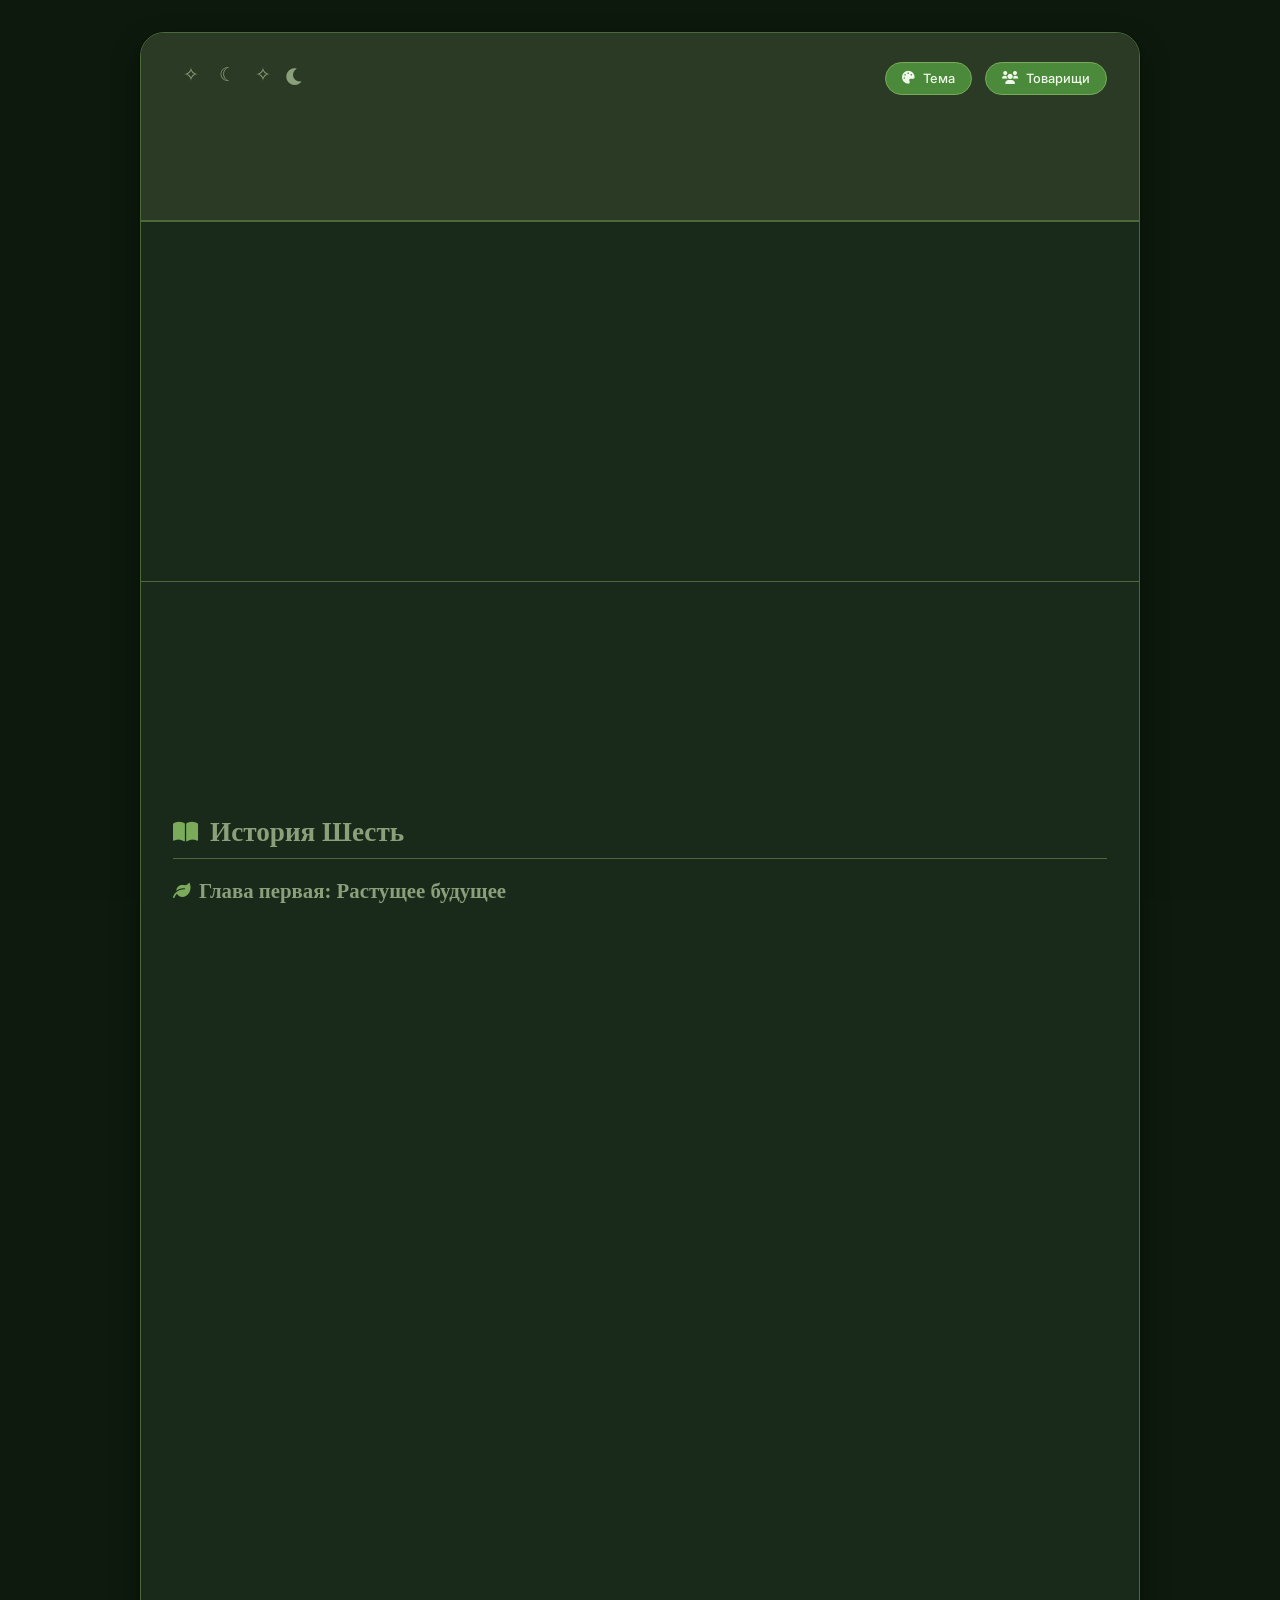
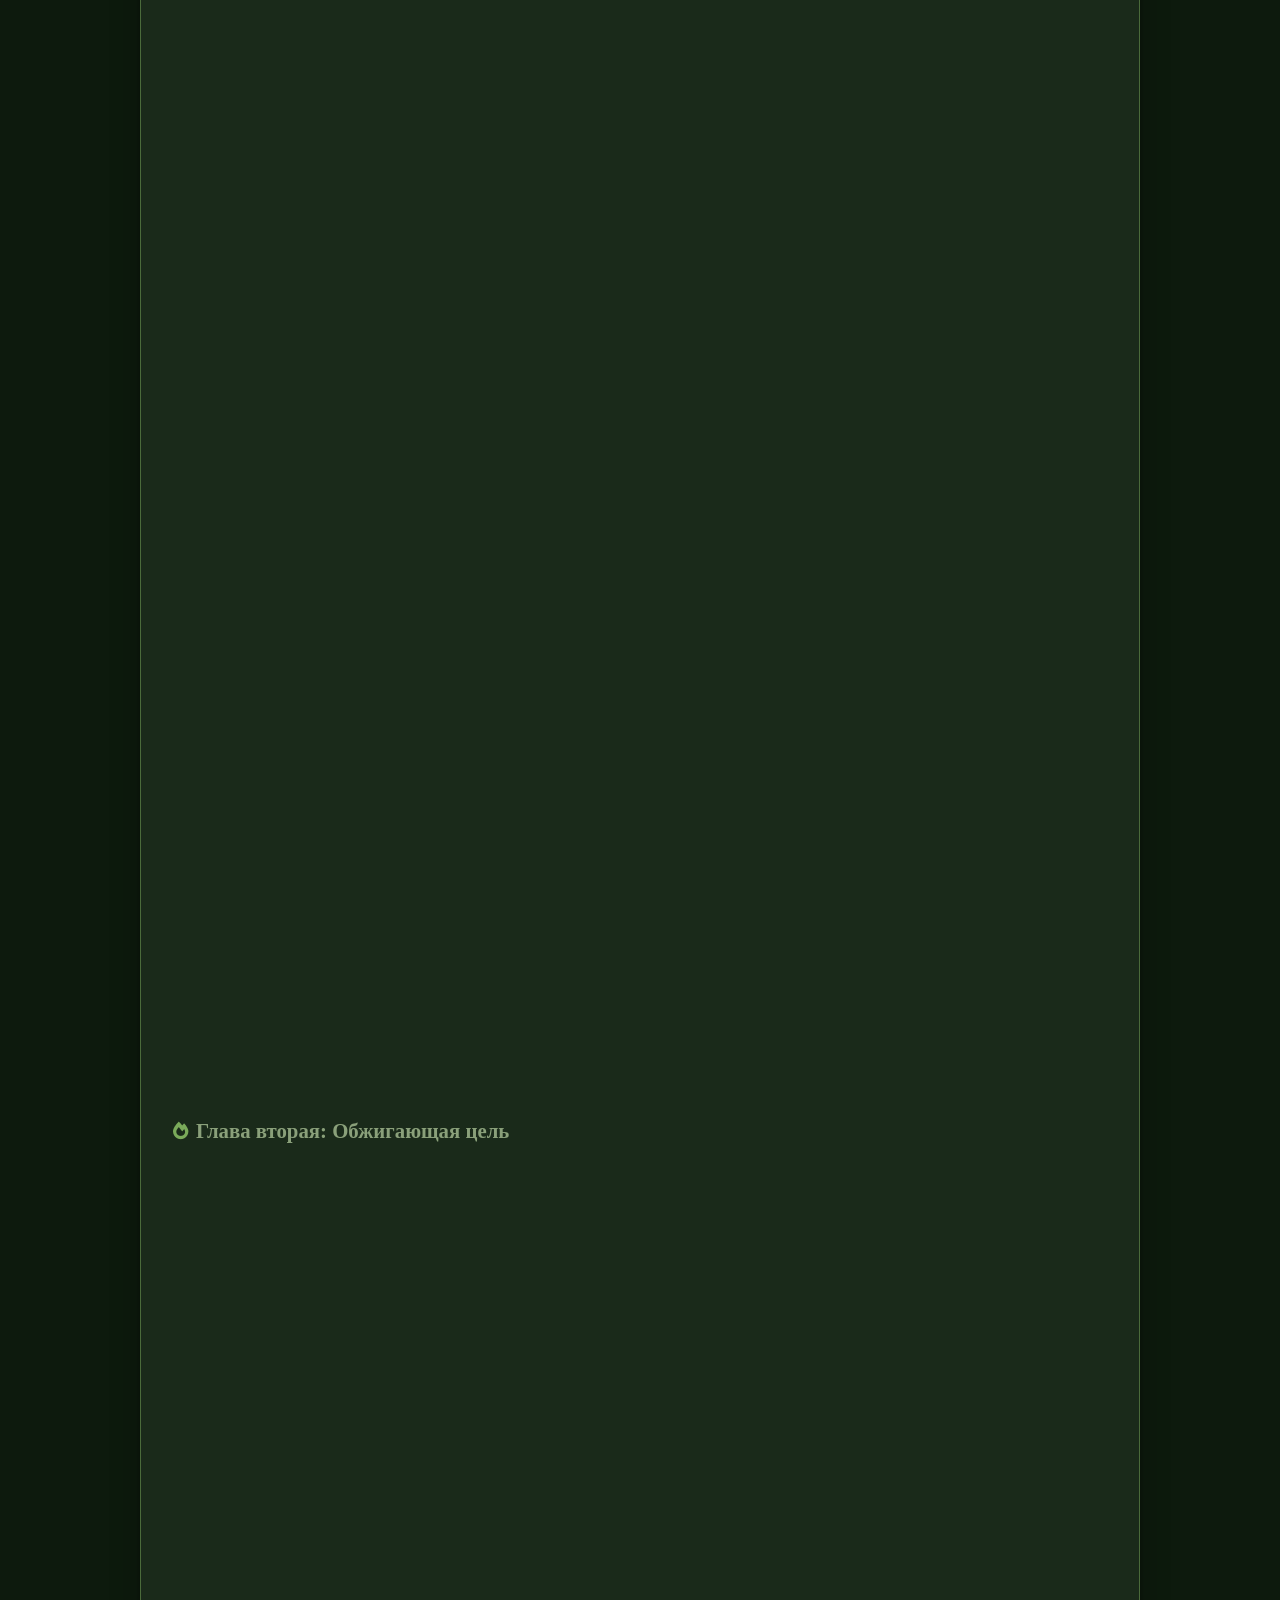
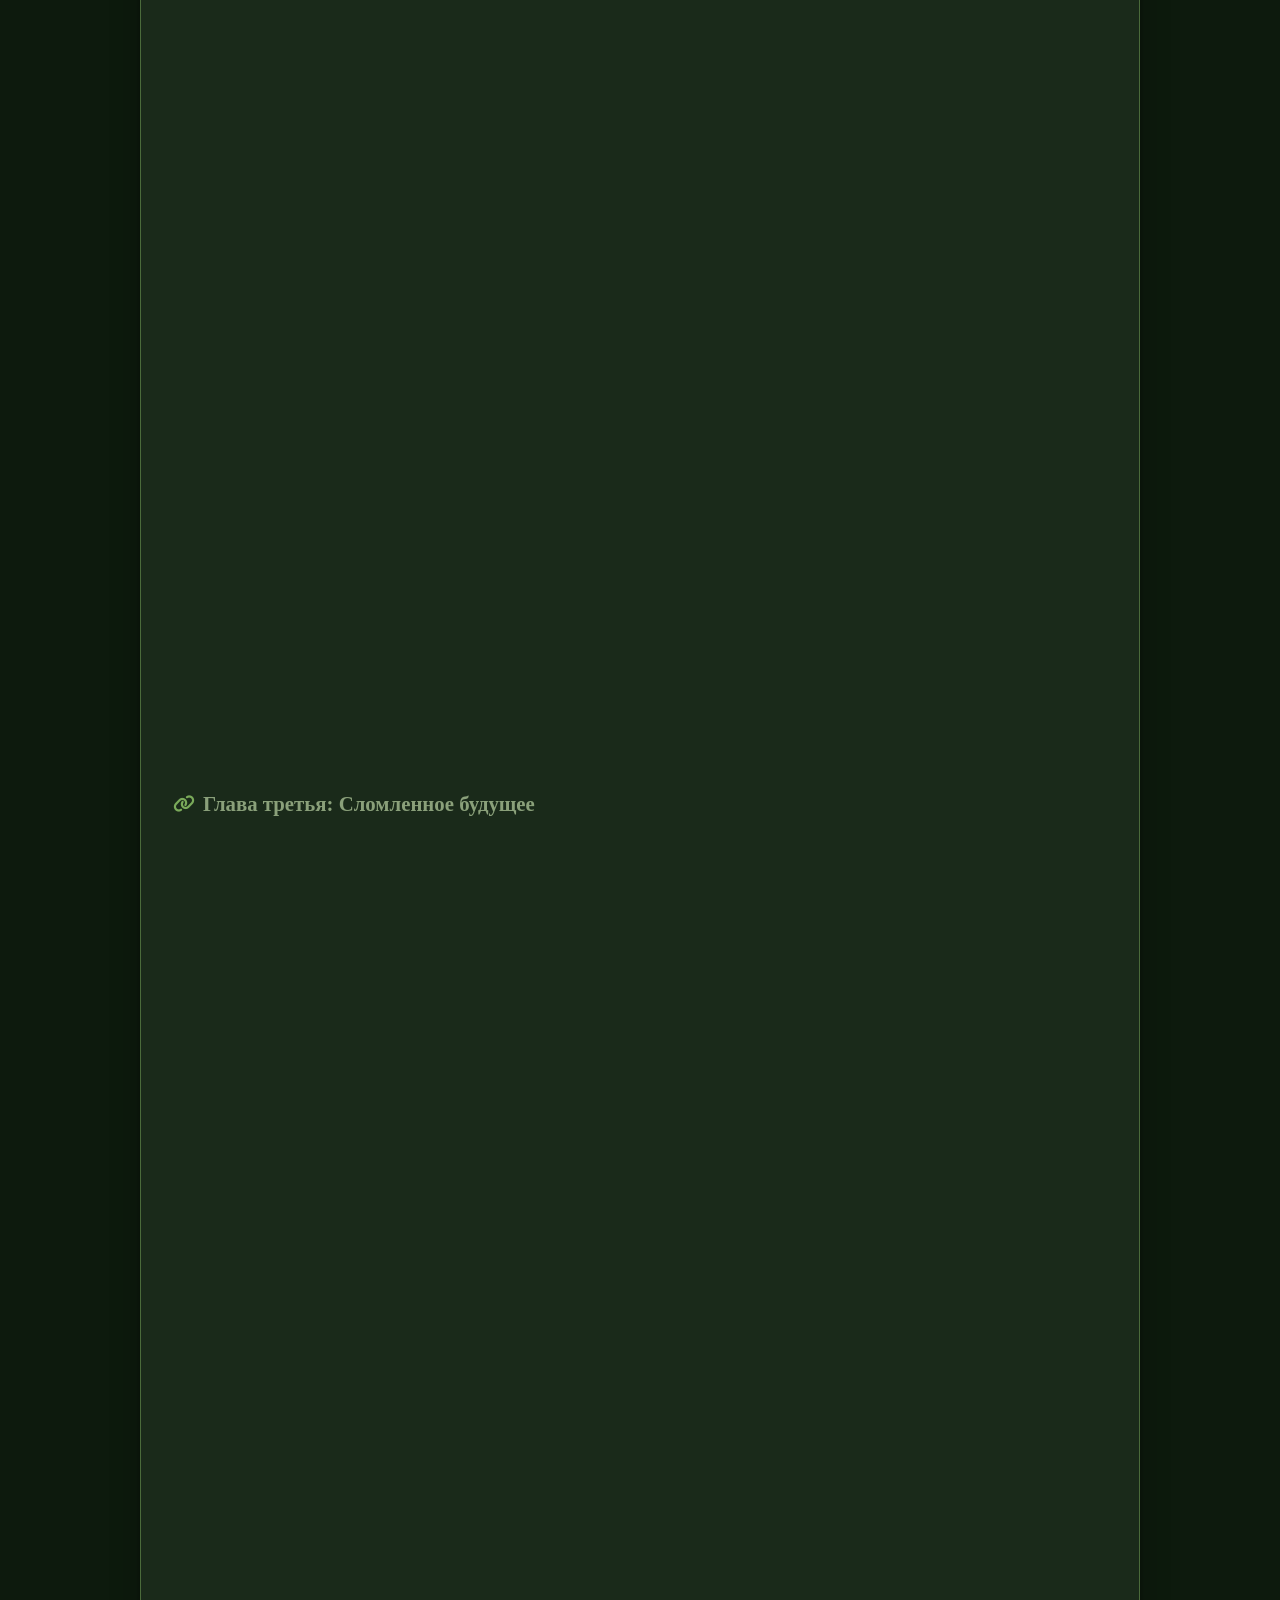
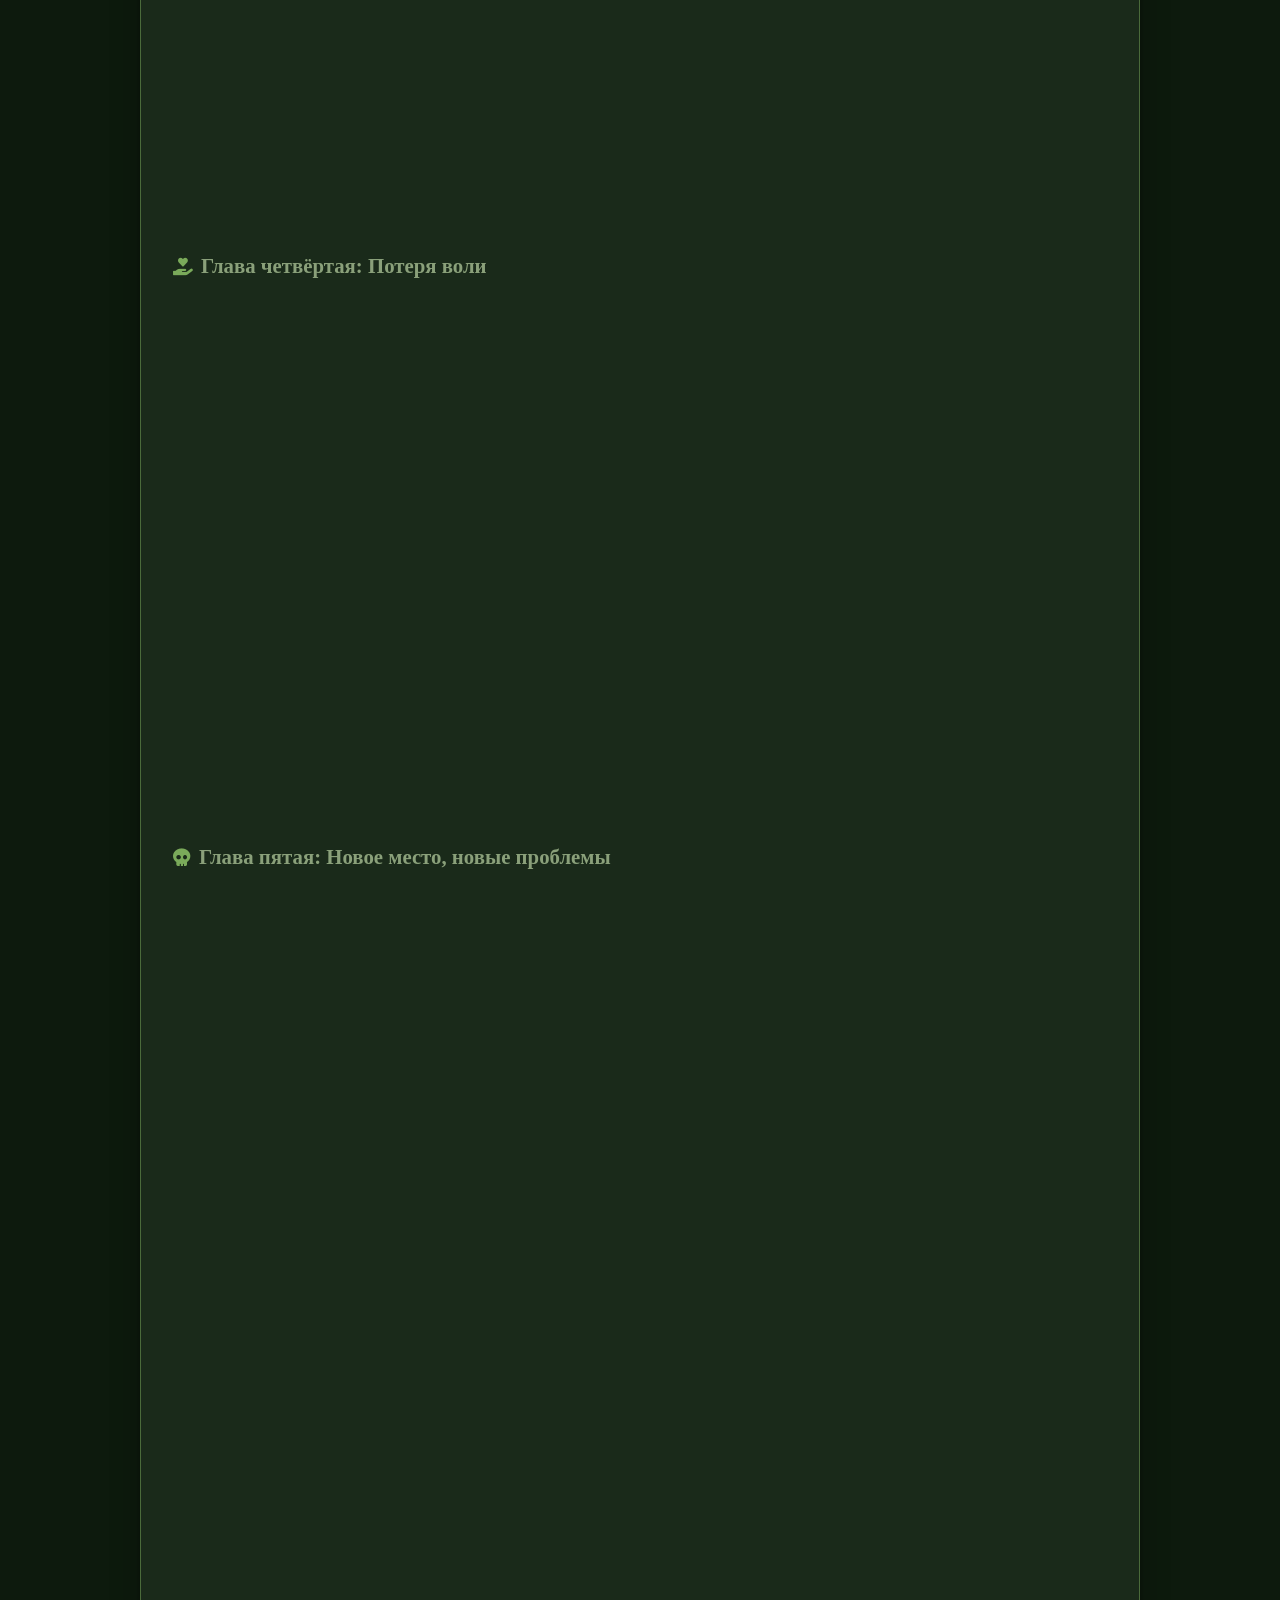
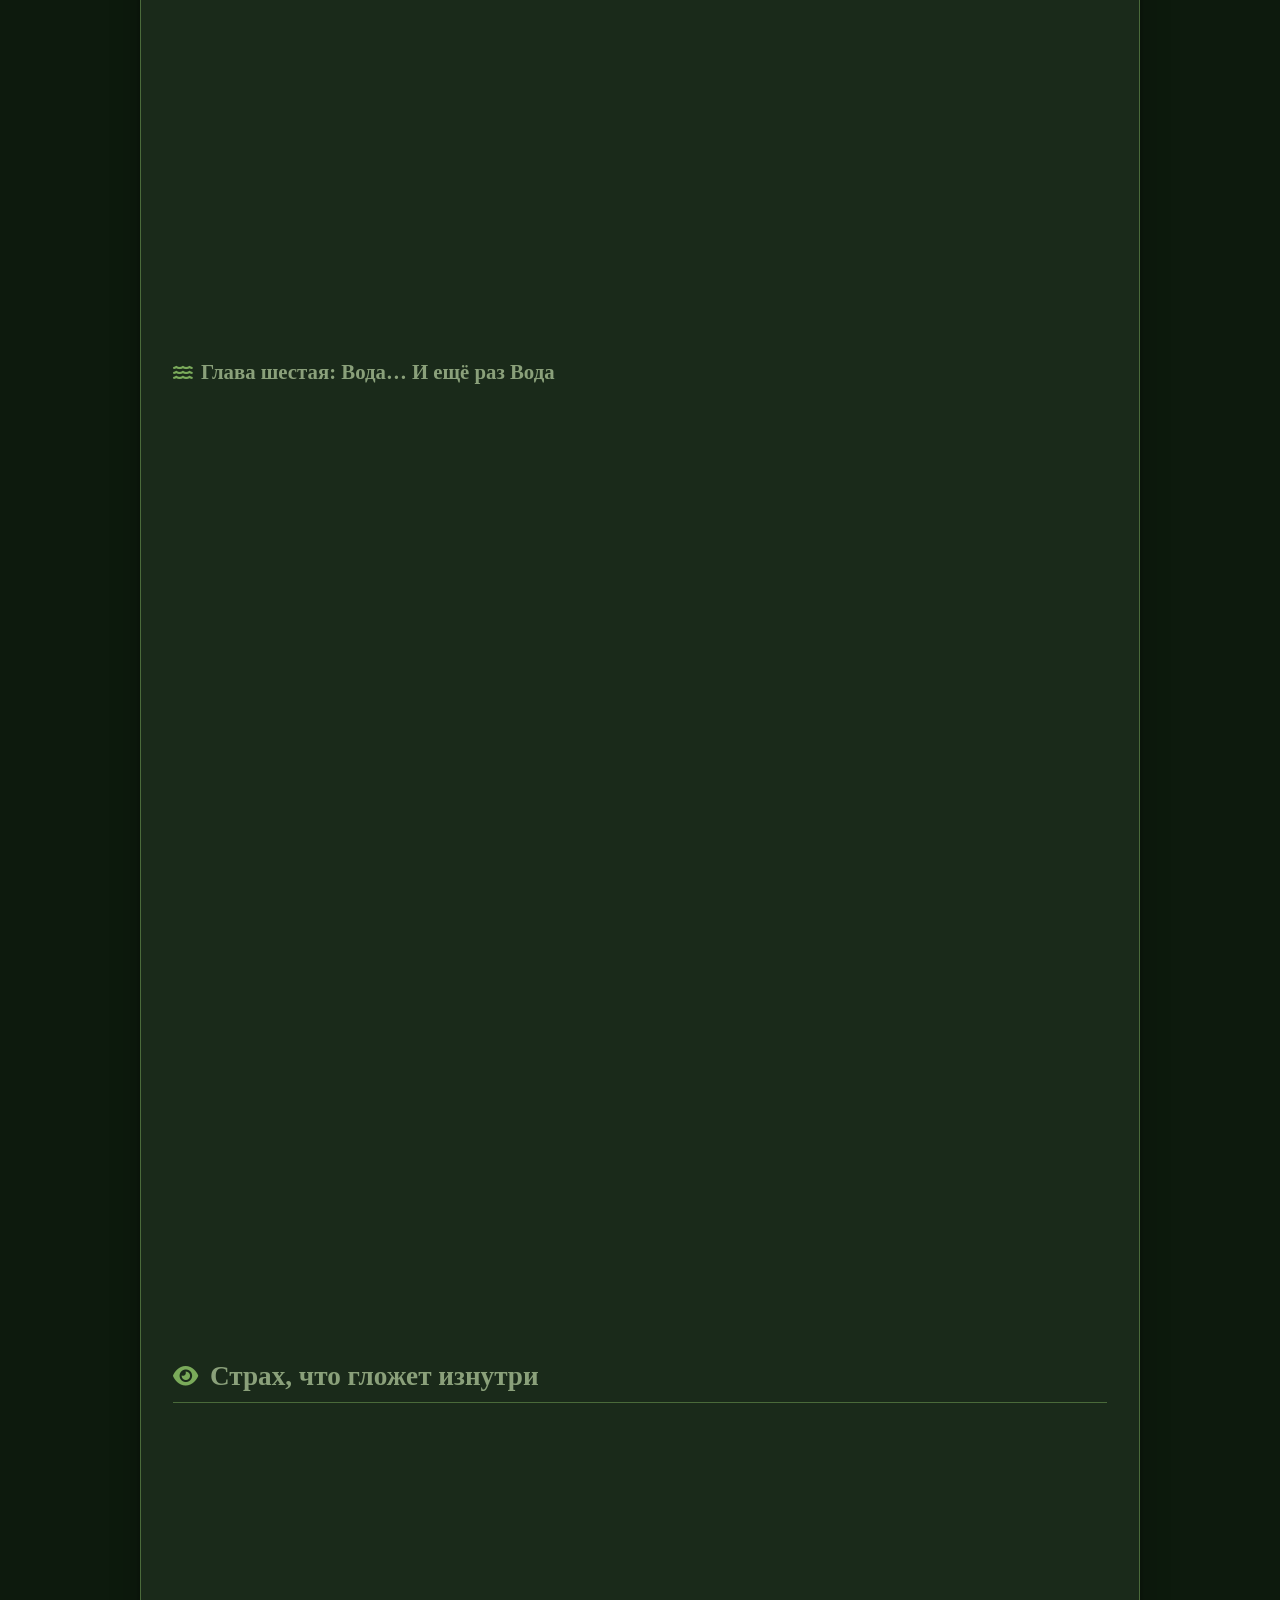
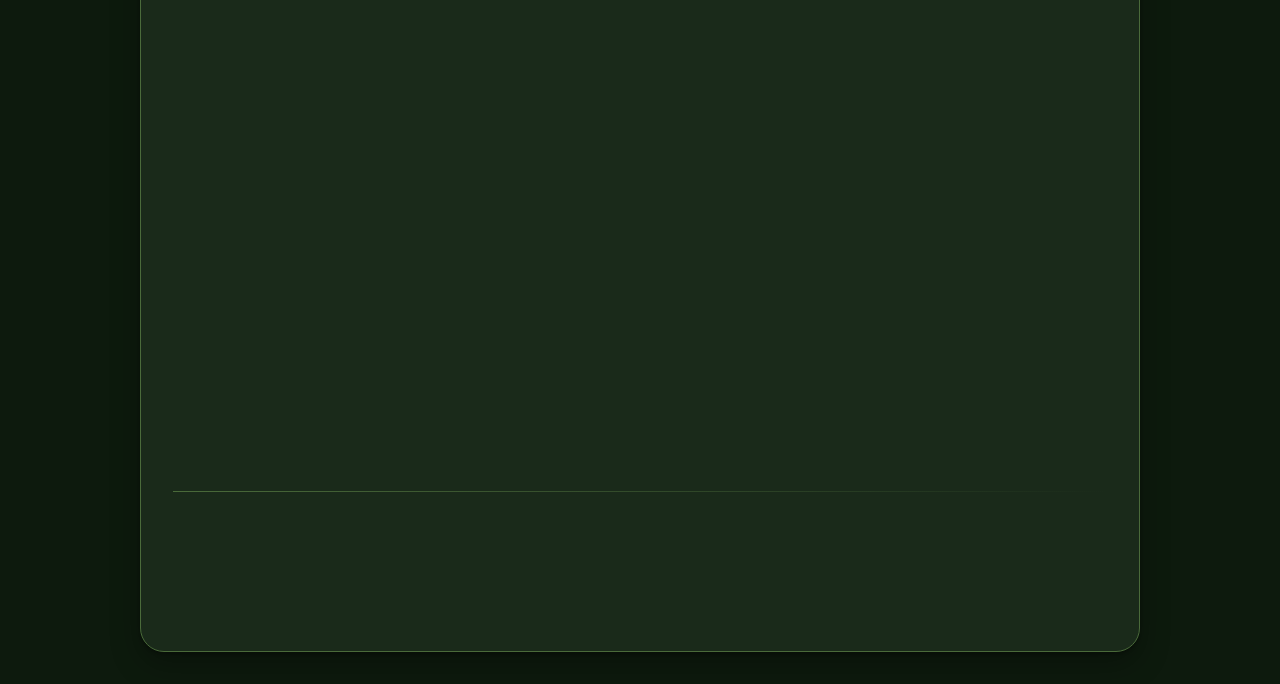
==== index.html @ 9e69a562 "Update index.html" ====
<!DOCTYPE html>
<html lang="ru">
<head>
    <meta charset="UTF-8">
    <meta name="viewport" content="width=device-width, initial-scale=1.0, viewport-fit=cover">
    <title>Шесть · Жрец Домена жизни</title>
    <link href="https://fonts.googleapis.com/css2?family=Inter:opsz,wght@14..32,300;400;500;600&family=Cormorant+Garamond:ital,wght@0,400;0,500;0,600;1,400;1,500&display=swap" rel="stylesheet">
    <link rel="stylesheet" href="https://cdnjs.cloudflare.com/ajax/libs/font-awesome/6.0.0-beta3/css/all.min.css">
    <link href="https://unpkg.com/aos@2.3.1/dist/aos.css" rel="stylesheet">
    <link rel="stylesheet" href="style.css">
</head>
<body>
<div class="parallax-bg parallax-bg-1"></div>
<div class="parallax-bg parallax-bg-2"></div>

<div class="container">
    <div class="dossier">
        <!-- ===== HEADER ===== -->
        <div class="header">
            <div class="symbol-line">
                <i class="fas fa-rabbit"></i> <span>✧ ☾ ✧</span> <i class="fas fa-moon"></i>
            </div>
            <h1 data-aos="fade-down" data-aos-duration="800">Шесть</h1>
            <div class="sub" data-aos="fade-right" data-aos-delay="200" data-aos-duration="600">Жрец Домена жизни · Зайцегон · «Элеутерия»</div>
            <div class="header-buttons">
                <button class="theme-btn" id="themeBtn"><i class="fas fa-palette"></i> Тема</button>
                <button class="comrades-btn" id="comradesBtn"><i class="fas fa-users"></i> Товарищи</button>
            </div>
        </div>

        <!-- ===== INFO PANEL ===== -->
        <div class="info-panel">
            <div class="avatar">
                <div class="symbol-circle" data-aos="zoom-in" data-aos-duration="800"><i class="fas fa-rabbit"></i></div>
                <div class="badge" data-aos="fade-up" data-aos-delay="100"><i class="fas fa-heartbeat"></i> Домен жизни · Целитель</div>
                <div class="badge" data-aos="fade-up" data-aos-delay="200"><i class="fas fa-dice-d10"></i> 32 года · Тругиль</div>
            </div>
            <div class="traits">
                <div class="trait-item" data-aos="fade-left" data-aos-delay="100"><div class="trait-label">Класс / Раса</div><div class="trait-value">Жрец (Домен жизни) · Зайцегон</div></div>
                <div class="trait-item" data-aos="fade-left" data-aos-delay="150"><div class="trait-label">Пол / Возраст</div><div class="trait-value">Женский, 32 года</div></div>
                <div class="trait-item" data-aos="fade-left" data-aos-delay="200"><div class="trait-label">Рост</div><div class="trait-value">198 см (с ушками 224 см)</div></div>
                <div class="trait-item" data-aos="fade-left" data-aos-delay="250"><div class="trait-label">Место рождения</div><div class="trait-value">Рыжие леса Тругиля, глубинная деревня</div></div>
                <div class="trait-item" data-aos="fade-left" data-aos-delay="300"><div class="trait-label">Предыстория / Мировоззрение</div><div class="trait-value">Награждённый · Нейтральное</div></div>
                <div class="trait-item" data-aos="fade-left" data-aos-delay="350"><div class="trait-label">Черты характера</div><div class="trait-value">Тихий характер</div></div>
                <div class="trait-item" data-aos="fade-left" data-aos-delay="400"><div class="trait-label">Идеалы / Привязанности</div><div class="trait-value">Жизнь · Оставшаяся вера</div></div>
                <div class="trait-item" data-aos="fade-left" data-aos-delay="450"><div class="trait-label">Слабости</div><div class="trait-value">Морально скованная хозяином: Рабская жизнь почти полностью превратила её мышление и жизнь в рабскую</div></div>
            </div>
        </div>

        <!-- ===== ВНЕШНОСТЬ ===== -->
        <div class="appearance-section" data-aos="fade-up" data-aos-delay="100">
            <div class="appearance-title"><i class="fas fa-user-circle"></i> Внешность</div>
            <div class="appearance-text">
                Средиземноморская слегка смуглая кожа, что вызвана результатом не только родословной, но и частым нахождением под солнцем. Серебристые как пепел густые и длинные волосы, на удивление чистые и ухоженные. Некогда сияющие как сапфир очи, смотрящие на мир через призму безмятежности и радости, ныне пустые без желания продолжать существовать ока, отдающие лишь отголоском прошлого синие очи. Шрамы, распространяющиеся практически по всему телу, начиная от простых порезов или ушибов, заканчивая от простых и химических ожогов, глубокие следы кандалов на руках, ногах и шее. За спиной на лопатках красуется большая рабская метка, не утратившая своей силы даже после смерти своего "хозяина".
            </div>
        </div>

        <!-- ===== КОНТЕНТ ===== -->
        <div class="content">
            <div class="section">
                <div class="section-title" data-aos="fade-right" data-aos-duration="600"><i class="fas fa-book-open"></i> История Шесть</div>
                
                <!-- ГЛАВА 1 -->
                <div class="history-chapter" data-chapter="1">
                    <div class="history-title" data-aos="fade-right" data-aos-duration="500"><i class="fas fa-leaf"></i> Глава первая: Растущее будущее</div>
                    <div class="chapter-image-left" data-aos="fade-right" data-aos-duration="700">
                        <img src="six_ch1.jpg" alt="Рыжие леса Тругиля" class="image-gallery">
                        <div class="image-caption">✦ Рыжие леса Тругиля — место, где собираются множество разных народов ✦</div>
                    </div>
                    <div class="section-text" data-aos="fade-up" data-aos-delay="100" data-aos-duration="600">Центральный регион не завоёванных земель, Леса Тругилия или же Рыжие леса Тругилии, место где жили множество видов зверолюдей, разных особенностей и культур, и где то в глубинке этих лесов, возле большего озера в давние времена была создано заячье поселение, вскоре выросшее чуть ли не одно из самых больших деревень этих лесов, что в свои лучшие могли соперничать по воинственности даже с хищниками. Ныне, деревня была частью большой сетью деревень, у которой был достаточно весомый голос на совете этих самых деревень. Имея большую численность население и достаточно хорошо развитое сельское хозяйство, деревня вечно росла и расширялась. В эти времена мирного рассвета после военных шествий, у Главы семьи, которого большинство ласково называли "Вожак", родилось потомство, из практически двух десятков ребятишек и одна из них отличилась даже при рождении, что изначально её восприняли как мальчика, который не так родился.</div>
                    <div class="memory-whisper" data-aos="fade-right" data-aos-delay="250">
                        <i class="fas fa-feather-alt"></i>
                        <span class="whisper-relation">Девятый · Сын брата Вожака</span><br>
                        <span class="whisper-name">Пирр</span> — чувство справедливости и защиты бурлит сильнее всего в его душе, от чего и получал в детстве больше всего.
                    </div>
                    <div class="section-text" data-aos="fade-up" data-aos-delay="200" data-aos-duration="600">Мирное время, детишки начали расти, мальчишки начали вырастать в будущих воинов, что защищают деревню, а также девочек, что были более маленькими версиями мальчиков, от чего и становились домохозяйками и матерями... Ну, это было у большинства, кроме "неё". Родившись с врождённым гигантизмом и получившее говорящее имя "Элеутерия", означающий свободу выбора и пути в жизни, её сделали особенной в деревне, ей дали полную свободу выбора в жизни, становлением воином, матерью или даже претендовать на роль главы деревни, но в детстве она лишь развлекалась и радовалась каждому дню вместе со своими друзьями и родственниками, оставляя столь значимый выбор на будущее.</div>
                    <div class="memory-whisper" data-aos="fade-right" data-aos-delay="300">
                        <i class="fas fa-star"></i>
                        <span class="whisper-relation">Шестая · Дочь Вожака</span><br>
                        <span class="whisper-name">Элеутерия</span> — «свобода». Имя, которое стало шуткой судьбы. Свободная по рождению, рабыня по жизни.
                    </div>
                    <div class="section-text" data-aos="fade-up" data-aos-delay="300" data-aos-duration="600">Пока в один на удивление дождливый день, в деревню не пришли приключенцы, что просили еды, тепла и крова, не за бесплатно. Положительный ответ со стороны "Вожака" не стал долго ждать и приключенцы начали жить неподалёку от дома главы. Оставаясь жить в столь большой деревне, было трудно не привлекать внимание, особенно, когда компания приключенцев была максимально разносторонней не только роду деятельности, но и расам. И понемногу к ним начала тянуться детвора, любопытствуя и интересуясь жизнью за Лесами. В моментах игры и забавы переменились на сидения у кострища и выслушивания историй от их Барда-человека, который через мелодии и знанием их языка передавал приключения команды. Всё внимание детворы было приковано к ним, в особенности самой большой из них, что на свой малый возраст выглядела как уже взрослая зайчиха, её внимание была почти полностью украдено жрицей-эльфом и магом-орком их красотой магии, её полезности, а главное особенности. Прошло время и наступил момент ухода приключенцев из деревни, они задержались дольше необходимого как раз таки из-за ребятишек, не желавшие их отпускать пока те не расскажут все их истории и пока "Элеутерия" не вкусит благи магии и божественного чуда. И всё-таки, без этих людей деревня стала будто тише и грустнее...</div>
                    <div class="memory-whisper" data-aos="fade-right" data-aos-delay="420">
                        <i class="fas fa-heart"></i>
                        <span class="whisper-relation">Одиннадцатая · Дочь Вожака</span><br>
                        <span class="whisper-name">Агния</span> — добрая, уютная. Её готовка могла вылечить любую боль. Дом без неё — пустой. Дом без нас всех — пустой.
                    </div>
                    <div class="section-text" data-aos="fade-up" data-aos-delay="450" data-aos-duration="600">Продолжать жить в тишине и грусти после ухода приключенцев, было бы неправильно и дети решили, что им тоже нужна их собственная команда приключенцев и начали игры пышнее прежних, теперь у каждого были свои роли, свои цели и свои вдохновители образов. Команд было много, около семи, и большая зайчиха попала в первую, как та, кто из первых предложила так играть. Состав первой команды состоял из целых двенадцати зайцев, хотя в остальных было больше. "Элеутерия" могла бы стать лидером в первой команде, но решила отдать этот пост сильнейшим по силе зайцам, старшим трём братьям и двум старшим сёстрам, оставив при себе шестое место отыгрывая роль жрицы. Остальные заняли числа от семи, до двенадцати, деля и даже копируя роли друг друга. Так и началась более задорное и радостное детство, продлившееся вплоть до подросткового возраста, где роли стали негласными именами между друг другом, а простые игры перешли в серьёзное обучение.</div>
                    <div class="memory-whisper" data-aos="fade-right" data-aos-delay="530">
                        <i class="fas fa-shield-alt"></i>
                        <span class="whisper-relation">Двенадцатый · Сын брата Вожака</span><br>
                        <span class="whisper-name">Ликург</span> — сильный для своего возраста, шустрый, немного глупенький, но очень дружелюбный.
                    </div>
                    <div class="section-text" data-aos="fade-up" data-aos-delay="550" data-aos-duration="600">Как только начал наступать возраст согласий и поиска партнёров, компания друзей и родственников продолжала следовать своему детскому делу, некоторые уже могли с гордостью держать меч в руках, другие стрелять из лука, а некоторые даже колдовали и сотворяли чудеса, что и не отличило от других "Элеутерия", которая уже могла с помощью базовых молитв восстанавливать самые простые раны, небольшие головные боли и убирать усталость. Всё шло прекрасно, деревня продолжала расцветать, рождались новые детишки, территории для жилья так же увеличились... Как и начали наступать новые проблемы. Совет деревень травоядных созвал сборы добровольцев для подготовки к конфликту с деревнями из хищного совета, что оказывается изначально отделились от основного Совета и решили забрать к себе во владение более слабыми деревнями. Фактически, в конфликте участвовали большинство травоядных и малая часть хищников, но опасность для первых была очень даже большой и именно поэтому деревня зайцев ответила Совету согласием на участие в данном конфликте и начались сборы добровольцев. Первые кто ответил, как добровольцы была та самая компания, состоящая из двенадцати зайцев, которая всей своей душой и сердцем хотели получить приключения и опыт. Через небольшие споры и разногласия со стороны "Вожака", команда смогла получить добро.</div>
                    <div class="memory-whisper" data-aos="fade-right" data-aos-delay="730">
                        <i class="fas fa-shield"></i>
                        <span class="whisper-relation">Четвёртый · Сын Вожака</span><br>
                        <span class="whisper-name">Данакт</span> — волевой и забывчивый, никогда не отходит Дакада и старается быть как он.
                    </div>
                    <div class="clear-float"></div>
                </div>
                
                <!-- ГЛАВА 2 -->
                <div class="history-chapter" data-chapter="2">
                    <div class="history-title" data-aos="fade-right" data-aos-duration="500"><i class="fas fa-fire"></i> Глава вторая: Обжигающая цель</div>
                    <div class="chapter-image-right" data-aos="fade-left" data-aos-duration="700">
                        <img src="six_ch2.jpg" alt="Первая битва" class="image-gallery">
                        <div class="image-caption">✦ Первая битва — начало пути ✦</div>
                    </div>
                    <div class="section-text" data-aos="fade-up" data-aos-delay="100" data-aos-duration="600">Вот и наступил день отправки... Волнительный, страшный и завораживающий опыт сразу окутал всю команду, по дороге вместе с другими добровольцами, команда была на своей волне, они были как белые вороны, что даже умудрялись своей радостным настроем заражать других и весь путь до основных войск был в пениях и забавных историях... Пока они не прибыли, где уже началась подготовка к войне, там были множество и других травоядных рас, такие как Гиффы, черепахопобные и малые расы по типу сусликовых.</div>
                    <div class="section-text" data-aos="fade-up" data-aos-delay="150" data-aos-duration="600">Подготовка шла быстро и строго, что не помешало команде оставаться в оптимистическом настроении, ведь их команде, как и ещё небольшой команде из сусликов, стать разведчиками и пытаться напасть на врага с тыла. Как только подготовка была завершена, все части армии начали действовать как слаженный и простой механизм без излишков, но с малыми ошибками. Война началась.</div>
                    <div class="memory-whisper" data-aos="fade-right" data-aos-delay="250">
                        <i class="fas fa-wind"></i>
                        <span class="whisper-relation">Восьмой · Сын Вожака</span><br>
                        <span class="whisper-name">Влас</span> — немного загадочный, не открывается всем, но зато очень милый и душевный в нужной компании.
                    </div>
                    <div class="section-text" data-aos="fade-up" data-aos-delay="200" data-aos-duration="600">Команда зайцев отправились в глубины тыла врага, оставив сусликов как разведчиков для передачи информации. В тылу было неспокойно, и команда была очень аккуратна в своих действиях, сначала просто прослеживая, а после и оценивая количество и качество врагов... Что были не совсем жителями этого Леса, гиеноподобные работали в союзе с некоторыми Леонинами, казалось, что это должна была быть какая-то сговорённость с основной силой Львов, но это были либо изгнанники, либо наёмники, что были у попечительства других, пока неизвестных для команды. Используя ночью свои способности скрытности, попасть в дома командиров, было не проблемой, как и украсть письменные планы ведения войны. Обычная и простая ошибка, привела хищников к поражению, достаточно быстрому, что никто из врагов не успели среагировать правильно, крови со стороны травоядных было не много, особенно идеально показали себя команда зайцев, что выкрав планы, фактически расчистили путь до победы, только... Это на самом деле было только начало. Начало того, что для Армии союза деревень наступило время внезапной атаки со стороны, точнее даже с тыла, ведь было несколько направлений, которые начали приводить к внезапному хаосу среди травоядных. Тем временем, команда зайцев, была готова к отступлению или же стыковой битве, пока, они так же не осознавали, что просто покинуть вражеский уничтоженный лагерь было испытанием.</div>
                    <div class="memory-whisper" data-aos="fade-right" data-aos-delay="350">
                        <i class="fas fa-hand-sparkles"></i>
                        <span class="whisper-relation">Десятая · Дочь брата Вожака</span><br>
                        <span class="whisper-name">Анфиса</span> — увидевшая в отличии от меня красу не в магии и её результате, а в процессе и смысле, немного заносчивая, но всё так же добрая.
                    </div>
                    <div class="section-text" data-aos="fade-up" data-aos-delay="300" data-aos-duration="600">Шло время... Сама первая война пролилась лишь пару месяцев, вторая же внезапная длилась уже практически полгода. Травоядные приняли оборонительную позицию на старой вражеской территорией, война длилась достаточно долго, чтобы еда начала просто кончаться, только вода оставалась в доступе, но этого было мало. Пока шла блокада, команда зайцев всё время вместе с другими разведчиками пытались покинуть это место, но результаты не увенчались успехом и даже внезапными потерями, двое из команды зайцев покинули этот мир, когда в них попали отравленными стрелами. "Шестая" не могла справиться с ранеными и пострадавшими, как и другие жрецы в армии травоядных. Медленно, боевой дух падал, так же, как и силы на сопротивление... Да и враги не особо пытались прямо нападать будто специально вытягивали жизненные силы из воинов, которых постепенно становилось всё меньше и меньше. Пока и вовсе сопротивляться почти никто уже не мог, а тех, кто продолжал или убивали, или показательно пытали перед другими. Падение объединённой армии травоядных, привело Совет деревень в боевую готовность, что продолжали вести войну, но первая армия всё равно пала. Остатки первой армии были завоёваны и отправлены в рабство, как и команда зайцев, что уже поредела после блокады.</div>
                    <div class="memory-whisper" data-aos="fade-right" data-aos-delay="450">
                        <i class="fas fa-crown"></i>
                        <span class="whisper-relation">Первый · Старший сын Вожака</span><br>
                        <span class="whisper-name">Никон</span> — быстрый, сильный, ответственный как будущий глава!
                    </div>
                    <div class="clear-float"></div>
                </div>
                
                <!-- ГЛАВА 3 -->
                <div class="history-chapter" data-chapter="3">
                    <div class="history-title" data-aos="fade-right" data-aos-duration="500"><i class="fas fa-chain"></i> Глава третья: Сломленное будущее</div>
                    <div class="chapter-image-left" data-aos="fade-right" data-aos-duration="700">
                        <img src="six_ch3.jpg" alt="Рабство" class="image-gallery">
                        <div class="image-caption">✦ Таррах Мор — земля, где умирают надежды ✦</div>
                    </div>
                    <div class="section-text" data-aos="fade-up" data-aos-delay="100" data-aos-duration="600">Команда зайцев была продана на землях Таррах Мора, но покупателей было двое, от чего команда разделилась, но разделилась слишком неравномерно, ведь одна была выкуплена одним, а остальная выжившая девятка другим, таким образом Вторая смогла уйти от участи ада остальной команды. Покупателем остаток команды был один очень влиятельный и жестокий человек, руководящий подпольными боями на смерть, видящий в рабах только монеты и способ удовлетворить свои скрытые извращённые желания. Каждому был присвоен номер, по совпадению, почти все получили номер такой же какой у них был при играх и в их команде, лишь десятая и двенадцатый, которые получили номера девятая и десятый соответственно, место второй никто не занял, он был оставлен как лучик света или же... Один из способов морального унижения выживший. Начались издевательства, сначала попали под удар женская часть команды, где по мимо насилия были унижения, голод и даже бои, где победителя награждали едой и вновь насилием. Мужская же часть не ушла далеко от женской, отличия были в тяжести и количества издевательств. Единственная отличилась от всех, это была "Шестая", она была слишком необычна для её "Хозяина", высокий рост, не малые формы и слишком строгий и непокорённый взгляд. В отличии от других, она была одна, ей не давали встречать других, пытки, переходящие от насилия до издевательств, стало самым обычном делом на каждый день её жизни. Участие в подпольных боях со стороны большой крольчихой было не редкостью, даже частым явлением. А смысл продолжать сражаться был в виде жизни её братьев и сестёр, создание иллюзии жизни... Пока не начались первые проигрыши "Шестой", именно в эти моменты в её комнату начали приносить изуродованные головы, первый был десятый (Ликург). И после этого моральное состояние зайчихи начал не просто падать, а хрустеть и ломаться, победы стали смыслом жизни...</div>
                    <div class="memory-whisper" data-aos="fade-right" data-aos-delay="250">
                        <i class="fas fa-shield-alt"></i>
                        <span class="whisper-relation">Третий · Сын Вожака</span><br>
                        <span class="whisper-name">Дакад</span> — немного строгий, но ласковый юноша, вечно главное лицо команды.
                    </div>
                    <div class="section-text" data-aos="fade-up" data-aos-delay="200" data-aos-duration="600">Так продолжалось годами, отличия были лишь тогда, когда Зайчиха арендовалась другими извращенцами, то использовалась как козёл отпущения и попадала в пыточною по поводам и без, и даже пару раз могла увидеть живых родственников. Поражения в боях были как иглы в сердце для Шестой, таким образом она потеряла Четвёртого (Данакта), Восьмого (Власа), Девятую (Анфису)... И так было не долго, ведь после третьего поражения изменились и наказания, на этот раз пали сразу двое, Первый(Никон) и Третий(Дакад), их поставили против самой "Шестой", выдав той оружие, а двоим ничего и даже отравили, что бы те не смогли победить ни в каком виде, используя метки раба резня началась. Зайчиха, максимально сопротивляясь и испытывая мучения и боль двигалась, делая максимально простые выпады, дабы те могли как увернуться, так и ударить в ответ. Но, всё шло не так как хотела Шестая, так как последовал приказ в сторону парней, который заставлял тех попадать под клинок... Тьма, сознание Шестой затуманилось настолько, что она смогла очнуться в конце резни, стоя над своими братьями и окровавленным телом. Моральное состояние девы покинуло этот мир уже на этом моменте, под крики и возгласы людей, которые поддерживали данный бой, упавший клинок зайчихи был показателем ломкости, чем в момент начал пользоваться её нынешний "Хозяин". Начался процесс приручения.</div>
                    <div class="memory-whisper" data-aos="fade-right" data-aos-delay="350">
                        <i class="fas fa-music"></i>
                        <span class="whisper-relation">Пятая · Дочь Вожака</span><br>
                        <span class="whisper-name">Мелина</span> — голос, что может проникнуть в самое сердце, успокоить или же взбодрить, само воплощения спокойствия.
                    </div>
                    <div class="clear-float"></div>
                </div>
                
                <!-- ГЛАВА 4 -->
                <div class="history-chapter" data-chapter="4">
                    <div class="history-title" data-aos="fade-right" data-aos-duration="500"><i class="fas fa-hand-holding-heart"></i> Глава четвёртая: Потеря воли</div>
                    <div class="chapter-image-right" data-aos="fade-left" data-aos-duration="700">
                        <img src="six_ch4.jpg" alt="Потеря воли" class="image-gallery">
                        <div class="image-caption">✦ Когда сломлена душа — остаётся только пустота ✦</div>
                    </div>
                    <div class="section-text" data-aos="fade-up" data-aos-delay="100" data-aos-duration="600">Последние выжившие сёстры так же, как и Шестая продолжали жить, хотя последняя не могла так же видеть их, продолжая оставаться в неведении о их состоянии. А вот сами сёстры знали, что и как происходило, как зайчиху шантажировали живыми сестрицами, учили ставить своё мнение гораздо ниже, чем у хозяина, даже если приказывает той не хозяин, боязнь ярости господина и делания таких вещей по собственной воли, что это начало сильно пугать выживших сестёр. Та самая арена с подпольными боями начала закаливать Шестую, и в моменте она даже забыла причину своего нахождения здесь, и для этого потребовалось лишь лет пять, чуть ли не беспрерывного ада.</div>
                    <div class="memory-whisper" data-aos="fade-right" data-aos-delay="250">
                        <i class="fas fa-fist-raised"></i>
                        <span class="whisper-relation">Седьмая · Дочь брата Вожака</span><br>
                        <span class="whisper-name">Ия</span> — задиристая и воительная, всегда бежит вперёд, никогда не оставляет свои позади.
                    </div>
                    <div class="section-text" data-aos="fade-up" data-aos-delay="200" data-aos-duration="600">Для проверки преданности и приручения Шестой, одним из последних жестоких приказов было собственноручно убить последних уже практически не сопротивляющихся сестёр. Жестокий приказ, хладнокровные действия и безупречная работа. Последние мгновения жизни сестёр были... Пустыми? Они видели в своей сестре лишь утешение и конец пыткам, но для их спасительницы... Это было лишь половина пути, ведь всё остальное время она оставалась одна, выполняя приказы, продолжая быть игрушкой и отличным псом, который мог сделать всё ради своего хозяина.</div>
                    <div class="memory-whisper" data-aos="fade-right" data-aos-delay="350">
                        <i class="fas fa-dove"></i>
                        <span class="whisper-relation">Вторая · Старшая дочь Вожака</span><br>
                        <span class="whisper-name">Синтия</span> — краше неё были только звёзды, стройная, умная, добрая и живая...
                    </div>
                    <div class="clear-float"></div>
                </div>
                
                <!-- ГЛАВА 5 -->
                <div class="history-chapter" data-chapter="5">
                    <div class="history-title" data-aos="fade-right" data-aos-duration="500"><i class="fas fa-skull"></i> Глава пятая: Новое место, новые проблемы</div>
                    <div class="chapter-image-left" data-aos="fade-right" data-aos-duration="700">
                        <img src="six_ch5.jpg" alt="Королевство Солантир" class="image-gallery">
                        <div class="image-caption">✦ Аурем Вейл — столица, где царит вера и справедливость ✦</div>
                    </div>
                    <div class="section-text" data-aos="fade-up" data-aos-delay="100" data-aos-duration="600">Непомерное количество времени прошло с момента, когда Шестая лишилась практически всех сестёр и братьев, знать, что Вторая жива она не знала, но и надежды на её нахождения у неё так же не было. Королевство Солантир, столица Аурем Вейл, место где царит вера и справедливость, Шестая попала в это место вместе со своим Хозяином, который держал ту в близи и заставил следить за округой как телохранитель, но по важным делам во дворце, Хозяину пришлось оставить Шестую и перед тем как покинуть её, отдал приказ быть полезной для города, по итогу по истечению времени та попала в добровольный отряд Самоубийц. Заведённая в помещение рабыня просто слушала и наблюдала за происходящим внутри, стараясь не реагировать на большинство, но когда начался тот самый небольшой балаган с Дварфом и Человеком, то даже заинтересовалась ими, но продолжала оставаться в стороне. По приходу Дроу, понять, что именно она была новым временным Хозяином, то последовала за ней, слушая её приказы. Встреча с её мужем никак не повлияло на неё, а вот увидеть своих младших сородичей в рабах... Было обычным делом.</div>
                    <div class="memory-whisper" data-aos="fade-right" data-aos-delay="250">
                        <i class="fas fa-star"></i>
                        <span class="whisper-relation">Шестая · Элеутерия</span><br>
                        <span class="whisper-name">С самого рождения...</span> — «Свобода. Имя, которое стало шуткой судьбы».
                    </div>
                    <div class="section-text" data-aos="fade-up" data-aos-delay="200" data-aos-duration="600">Новый внезапный будущий друг был необычен, а их разговор с Каладаном, был немного абсурдным, от чего и особого внимания Шестой не привлёк. А вот большой мост, на котором предстоит битва немного заворожил, так же как и когда она прибыла в город. Начало битвы… Нежить стала лезть без продуха, Шестая встала для защиты временного Хозяина и пыталась спасать тех, кто падал, что у неё получалась достаточно успешно. Держаться долго на мосту не получалось из-за злопастных требушетов, от чего им пришлось отступать, вплоть до стен и после за них. Тот самый друг Каладана попал в беду, пришлось ему помогать. Появившийся в команде новый товарищ веселья не добавлял, особенно когда Шестая проходила мимо того самого места с крольчатами, не видя их, а только труп торговца рабами, внутри трепалась малая надежда, что они сбежали. Догнав группу, зайчиха продолжала в основе своей молча наблюдать и следовать за Биатрис. Пришедшая сильная нежить даже испугало деву, от чего она не могла выйти вперёд, смотря на то, как Каладан вышел и показал ка надо получать по лицу от сильного врага. Святая благодать и на помощь пришёл рыцарь с крыльями, что позволил команде сбежать, жаль, что его труп с грохотом прилетел в башню стен у дворца.</div>
                    <div class="memory-whisper" data-aos="fade-right" data-aos-delay="350">
                        <i class="fas fa-shield"></i>
                        <span class="whisper-relation">Неизвестный рыцарь</span><br>
                        <span class="whisper-name">Сильный, но пал так легко…</span> — «Его смерть была не напрасна. Мы живы».
                    </div>
                    <div class="section-text" data-aos="fade-up" data-aos-delay="300" data-aos-duration="600">Пойдя во дворец, а после в тронный зал, дева не удивлялась всей красе этого места, как и его кровожадности и смети, обыскивая трупы рыцарей и найдя несколько простых предметов, Шестая продолжала следовать за Биатрис, что нашли путь под троном в Древние катакомбы, где… Был встречен Король королевства, предавший живой народ ради бессмертия. Только предвкушал проигрышный бой, как внезапно на помощь пришёл Пак, муж Хозяйки, что благодаря своей жертве толи победил, толи изгнал врага. Оставшись в этом месте в окружении камней и остатка нежити, Траин, благодаря своей смекалке и проворству переместил всех... Куда-то к богу.</div>
                    <div class="memory-whisper" data-aos="fade-right" data-aos-delay="450">
                        <i class="fas fa-pray"></i>
                        <span class="whisper-relation">Шестая</span><br>
                        <span class="whisper-name">Ох… Святаностная Лучита… Это, вы? Нет…</span> — «Призыв к богу был воспринят, как послание через другого».
                    </div>
                    <div class="clear-float"></div>
                </div>
                
                <!-- ГЛАВА 6 (для параллакса) -->
                <div class="history-chapter" data-chapter="6">
                    <div class="history-title" data-aos="fade-right" data-aos-duration="500"><i class="fas fa-water"></i> Глава шестая: Вода… И ещё раз Вода</div>
                    <div class="chapter-image-right" data-aos="fade-left" data-aos-duration="700">
                        <img src="six_ch6.jpg" alt="Река" class="image-gallery">
                        <div class="image-caption">✦ Вода — начало нового пути ✦</div>
                    </div>
                    <div class="section-text" data-aos="fade-up" data-aos-delay="100" data-aos-duration="600">После перемещения от бога, падая в воду, Шестой не очень повезло, ведь тут же начала то тонуть, то ударятся о скалы, пока та вовсе не уплыла за взоры своих временных соратников. Если бы не Совлин Клер, то вероятнее всего зайчиха бы улетела вовсе вниз водопада. После воды встав на ноги, деве было трудно двигать руками, ведь обеих она умудрилась отбить, но благодаря Балсмегу и его повязке боль утихла, но всё ещё зудела и пульсировала. Выйдя дальше по тропинке и замечая следы жизнедеятельности в виде срезанных грибов, команда стала более бдительной, и Зайчиха скрылась за деревьями для того, чтобы выследить из укрытия куда они направляться и видя лагерь перед собой, то следила за странным Тифлингом, что охранял это место. Пока не вышла Биатрис и Каладан, что так же заставили выйти и Шестую, показав себя. Костёр, устроившись рядом с ним и получая заветное тепло после холодной реки, человек-паладин подошёл к зайчихе, дабы помочь той справиться с болью в руках, хоть и не с первого раза. Сидя в тишине и относительной безопасности, а также получив немного еды от Хозяйки, что уже стала в глазах Шестой полноценно, она восстанавливалась.</div>
                    <div class="memory-whisper" data-aos="fade-right" data-aos-delay="250">
                        <i class="fas fa-heart"></i>
                        <span class="whisper-relation">Шестая</span><br>
                        <span class="whisper-name">Новый хозяин? Старого не нашла…</span> — «Надеюсь она будет менее жестокой…»
                    </div>
                    <div class="section-text" data-aos="fade-up" data-aos-delay="200" data-aos-duration="600">Идиллия и спокойство не продлилось долго, и ушедшая на звуки основная команда вступила в бой, но и на базе не было безопасно, волкоподобные существа вышли на охоту. Девы что остались начали обороняться, хотя дроу побежала сначала к своим вещам, а после отдавшая приказ на присоединение к другой команде предупредив их о том, что с тыла так же есть враги, Шестая, используя свои ноги понеслась в самый разгар битвы. Сама битва была не долгой, даже наоборот быстрой и бескровной, и внезапный новый соратник показал куда лучше всего уйти, в глубь этого леса. Магия, достаточно полезная вещь, позволяющая даже пройти через врагов с невидимости и скрытности, что и случилось с группой и даже когда их догнал главарь этих странных волков, тот не последовал группу. Выйдя на странные болота, Шестая всё ещё оставалась у Хозяйки, смотря и наблюдая за всеми вокруг, так особо и не разговаривая со всеми. Пройдя и это место по безопасной дороге. Группа шла несколько дней в сторону деревни в которой наконец-то были встречены люди. Усталая, оголодавшая Шестая, могла только следовать за своей Хозяйкой, в основе, не слушая и не обращая на ничего внимание, пока Биатрис не начала вести себя странно. Что заставило Зайчиху следить за той более внимательно и пытаться понять, что за проблемы будут преследовать её нового Хозяина. Пройдя таверну? И отдав своё оружие, Шестая прошла по итогу в Бордель... На секунду, та подумала, что той придаться продавать своё тело, вновь, но по итогу та осталась нетронута, следуя за Хозяйкой до самого конца. Новое место, новые знакомства и даже необычные ощущения, ведь Шестая давно не видела... Дитя, что так радовался приходу её Хозяина. И даже на будущий важный разговор с Лизи зайчиха не реагировала, ведь была в раздумьях что делать с новой маленькой Хозяйкой.</div>
                    <div class="memory-whisper" data-aos="fade-right" data-aos-delay="350">
                        <i class="fas fa-star"></i>
                        <span class="whisper-relation">Шестая</span><br>
                        <span class="whisper-name">Маленькая Хозяйка…</span> — «Что мне делать с тобой?»
                    </div>
                    <div class="clear-float"></div>
                </div>
                
            </div>
            
            <!-- ===== СТРАХ ===== -->
            <div class="section">
                <div class="section-title" data-aos="fade-right" data-aos-duration="600"><i class="fas fa-eye"></i> Страх, что гложет изнутри</div>
                <div class="section-text" data-aos="fade-up" data-aos-duration="600">Остаться ненужной никому, ни в виде предмета, ни в виде живого существа. Потерять последнее что у неё осталось — веру в богиню. Вернуться домой. Она боится, что однажды проснётся и поймёт — она уже не помнит, какой была до цепей.</div>
                <div class="quote-mini" data-aos="fade-up" data-aos-delay="150" data-aos-duration="600"><i class="fas fa-quote-left"></i> «Я лечу других, но кто исцелит меня? Моя вера — единственное, что осталось. Если и её отнимут... я стану пустой оболочкой».</div>
            </div>
            
            <!-- ===== СМЫСЛ ===== -->
            <div class="section" data-aos="fade-up" data-aos-duration="600">
                <div class="section-title"><i class="fas fa-compass"></i> Смысл нахождения в команде</div>
                <div class="meaning-block" style="background: rgba(234, 245, 224, 0.06); border-radius: 16px; padding: 1.2rem 1.5rem; border: 1px solid var(--border); margin-bottom: 1rem;">
                    <div style="font-family: 'Cormorant Garamont', serif; font-size: 1.2rem; font-weight: 600; color: var(--text-muted); margin-bottom: 0.5rem;">
                        <i class="fas fa-ghost" style="color: var(--accent); margin-right: 8px;"></i> Персонаж
                    </div>
                    <div class="section-text" style="margin-bottom: 0;">
                        Некуда идти, есть Хозяин(Хозяйка). Хозяин не бьёт, не мучает... Пока что.
                    </div>
                </div>
                <div class="meaning-block" style="background: rgba(234, 245, 224, 0.04); border-radius: 16px; padding: 1.2rem 1.5rem; border: 1px solid var(--border);">
                    <div style="font-family: 'Cormorant Garamont', serif; font-size: 1.2rem; font-weight: 600; color: var(--text-muted); margin-bottom: 0.5rem;">
                        <i class="fas fa-dice-d20" style="color: var(--accent); margin-right: 8px;"></i> Игрок
                    </div>
                    <ul class="pillar-list" style="margin-top: 0;">
                        <li data-aos="fade-up" data-aos-delay="100" data-aos-duration="500"><i class="fas fa-heart"></i> <strong>Восстановить душу и разум Шестой</strong> — Сложно</li>
                        <li data-aos="fade-up" data-aos-delay="150" data-aos-duration="500"><i class="fas fa-feather"></i> <strong>Нахождение собственного имени</strong> — Средний</li>
                        <li data-aos="fade-up" data-aos-delay="200" data-aos-duration="500"><i class="fas fa-users"></i> <strong>Увидеть вторую</strong> — Неизвестно</li>
                        <li data-aos="fade-up" data-aos-delay="250" data-aos-duration="500"><i class="fas fa-sun"></i> <strong>Изменить смысл жизни</strong> — Сложно</li>
                        <li data-aos="fade-up" data-aos-delay="300" data-aos-duration="500"><i class="fas fa-skull"></i> <strong>Видеть как морально умирает Шестая</strong> — Легко</li>
                    </ul>
                </div>
            </div>
            
            <hr>
            <div class="section-text" data-aos="fade-up" data-aos-delay="100" data-aos-duration="600" style="font-size:0.85rem; color:var(--text-muted);"><i class="fas fa-comment-dots"></i> «Моё имя — Шесть. Когда-то меня так звали в играх. Теперь это единственное, что у меня осталось. Вместе с верой. Этого достаточно... пока что».</div>
        </div>
        <div class="footer-note" data-aos="fade-up" data-aos-duration="600"><i class="fas fa-scroll"></i> Квента персонажа · Шесть</div>
    </div>
</div>

<!-- ===== МОДАЛКА ТОВАРИЩЕЙ ===== -->
<div id="comradesModal" class="modal">
    <div class="modal-content">
        <div class="modal-header">
            <h3><i class="fas fa-users"></i> Товарищи</h3>
            <button class="modal-close" id="closeModalBtn">&times;</button>
        </div>
        <div class="comrade-list">
            <div class="comrade-card" data-aos="fade-up" data-aos-delay="100">
                <div class="comrade-icon"><i class="fas fa-user"></i></div>
                <div class="comrade-info">
                    <div class="comrade-name">Каладан</div>
                    <div class="comrade-class">Человек · Паладин</div>
                    <div class="comrade-thought"><i class="fas fa-quote-left"></i> «Человек-пьяница. Паладин.»</div>
                </div>
            </div>
            <div class="comrade-card" data-aos="fade-up" data-aos-delay="150">
                <div class="comrade-icon"><i class="fas fa-hammer"></i></div>
                <div class="comrade-info">
                    <div class="comrade-name">Траин</div>
                    <div class="comrade-class">Дварф</div>
                    <div class="comrade-thought"><i class="fas fa-quote-left"></i> «Карлик-пьяница. Бородатый воин? Варвар? Любит лежать на земле...»</div>
                </div>
            </div>
            <div class="comrade-card" data-aos="fade-up" data-aos-delay="200">
                <div class="comrade-icon"><i class="fas fa-feather-alt"></i></div>
                <div class="comrade-info">
                    <div class="comrade-name">Клэр</div>
                    <div class="comrade-class">Совлин</div>
                    <div class="comrade-thought"><i class="fas fa-quote-left"></i> «Пушистые перья... Хищник... Почти попала мне по уху...»</div>
                </div>
            </div>
            <div class="comrade-card" data-aos="fade-up" data-aos-delay="250">
                <div class="comrade-icon"><i class="fas fa-moon"></i></div>
                <div class="comrade-info">
                    <div class="comrade-name">Биатрис</div>
                    <div class="comrade-class">Дроу · Колдун</div>
                    <div class="comrade-thought"><i class="fas fa-quote-left"></i> «Хозяйка... Новая Хозяйка...»</div>
                </div>
            </div>
            <div class="comrade-card" data-aos="fade-up" data-aos-delay="300">
                <div class="comrade-icon"><i class="fas fa-fist-raised"></i></div>
                <div class="comrade-info">
                    <div class="comrade-name">Балсмег</div>
                    <div class="comrade-class">Полуорк</div>
                    <div class="comrade-thought"><i class="fas fa-quote-left"></i> «Большой, он больше меня... Варвар? Варвар...»</div>
                </div>
            </div>
            <div class="comrade-card" data-aos="fade-up" data-aos-delay="350">
                <div class="comrade-icon"><i class="fas fa-leaf"></i></div>
                <div class="comrade-info">
                    <div class="comrade-name">Вейл</div>
                    <div class="comrade-class">Тифлинг · Друид</div>
                    <div class="comrade-thought"><i class="fas fa-quote-left"></i> «Странный... Ходит вокруг Паладина. Слишком странная походка. Знакомый доспех.»</div>
                </div>
            </div>
            <div class="comrade-card" data-aos="fade-up" data-aos-delay="400">
                <div class="comrade-icon"><i class="fas fa-paw"></i></div>
                <div class="comrade-info">
                    <div class="comrade-name">?</div>
                    <div class="comrade-class">Апоссум-зверолюд</div>
                    <div class="comrade-thought"><i class="fas fa-quote-left"></i> «Странный, жизнерадостный, любопытно.»</div>
                </div>
            </div>
            <div class="comrade-card" data-aos="fade-up" data-aos-delay="450">
                <div class="comrade-icon"><i class="fas fa-skull"></i></div>
                <div class="comrade-info">
                    <div class="comrade-name">Пак</div>
                    <div class="comrade-class">Дампир</div>
                    <div class="comrade-thought"><i class="fas fa-quote-left"></i> «Странный... Муж Хозяйки... Хозяин? Пропал...»</div>
                </div>
            </div>
            <div class="comrade-card" data-aos="fade-up" data-aos-delay="500">
                <div class="comrade-icon"><i class="fas fa-child"></i></div>
                <div class="comrade-info">
                    <div class="comrade-name">Калисто</div>
                    <div class="comrade-class">Мелкая</div>
                    <div class="comrade-thought"><i class="fas fa-quote-left"></i> «Маленькая, юркая, дочь... Хозяйки? Малая хозяйка.»</div>
                </div>
            </div>
            <div class="comrade-card" data-aos="fade-up" data-aos-delay="550">
                <div class="comrade-icon"><i class="fas fa-hand-holding-heart"></i></div>
                <div class="comrade-info">
                    <div class="comrade-name">Лили</div>
                    <div class="comrade-class">Друг Биатрис</div>
                    <div class="comrade-thought"><i class="fas fa-quote-left"></i> «... Друг? Друг хозяйки, странный...»</div>
                </div>
            </div>
        </div>
    </div>
</div>

<!-- ===== FULLSCREEN ===== -->
<div id="fullscreenModal" class="fullscreen-modal">
    <button class="fullscreen-close" id="fullscreenCloseBtn">&times;</button>
    <img id="fullscreenImage" src="" alt="Полноэкранный режим">
</div>

<!-- ===== МОДАЛКА ТЕМ ===== -->
<div id="themeModal" class="theme-modal">
    <div class="theme-modal-content">
        <div class="theme-modal-header">
            <h3><i class="fas fa-palette"></i> Выберите тему</h3>
            <button class="theme-modal-close" id="themeModalClose">&times;</button>
        </div>
        <div class="theme-grid">
            <div class="theme-card active-theme" data-theme="1">
                <div class="theme-preview" style="background:#0d1a0d;color:#d5e0c5;"><span style="background:#7aaa5a;">Тёмная</span></div>
                <div class="theme-name">Тёмная лесная</div>
            </div>
            <div class="theme-card" data-theme="2">
                <div class="theme-preview" style="background:#e8f0e0;color:#2d4a2a;"><span style="background:#8cb87a;">Светлая</span></div>
                <div class="theme-name">Лесная светлая</div>
            </div>
            <div class="theme-card" data-theme="3">
                <div class="theme-preview" style="background:#1a1a2e;color:#e8e0d5;"><span style="background:#7a9ac0;">Ночная</span></div>
                <div class="theme-name">Ночная синяя</div>
            </div>
            <div class="theme-card" data-theme="4">
                <div class="theme-preview" style="background:#1a0f0a;color:#e8d5c0;"><span style="background:#c9a87b;">Дворфийская</span></div>
                <div class="theme-name">Дворфийская</div>
            </div>
            <div class="theme-card" data-theme="5">
                <div class="theme-preview" style="background:#1a0a1a;color:#e0c5d5;"><span style="background:#c07aaa;">Эльфийская</span></div>
                <div class="theme-name">Эльфийская</div>
            </div>
            <div class="theme-card" data-theme="6">
                <div class="theme-preview" style="background:#0a0a0a;color:#d0d0d0;"><span style="background:#8a8a8a;">Тёмная</span></div>
                <div class="theme-name">Абсолютная тьма</div>
            </div>
        </div>
    </div>
</div>

<script src="https://unpkg.com/aos@2.3.1/dist/aos.js"></script>
<script src="script.js"></script>
</body>
</html>
---- style.css ----
* { margin: 0; padding: 0; box-sizing: border-box; }

:root {
    --bg: #0d1a0d;
    --bg-card: #1a2a1a;
    --bg-header: #2a3a25;
    --text: #d5e0c5;
    --text-muted: #8aa07a;
    --border: #4a6a3a;
    --accent: #7aaa5a;
    --accent-dark: #4a8a3a;
    --shadow: rgba(0,0,0,0.3);
    --overlay: rgba(13,26,13,0.8);
    --rune: #8ac06a;
    --rune-glow: #6aaa4a;
}

[data-theme="2"] {
    --bg: #e8f0e0;
    --bg-card: #fafff8;
    --bg-header: #eaf5e0;
    --text: #2d4a2a;
    --text-muted: #6a9a5a;
    --border: #c8dbb5;
    --accent: #8cb87a;
    --accent-dark: #3a6a33;
    --shadow: rgba(60,80,40,0.08);
    --overlay: rgba(232,240,224,0.70);
    --rune: #7aaa5a;
    --rune-glow: #7aaa5a;
}
[data-theme="3"] {
    --bg: #1a1a2e;
    --bg-card: #16213e;
    --bg-header: #0f3460;
    --text: #e8e0d5;
    --text-muted: #a8a0b0;
    --border: #4a6a8a;
    --accent: #7a9ac0;
    --accent-dark: #4a6a8a;
    --shadow: rgba(0,0,0,0.3);
    --overlay: rgba(26,26,46,0.8);
    --rune: #8ab0d0;
    --rune-glow: #6a9ac0;
}
[data-theme="4"] {
    --bg: #1a0f0a;
    --bg-card: #2a1a10;
    --bg-header: #3a2215;
    --text: #e8d5c0;
    --text-muted: #b09a80;
    --border: #7a5a3a;
    --accent: #c9a87b;
    --accent-dark: #8a6a4a;
    --shadow: rgba(0,0,0,0.3);
    --overlay: rgba(26,15,10,0.8);
    --rune: #d4a373;
    --rune-glow: #e8c49a;
}
[data-theme="5"] {
    --bg: #1a0a1a;
    --bg-card: #2a152a;
    --bg-header: #3a1a35;
    --text: #e0c5d5;
    --text-muted: #a08090;
    --border: #7a4a6a;
    --accent: #c07aaa;
    --accent-dark: #8a5a7a;
    --shadow: rgba(0,0,0,0.3);
    --overlay: rgba(26,10,26,0.8);
    --rune: #d08ab0;
    --rune-glow: #c06a9a;
}
[data-theme="6"] {
    --bg: #0a0a0a;
    --bg-card: #1a1a1a;
    --bg-header: #2a2a2a;
    --text: #d0d0d0;
    --text-muted: #909090;
    --border: #5a5a5a;
    --accent: #8a8a8a;
    --accent-dark: #6a6a6a;
    --shadow: rgba(0,0,0,0.5);
    --overlay: rgba(10,10,10,0.85);
    --rune: #a0a0a0;
    --rune-glow: #c0c0c0;
}

.parallax-bg {
    position: fixed;
    top: 0;
    left: 0;
    width: 100%;
    height: 100%;
    background-size: cover;
    background-position: center;
    background-repeat: no-repeat;
    background-attachment: fixed;
    z-index: -2;
    transition: opacity 0.5s ease-in-out;
}
.parallax-bg-1 {
    background-image: url('six_bg1.jpg');
    opacity: 1;
    filter: contrast(1.05) brightness(1.02);
}
.parallax-bg-2 {
    background-image: url('six_bg2.jpg');
    opacity: 0;
    filter: contrast(1.05) brightness(1.02);
}

body {
    background: var(--bg);
    font-family: 'Inter', sans-serif;
    color: var(--text);
    line-height: 1.55;
    padding: 2rem 1.5rem;
    position: relative;
    transition: background 0.3s ease, color 0.3s ease;
}
body::before {
    content: '';
    position: fixed;
    top: 0;
    left: 0;
    width: 100%;
    height: 100%;
    background: var(--overlay);
    z-index: -1;
    transition: background 0.3s ease;
}

.container { max-width: 1000px; margin: 0 auto; }

.dossier {
    background: var(--bg-card);
    border-radius: 24px;
    box-shadow: 0 12px 30px var(--shadow), 0 2px 4px var(--shadow);
    overflow: hidden;
    border: 1px solid var(--border);
    backdrop-filter: blur(0px);
    transition: background 0.3s ease, border 0.3s ease, box-shadow 0.3s ease;
}

.header {
    background: var(--bg-header);
    padding: 1.8rem 2rem 1.2rem 2rem;
    border-bottom: 2px solid var(--border);
    position: relative;
    transition: background 0.3s ease, border 0.3s ease;
}

.symbol-line {
    display: flex;
    align-items: center;
    gap: 10px;
    font-size: 1.2rem;
    color: var(--text-muted);
    letter-spacing: 4px;
    font-family: monospace;
    margin-bottom: 0.75rem;
}

h1 {
    font-family: 'Cormorant Garamont', serif;
    font-size: 2.8rem;
    font-weight: 600;
    color: var(--text);
    letter-spacing: -0.5px;
    transition: color 0.3s ease;
}

.sub {
    color: var(--text-muted);
    font-size: 0.85rem;
    border-left: 3px solid var(--accent);
    padding-left: 1rem;
    margin-top: 0.4rem;
    transition: color 0.3s ease, border 0.3s ease;
}

.header-buttons {
    position: absolute;
    top: 1.8rem;
    right: 2rem;
    display: flex;
    gap: 0.8rem;
    flex-wrap: wrap;
    justify-content: flex-end;
}

.comrades-btn, .theme-btn {
    background: var(--accent-dark);
    border: 1px solid var(--accent);
    color: #f0f8ea;
    padding: 0.5rem 1rem;
    border-radius: 40px;
    font-size: 0.8rem;
    font-weight: 500;
    cursor: pointer;
    transition: all 0.2s;
    display: flex;
    align-items: center;
    gap: 8px;
    font-family: 'Inter', sans-serif;
    z-index: 10;
}
.comrades-btn:hover, .theme-btn:hover {
    background: var(--accent);
    color: #1f3a1a;
    transform: scale(1.02);
}

.modal {
    display: none;
    position: fixed;
    top: 0;
    left: 0;
    width: 100%;
    height: 100%;
    background: rgba(0, 0, 0, 0.6);
    backdrop-filter: blur(4px);
    z-index: 2000;
    justify-content: center;
    align-items: center;
}
.modal.active { display: flex; }

.modal-content {
    background: var(--bg-card);
    border-radius: 24px;
    max-width: 500px;
    width: 90%;
    max-height: 80vh;
    overflow-y: auto;
    border: 1px solid var(--border);
    box-shadow: 0 20px 40px rgba(60, 80, 40, 0.15);
    animation: modalFadeIn 0.3s ease;
    transition: background 0.3s ease, border 0.3s ease;
}
@keyframes modalFadeIn {
    from { opacity: 0; transform: translateY(-20px); }
    to { opacity: 1; transform: translateY(0); }
}

.modal-header {
    background: var(--bg-header);
    padding: 1rem 1.5rem;
    border-bottom: 2px solid var(--border);
    display: flex;
    justify-content: space-between;
    align-items: center;
    transition: background 0.3s ease, border 0.3s ease;
}
.modal-header h3 {
    font-family: 'Cormorant Garamont', serif;
    font-size: 1.5rem;
    color: var(--text);
}
.modal-close {
    background: none;
    border: none;
    font-size: 1.5rem;
    cursor: pointer;
    color: var(--text-muted);
    transition: 0.2s;
}
.modal-close:hover { color: var(--accent); }

.comrade-list { padding: 1rem 1.5rem; }
.comrade-card {
    display: flex;
    gap: 1rem;
    padding: 1rem 0;
    border-bottom: 1px solid var(--border);
    transition: border 0.3s ease;
}
.comrade-card:last-child { border-bottom: none; }
.comrade-icon {
    width: 50px;
    height: 50px;
    background: var(--bg);
    border-radius: 50%;
    display: flex;
    align-items: center;
    justify-content: center;
    border: 1px solid var(--border);
    flex-shrink: 0;
    transition: background 0.3s ease, border 0.3s ease;
}
.comrade-icon i { font-size: 1.5rem; color: var(--rune); }
.comrade-info { flex: 1; }
.comrade-name { font-weight: 700; font-size: 1.1rem; color: var(--text); }
.comrade-class {
    font-size: 0.7rem;
    color: var(--text-muted);
    text-transform: uppercase;
    letter-spacing: 1px;
    margin-bottom: 0.3rem;
}
.comrade-thought {
    font-size: 0.85rem;
    color: var(--text);
    font-style: italic;
}
.comrade-thought i { color: var(--accent); margin-right: 4px; }

.theme-modal {
    display: none;
    position: fixed;
    top: 0;
    left: 0;
    width: 100%;
    height: 100%;
    background: rgba(0, 0, 0, 0.7);
    backdrop-filter: blur(4px);
    z-index: 3000;
    justify-content: center;
    align-items: center;
}
.theme-modal.active { display: flex; }

.theme-modal-content {
    background: var(--bg-card);
    border-radius: 24px;
    max-width: 700px;
    width: 90%;
    max-height: 80vh;
    overflow-y: auto;
    border: 1px solid var(--border);
    box-shadow: 0 20px 40px rgba(0, 0, 0, 0.3);
    animation: modalFadeIn 0.3s ease;
    padding: 1.5rem 2rem 2rem 2rem;
    transition: background 0.3s ease, border 0.3s ease;
}

.theme-modal-header {
    display: flex;
    justify-content: space-between;
    align-items: center;
    margin-bottom: 1.5rem;
    border-bottom: 1px solid var(--border);
    padding-bottom: 0.8rem;
}
.theme-modal-header h3 {
    font-family: 'Cormorant Garamont', serif;
    font-size: 1.5rem;
    color: var(--text);
}
.theme-modal-close {
    background: none;
    border: none;
    font-size: 1.8rem;
    cursor: pointer;
    color: var(--text-muted);
    transition: 0.2s;
}
.theme-modal-close:hover { color: var(--accent); }

.theme-grid {
    display: grid;
    grid-template-columns: repeat(auto-fill, minmax(180px, 1fr));
    gap: 1rem;
}

.theme-card {
    border-radius: 16px;
    padding: 1rem;
    border: 2px solid var(--border);
    cursor: pointer;
    transition: all 0.3s ease;
    background: var(--bg-card);
    box-shadow: 0 2px 8px rgba(0,0,0,0.05);
}
.theme-card:hover {
    transform: translateY(-2px);
    box-shadow: 0 6px 16px rgba(0,0,0,0.1);
}
.theme-card.active-theme {
    border-color: var(--accent);
    box-shadow: 0 0 0 2px var(--accent), 0 4px 12px rgba(0,0,0,0.1);
}

.theme-preview {
    width: 100%;
    height: 80px;
    border-radius: 10px;
    display: flex;
    align-items: center;
    justify-content: center;
    font-size: 0.7rem;
    font-weight: 500;
    letter-spacing: 0.5px;
    margin-bottom: 0.6rem;
    border: 1px solid rgba(255,255,255,0.1);
}
.theme-name {
    font-size: 0.75rem;
    font-weight: 600;
    text-align: center;
    color: var(--text);
}

.theme-card .theme-preview {
    background: var(--bg);
    color: var(--text);
    border-color: var(--border);
}
.theme-card .theme-preview span {
    background: var(--accent);
    padding: 4px 12px;
    border-radius: 20px;
    font-size: 0.6rem;
    color: #fff;
}

.image-gallery {
    cursor: pointer;
    transition: all 0.3s ease;
}
.image-gallery:hover {
    filter: brightness(1.05) contrast(1.05);
    box-shadow: 0 0 15px var(--accent), 0 0 30px var(--accent);
    transform: scale(1.01);
}

.fullscreen-modal {
    display: none;
    position: fixed;
    top: 0;
    left: 0;
    width: 100%;
    height: 100%;
    background: rgba(0, 0, 0, 0.95);
    z-index: 3000;
    justify-content: center;
    align-items: center;
    cursor: pointer;
}
.fullscreen-modal.active { display: flex; }
.fullscreen-modal img {
    max-width: 90vw;
    max-height: 90vh;
    object-fit: contain;
    border-radius: 12px;
    box-shadow: 0 0 40px rgba(0,0,0,0.5);
}
.fullscreen-close {
    position: absolute;
    top: 20px;
    right: 30px;
    font-size: 40px;
    color: white;
    cursor: pointer;
    background: none;
    border: none;
    z-index: 3001;
    font-weight: bold;
    transition: 0.2s;
}
.fullscreen-close:hover { color: var(--accent); transform: scale(1.1); }

.info-panel {
    display: flex;
    flex-wrap: wrap;
    gap: 2rem;
    padding: 2rem 2rem 0.8rem 2rem;
    border-bottom: 1px solid var(--border);
    transition: border 0.3s ease;
}
.avatar {
    flex: 1;
    min-width: 180px;
    display: flex;
    flex-direction: column;
    align-items: center;
    gap: 0.8rem;
}
.symbol-circle {
    width: 130px;
    height: 130px;
    background: var(--bg);
    border-radius: 50%;
    display: flex;
    align-items: center;
    justify-content: center;
    border: 1px solid var(--border);
    box-shadow: 0 4px 12px var(--shadow);
    transition: background 0.3s ease, border 0.3s ease;
}
.symbol-circle i { font-size: 3.8rem; color: var(--rune); transition: text-shadow 0.2s; }
.badge {
    background: var(--bg);
    padding: 0.3rem 1rem;
    border-radius: 40px;
    font-size: 0.7rem;
    color: var(--text-muted);
    border: 1px solid var(--border);
    transition: background 0.3s ease, color 0.3s ease, border 0.3s ease;
}
.traits {
    flex: 2.5;
    display: grid;
    grid-template-columns: repeat(auto-fill, minmax(200px, 1fr));
    gap: 0.8rem 1.5rem;
}
.trait-item {
    border-bottom: 1px solid var(--border);
    padding-bottom: 0.4rem;
    transition: border 0.3s ease;
}
.trait-label {
    font-size: 0.7rem;
    text-transform: uppercase;
    letter-spacing: 1px;
    color: var(--text-muted);
    font-weight: 500;
}
.trait-value {
    font-size: 0.95rem;
    font-weight: 500;
    color: var(--text);
    margin-top: 0.2rem;
}

.appearance-section {
    padding: 1.2rem 2rem 0.8rem 2rem;
    border-bottom: 1px solid var(--border);
    transition: border 0.3s ease;
}
.appearance-title {
    font-family: 'Cormorant Garamont', serif;
    font-size: 1.2rem;
    font-weight: 600;
    color: var(--text-muted);
    margin-bottom: 0.5rem;
}
.appearance-title i {
    color: var(--accent);
    margin-right: 8px;
}
.appearance-text {
    color: var(--text);
    font-size: 0.9rem;
    line-height: 1.6;
}

.content { padding: 1.2rem 2rem 2rem 2rem; }
.section { margin-bottom: 2.2rem; }
.section-title {
    font-family: 'Cormorant Garamont', serif;
    font-size: 1.7rem;
    font-weight: 600;
    color: var(--text-muted);
    display: flex;
    align-items: center;
    gap: 12px;
    border-bottom: 1px solid var(--border);
    padding-bottom: 0.3rem;
    margin-bottom: 1rem;
    transition: color 0.3s ease, border 0.3s ease;
}
.section-title i { font-size: 1.4rem; color: var(--accent); }
.section-text {
    color: var(--text);
    text-align: justify;
    margin-bottom: 0.75rem;
    transition: color 0.3s ease;
}
.quote-mini {
    background: var(--bg);
    padding: 0.8rem 1.2rem;
    border-left: 4px solid var(--accent);
    font-style: italic;
    margin: 1rem 0;
    font-size: 0.9rem;
    color: var(--text);
    transition: background 0.3s ease, border 0.3s ease, color 0.3s ease;
}
.pillar-list {
    list-style: none;
    margin-top: 0.5rem;
}
.pillar-list li {
    margin-bottom: 0.7rem;
    display: flex;
    align-items: baseline;
    gap: 10px;
    color: var(--text);
}
.pillar-list li i {
    color: var(--rune);
    width: 24px;
    font-size: 1rem;
    margin-top: 3px;
}

.history-chapter { margin-bottom: 1.5rem; }
.history-title {
    font-family: 'Cormorant Garamont', serif;
    font-size: 1.3rem;
    font-weight: 600;
    color: var(--text-muted);
    margin: 1rem 0 0.5rem 0;
    display: flex;
    align-items: center;
    gap: 8px;
    transition: color 0.3s ease;
}
.history-title i { font-size: 1.1rem; color: var(--accent); }

.chapter-image-left {
    float: left;
    width: 200px;
    margin: 0 1.2rem 0.8rem 0;
    border-radius: 16px;
    overflow: hidden;
    box-shadow: 0 4px 12px var(--shadow);
    background: var(--bg);
    border: 1px solid var(--border);
    transition: all 0.3s ease;
}
.chapter-image-right {
    float: right;
    width: 280px;
    margin: 0 0 0.8rem 1.2rem;
    border-radius: 16px;
    overflow: hidden;
    box-shadow: 0 4px 12px var(--shadow);
    background: var(--bg);
    border: 1px solid var(--border);
    transition: all 0.3s ease;
}
.chapter-image-left-lower {
    float: left;
    width: 200px;
    margin: 0.5rem 1.2rem 0.8rem 0;
    border-radius: 16px;
    overflow: hidden;
    box-shadow: 0 4px 12px var(--shadow);
    background: var(--bg);
    border: 1px solid var(--border);
    transition: all 0.3s ease;
}
.chapter-image-left img, .chapter-image-right img, .chapter-image-left-lower img {
    width: 100%;
    height: auto;
    display: block;
    cursor: pointer;
}
.image-caption {
    font-size: 0.65rem;
    color: var(--text-muted);
    text-align: center;
    padding: 0.4rem;
    background: var(--bg);
    border-top: 1px solid var(--border);
    font-style: italic;
    cursor: pointer;
    transition: color 0.3s ease, background 0.3s ease, border 0.3s ease;
}

.memory-whisper {
    background: rgba(234, 245, 224, 0.08);
    padding: 0.8rem 1.2rem;
    margin: 1rem 0;
    border-left: 3px solid var(--accent);
    border-radius: 0 12px 12px 0;
    font-style: italic;
    color: var(--text-muted);
    font-size: 0.9rem;
    position: relative;
    transition: all 0.3s ease;
    clear: both;
    overflow: hidden;
}
.memory-whisper::before {
    content: '✦';
    position: absolute;
    left: -10px;
    top: -4px;
    color: var(--accent);
    font-size: 1.2rem;
}
.memory-whisper .whisper-name {
    font-weight: 700;
    color: var(--text);
    font-style: normal;
}
.memory-whisper .whisper-relation {
    font-size: 0.7rem;
    color: var(--accent);
    text-transform: uppercase;
    letter-spacing: 1px;
    font-style: normal;
}
.memory-whisper i {
    color: var(--accent);
    margin-right: 6px;
}

.clear-float { clear: both; }

hr {
    border: none;
    height: 1px;
    background: linear-gradient(to right, var(--border), transparent);
    margin: 1rem 0;
}
.footer-note {
    text-align: center;
    font-size: 0.7rem;
    color: var(--text-muted);
    border-top: 1px solid var(--border);
    padding: 1.2rem;
    background: var(--bg);
    transition: color 0.3s ease, border 0.3s ease, background 0.3s ease;
}

.fade-item {
    opacity: 0;
    transform: translateY(12px);
    animation: fadeInUp 0.6s ease forwards;
}
.fade-item:nth-child(1) { animation-delay: 0.05s; }
.fade-item:nth-child(2) { animation-delay: 0.10s; }
.fade-item:nth-child(3) { animation-delay: 0.15s; }
.fade-item:nth-child(4) { animation-delay: 0.20s; }
.fade-item:nth-child(5) { animation-delay: 0.25s; }
@keyframes fadeInUp {
    0% { opacity: 0; transform: translateY(12px); }
    100% { opacity: 1; transform: translateY(0); }
}

.section-title, .history-title {
    opacity: 0;
    transform: translateY(10px);
    animation: fadeInUp 0.5s ease forwards;
}
.section-title { animation-delay: 0s; }
.history-title { animation-delay: 0.02s; }

@media (max-width: 600px) {
    .chapter-image-left, .chapter-image-right, .chapter-image-left-lower {
        float: none;
        width: 100%;
        max-width: 280px;
        margin: 0 auto 1rem auto;
    }
    .header-buttons {
        position: static;
        margin-top: 1rem;
        justify-content: center;
    }
    .header { display: flex; flex-direction: column; gap: 0.5rem; }
    .theme-grid { grid-template-columns: repeat(auto-fill, minmax(140px, 1fr)); }
}
@media (max-width: 700px) {
    body { padding: 1rem; }
    h1 { font-size: 2rem; }
    .info-panel, .content { padding-left: 1.2rem; padding-right: 1.2rem; }
    .section-title { font-size: 1.4rem; }
    .history-title { font-size: 1.1rem; }
}
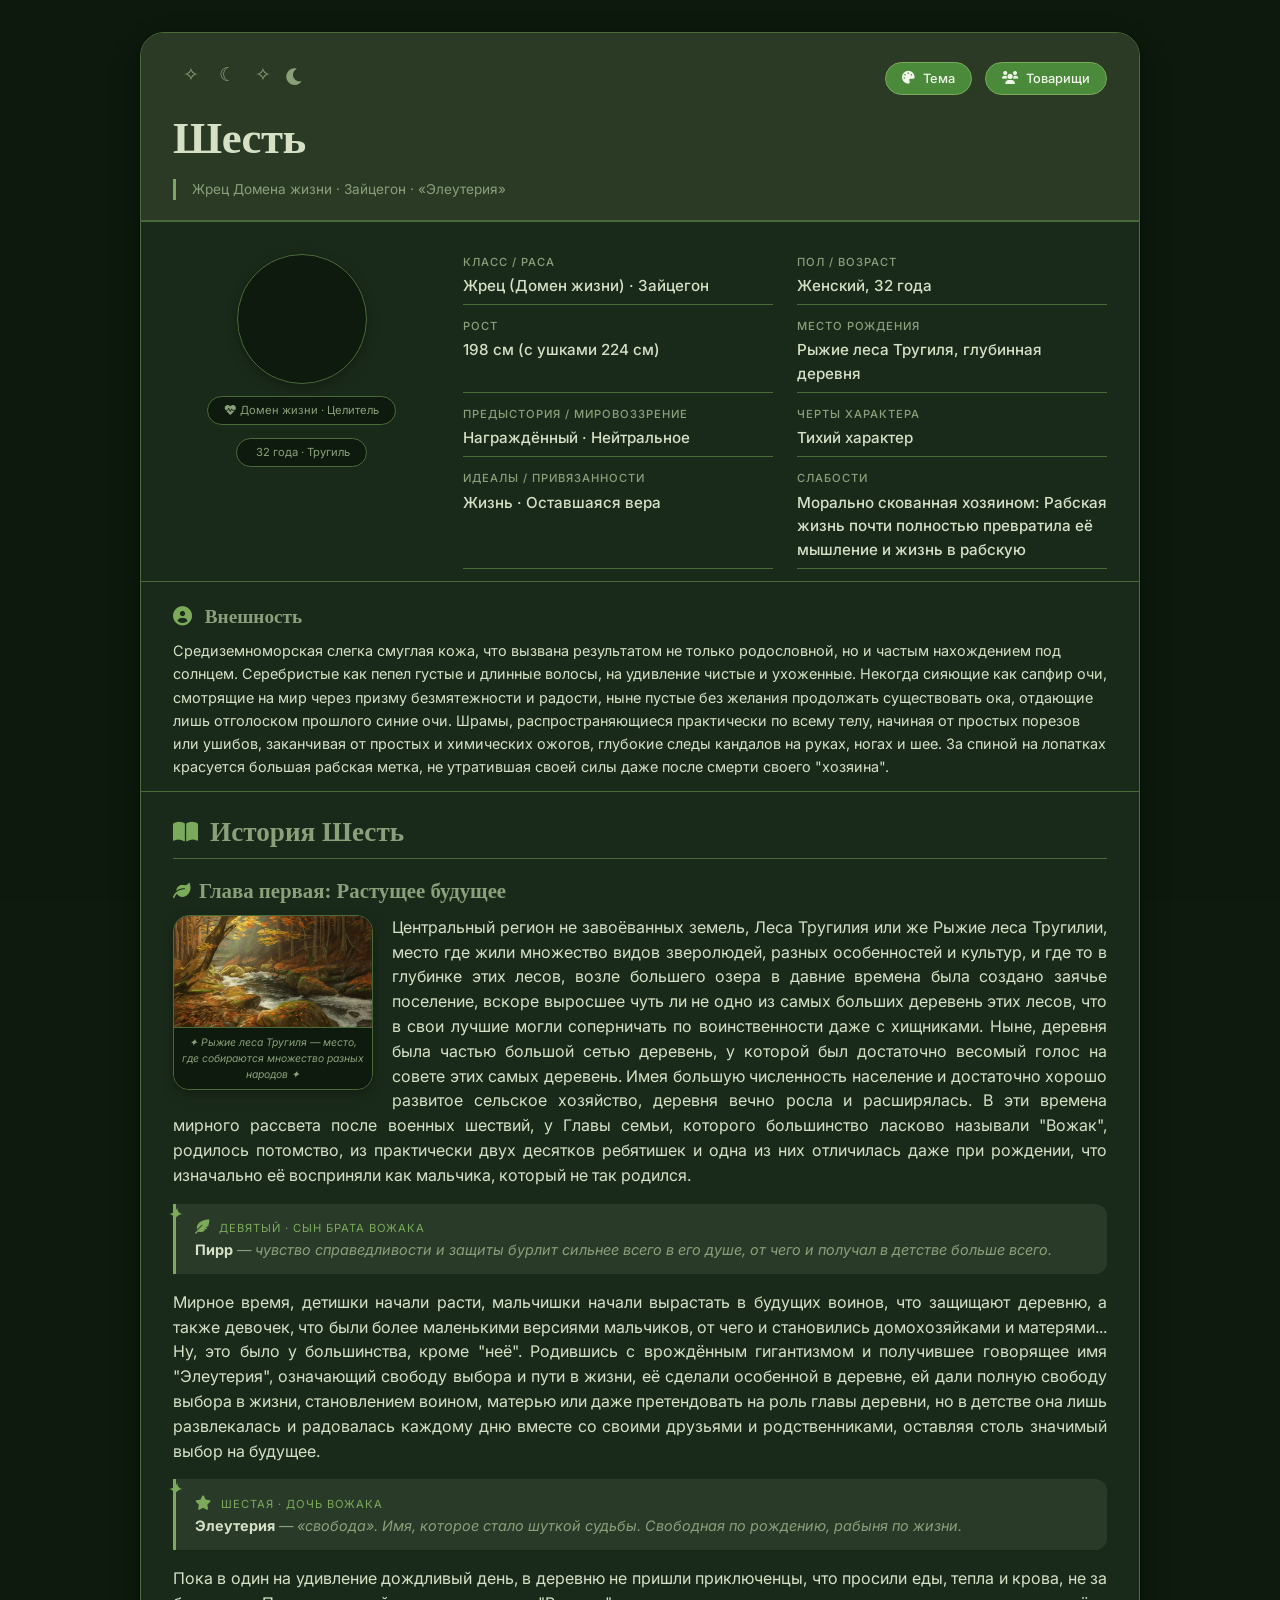
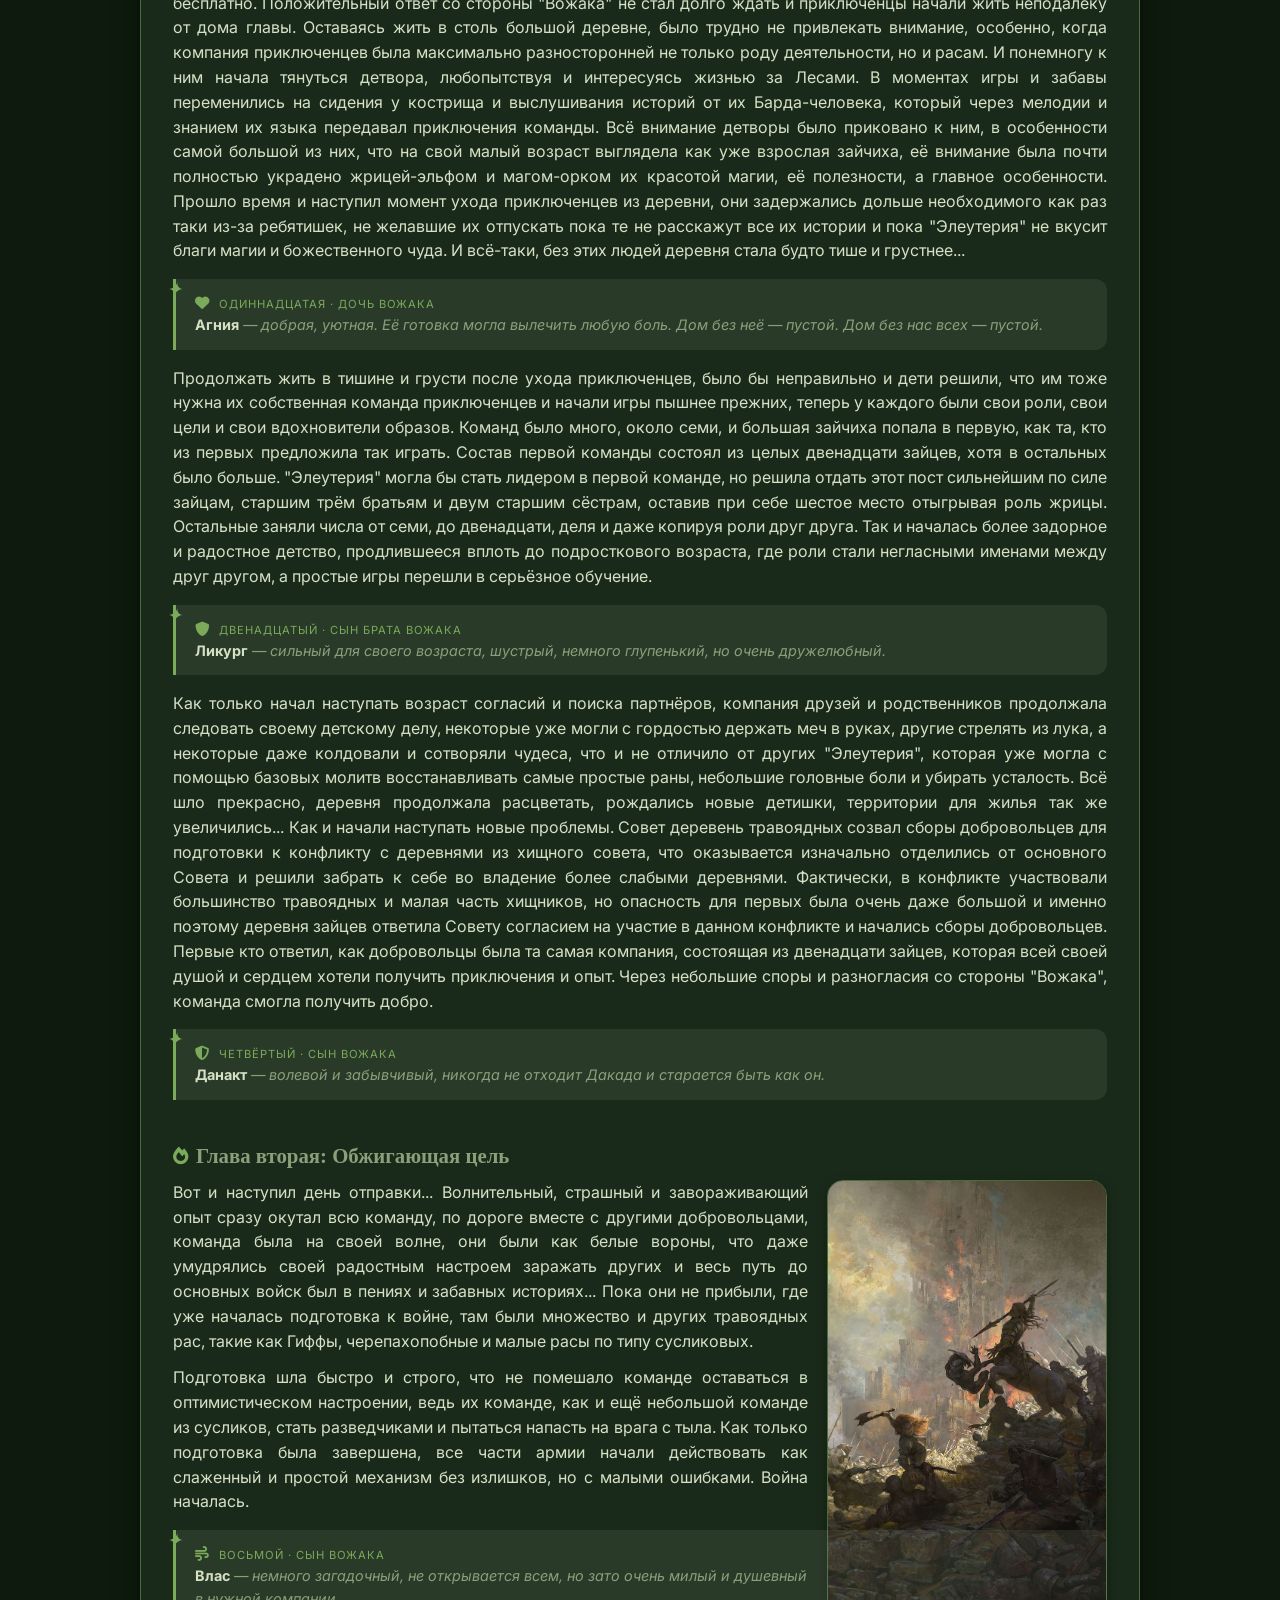
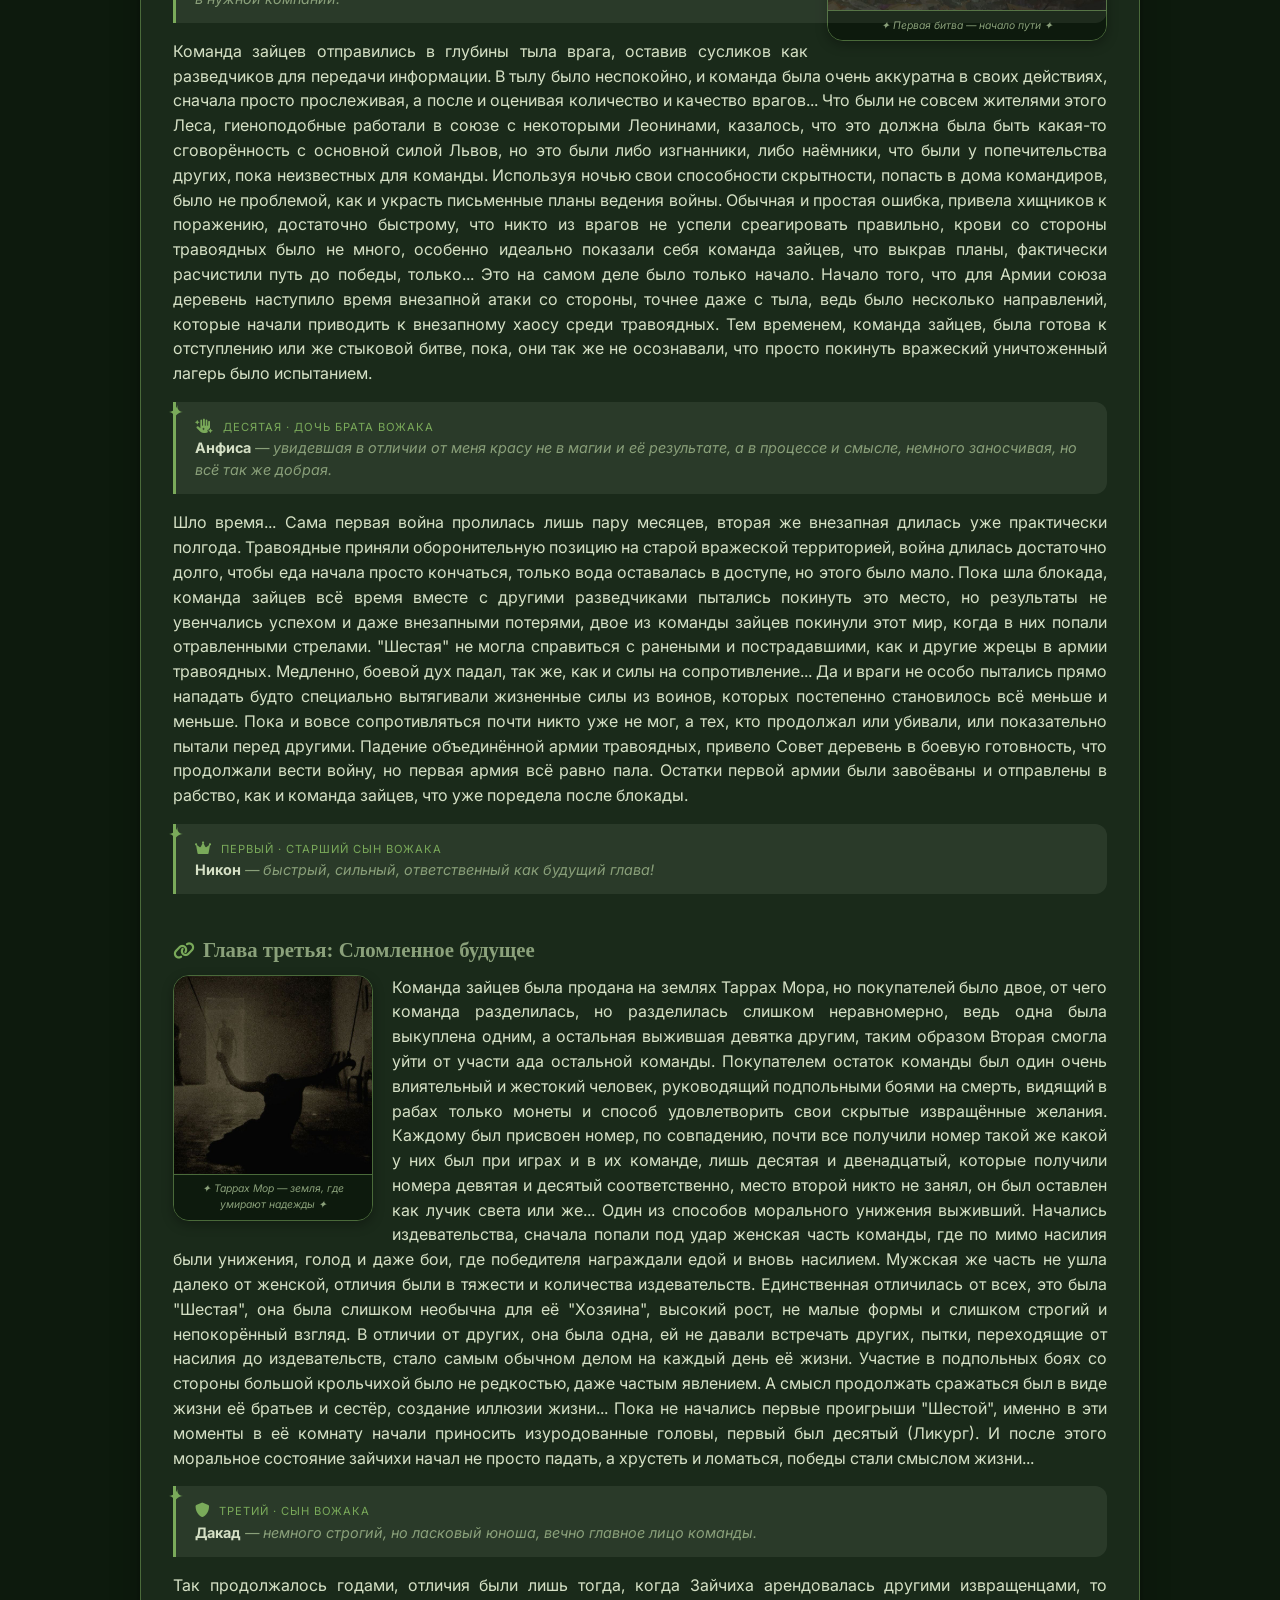
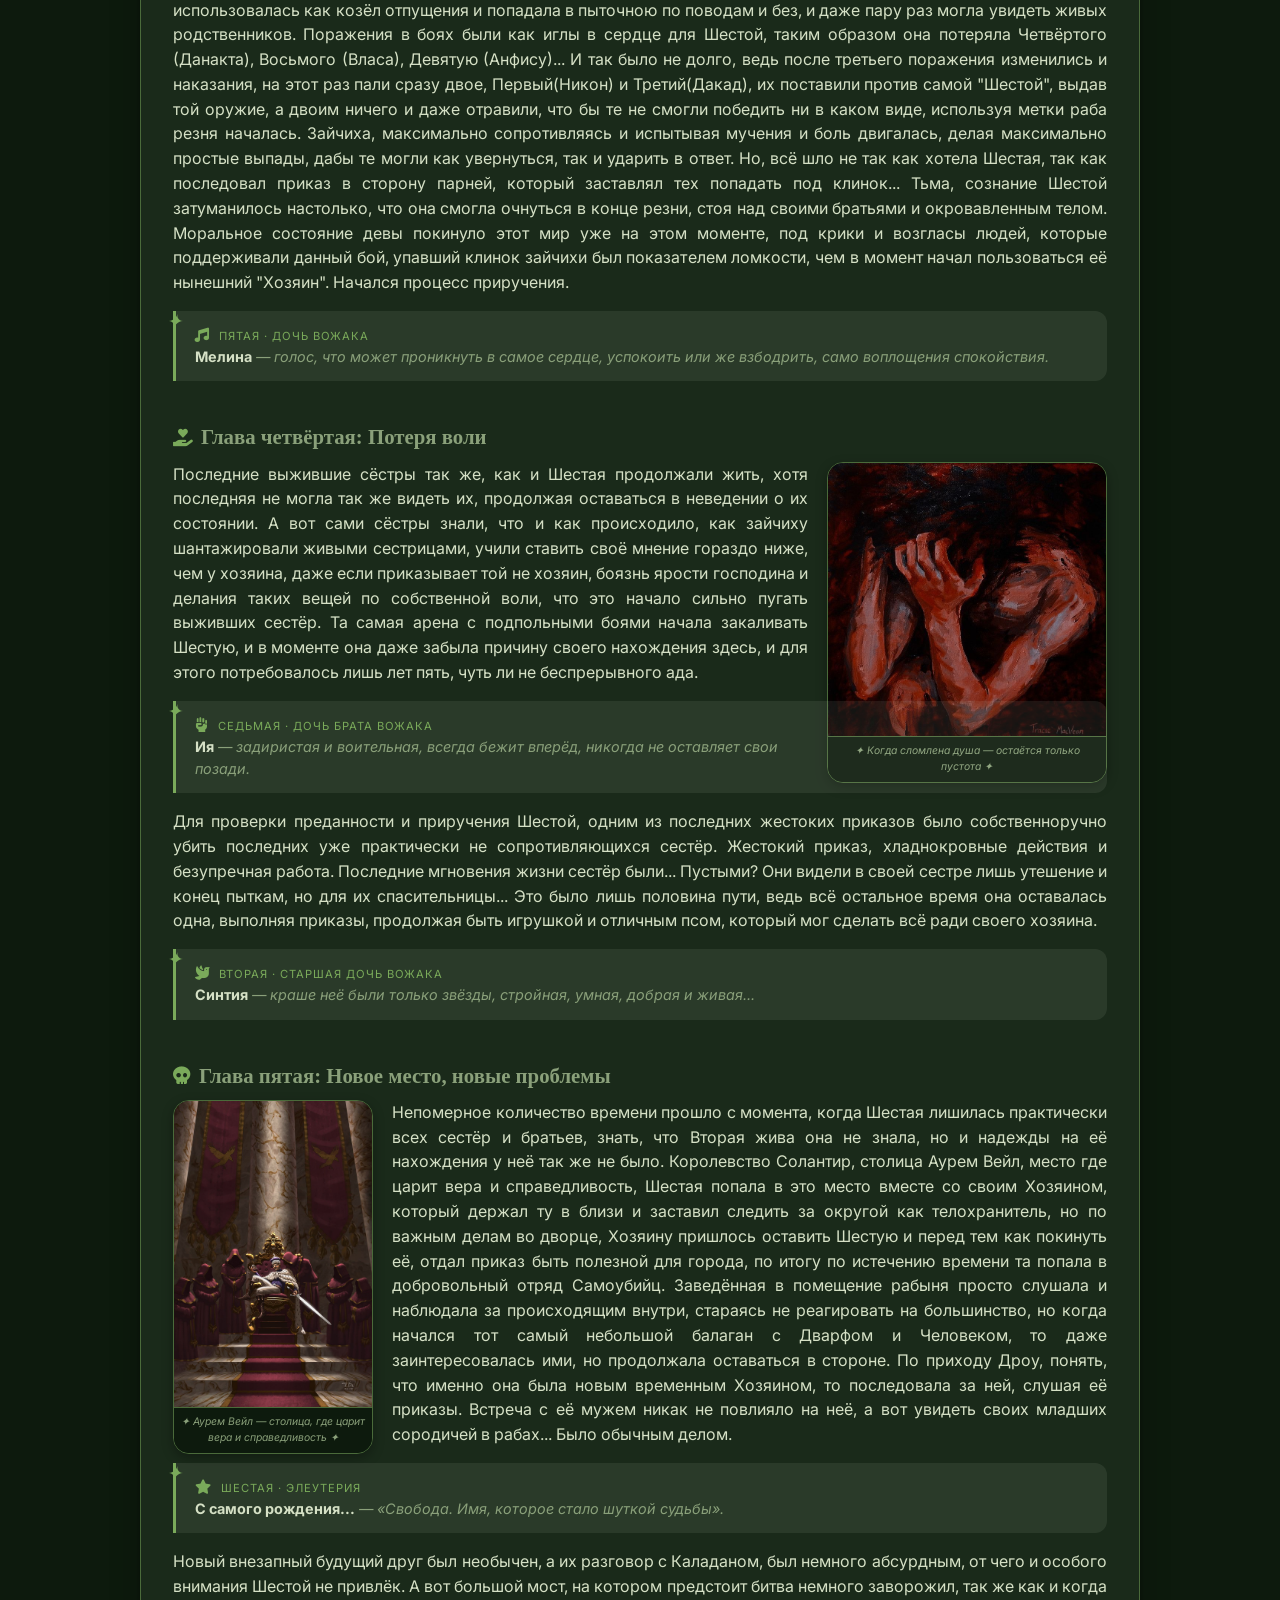
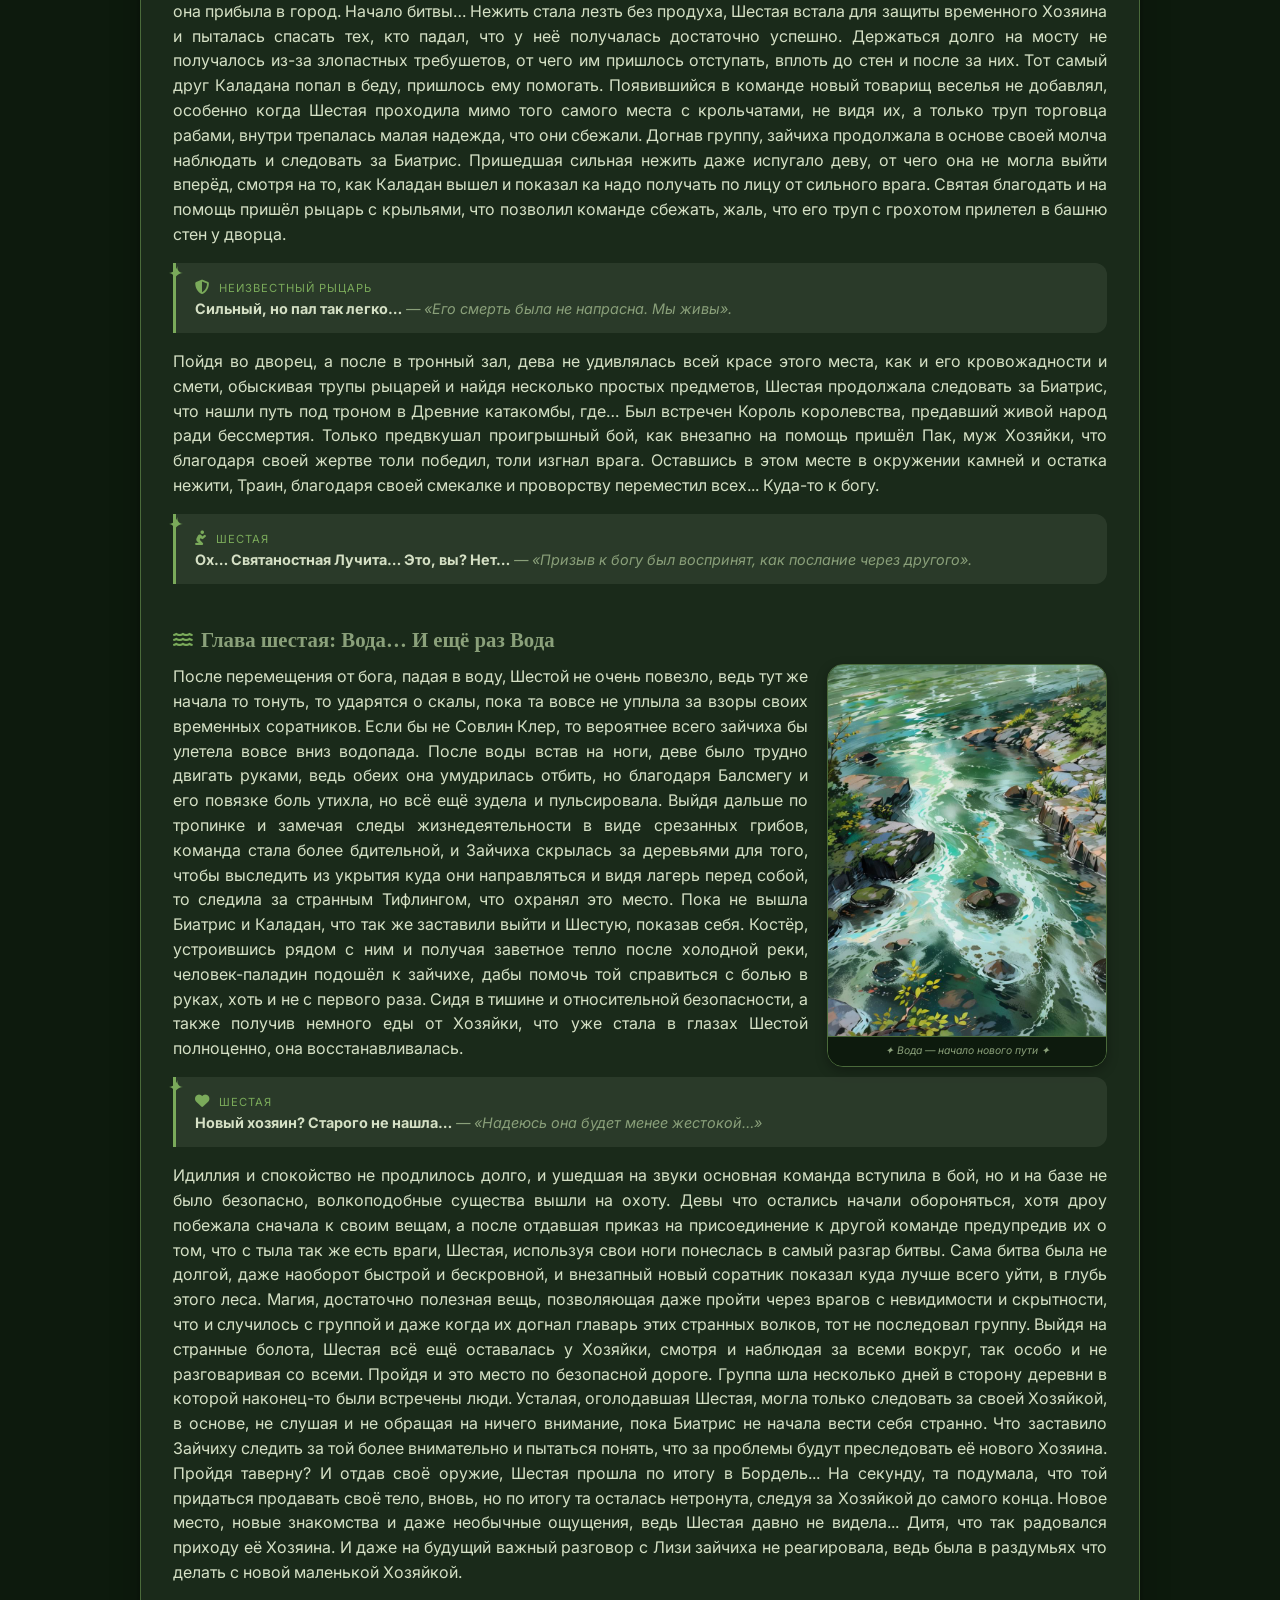
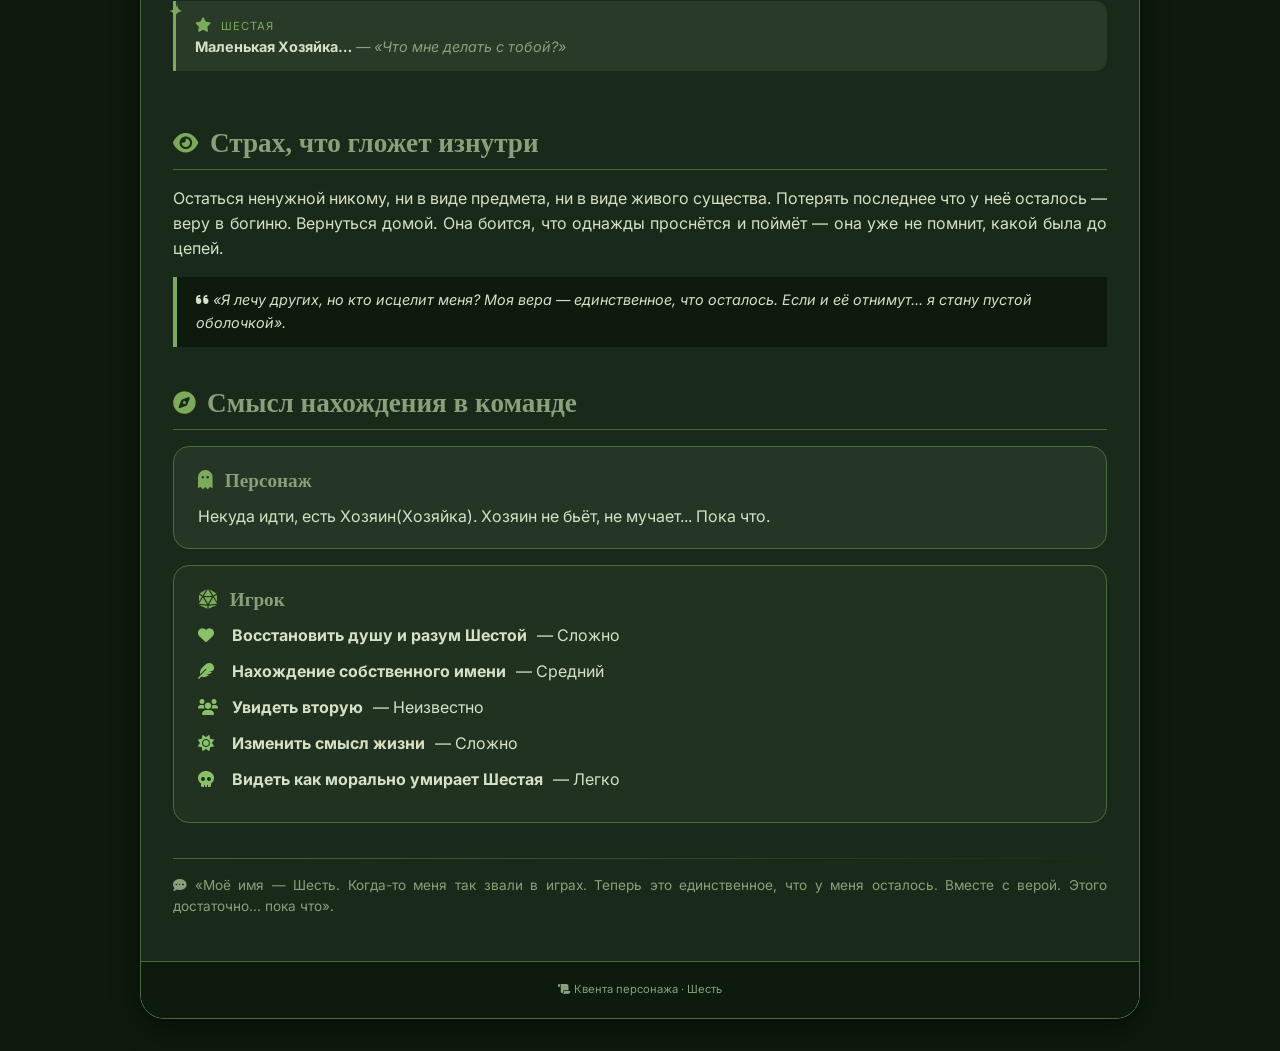
==== commit 94a4b037: "Update index.html" ====
--- a/index.html
+++ b/index.html
@@ -60,11 +60,11 @@
             <div class="section">
                 <div class="section-title" data-aos="fade-right" data-aos-duration="600"><i class="fas fa-book-open"></i> История Шесть</div>
                 
-                <!-- ГЛАВА 1 -->
+                <!-- ===== ГЛАВА 1 ===== -->
                 <div class="history-chapter" data-chapter="1">
                     <div class="history-title" data-aos="fade-right" data-aos-duration="500"><i class="fas fa-leaf"></i> Глава первая: Растущее будущее</div>
                     <div class="chapter-image-left" data-aos="fade-right" data-aos-duration="700">
-                        <img src="six_ch1.jpg" alt="Рыжие леса Тругиля" class="image-gallery">
+                        <img src="5dfba74b61cf9492de359c339fcbe82a.jpg" alt="Рыжие леса Тругиля" class="image-gallery">
                         <div class="image-caption">✦ Рыжие леса Тругиля — место, где собираются множество разных народов ✦</div>
                     </div>
                     <div class="section-text" data-aos="fade-up" data-aos-delay="100" data-aos-duration="600">Центральный регион не завоёванных земель, Леса Тругилия или же Рыжие леса Тругилии, место где жили множество видов зверолюдей, разных особенностей и культур, и где то в глубинке этих лесов, возле большего озера в давние времена была создано заячье поселение, вскоре выросшее чуть ли не одно из самых больших деревень этих лесов, что в свои лучшие могли соперничать по воинственности даже с хищниками. Ныне, деревня была частью большой сетью деревень, у которой был достаточно весомый голос на совете этих самых деревень. Имея большую численность население и достаточно хорошо развитое сельское хозяйство, деревня вечно росла и расширялась. В эти времена мирного рассвета после военных шествий, у Главы семьи, которого большинство ласково называли "Вожак", родилось потомство, из практически двух десятков ребятишек и одна из них отличилась даже при рождении, что изначально её восприняли как мальчика, который не так родился.</div>
@@ -100,11 +100,11 @@
                     <div class="clear-float"></div>
                 </div>
                 
-                <!-- ГЛАВА 2 -->
+                <!-- ===== ГЛАВА 2 ===== -->
                 <div class="history-chapter" data-chapter="2">
                     <div class="history-title" data-aos="fade-right" data-aos-duration="500"><i class="fas fa-fire"></i> Глава вторая: Обжигающая цель</div>
                     <div class="chapter-image-right" data-aos="fade-left" data-aos-duration="700">
-                        <img src="six_ch2.jpg" alt="Первая битва" class="image-gallery">
+                        <img src="42fa806cf0037b05c07471d496d44aa3.jpg" alt="Первая битва" class="image-gallery">
                         <div class="image-caption">✦ Первая битва — начало пути ✦</div>
                     </div>
                     <div class="section-text" data-aos="fade-up" data-aos-delay="100" data-aos-duration="600">Вот и наступил день отправки... Волнительный, страшный и завораживающий опыт сразу окутал всю команду, по дороге вместе с другими добровольцами, команда была на своей волне, они были как белые вороны, что даже умудрялись своей радостным настроем заражать других и весь путь до основных войск был в пениях и забавных историях... Пока они не прибыли, где уже началась подготовка к войне, там были множество и других травоядных рас, такие как Гиффы, черепахопобные и малые расы по типу сусликовых.</div>
@@ -129,11 +129,11 @@
                     <div class="clear-float"></div>
                 </div>
                 
-                <!-- ГЛАВА 3 -->
+                <!-- ===== ГЛАВА 3 ===== -->
                 <div class="history-chapter" data-chapter="3">
                     <div class="history-title" data-aos="fade-right" data-aos-duration="500"><i class="fas fa-chain"></i> Глава третья: Сломленное будущее</div>
                     <div class="chapter-image-left" data-aos="fade-right" data-aos-duration="700">
-                        <img src="six_ch3.jpg" alt="Рабство" class="image-gallery">
+                        <img src="c351865e244edc78ba9e42042a9541eb.jpg" alt="Рабство" class="image-gallery">
                         <div class="image-caption">✦ Таррах Мор — земля, где умирают надежды ✦</div>
                     </div>
                     <div class="section-text" data-aos="fade-up" data-aos-delay="100" data-aos-duration="600">Команда зайцев была продана на землях Таррах Мора, но покупателей было двое, от чего команда разделилась, но разделилась слишком неравномерно, ведь одна была выкуплена одним, а остальная выжившая девятка другим, таким образом Вторая смогла уйти от участи ада остальной команды. Покупателем остаток команды был один очень влиятельный и жестокий человек, руководящий подпольными боями на смерть, видящий в рабах только монеты и способ удовлетворить свои скрытые извращённые желания. Каждому был присвоен номер, по совпадению, почти все получили номер такой же какой у них был при играх и в их команде, лишь десятая и двенадцатый, которые получили номера девятая и десятый соответственно, место второй никто не занял, он был оставлен как лучик света или же... Один из способов морального унижения выживший. Начались издевательства, сначала попали под удар женская часть команды, где по мимо насилия были унижения, голод и даже бои, где победителя награждали едой и вновь насилием. Мужская же часть не ушла далеко от женской, отличия были в тяжести и количества издевательств. Единственная отличилась от всех, это была "Шестая", она была слишком необычна для её "Хозяина", высокий рост, не малые формы и слишком строгий и непокорённый взгляд. В отличии от других, она была одна, ей не давали встречать других, пытки, переходящие от насилия до издевательств, стало самым обычном делом на каждый день её жизни. Участие в подпольных боях со стороны большой крольчихой было не редкостью, даже частым явлением. А смысл продолжать сражаться был в виде жизни её братьев и сестёр, создание иллюзии жизни... Пока не начались первые проигрыши "Шестой", именно в эти моменты в её комнату начали приносить изуродованные головы, первый был десятый (Ликург). И после этого моральное состояние зайчихи начал не просто падать, а хрустеть и ломаться, победы стали смыслом жизни...</div>
@@ -151,11 +151,11 @@
                     <div class="clear-float"></div>
                 </div>
                 
-                <!-- ГЛАВА 4 -->
+                <!-- ===== ГЛАВА 4 ===== -->
                 <div class="history-chapter" data-chapter="4">
                     <div class="history-title" data-aos="fade-right" data-aos-duration="500"><i class="fas fa-hand-holding-heart"></i> Глава четвёртая: Потеря воли</div>
                     <div class="chapter-image-right" data-aos="fade-left" data-aos-duration="700">
-                        <img src="six_ch4.jpg" alt="Потеря воли" class="image-gallery">
+                        <img src="17357a74fe01988b3ef768e7ab4633f8.jpg" alt="Потеря воли" class="image-gallery">
                         <div class="image-caption">✦ Когда сломлена душа — остаётся только пустота ✦</div>
                     </div>
                     <div class="section-text" data-aos="fade-up" data-aos-delay="100" data-aos-duration="600">Последние выжившие сёстры так же, как и Шестая продолжали жить, хотя последняя не могла так же видеть их, продолжая оставаться в неведении о их состоянии. А вот сами сёстры знали, что и как происходило, как зайчиху шантажировали живыми сестрицами, учили ставить своё мнение гораздо ниже, чем у хозяина, даже если приказывает той не хозяин, боязнь ярости господина и делания таких вещей по собственной воли, что это начало сильно пугать выживших сестёр. Та самая арена с подпольными боями начала закаливать Шестую, и в моменте она даже забыла причину своего нахождения здесь, и для этого потребовалось лишь лет пять, чуть ли не беспрерывного ада.</div>
@@ -173,11 +173,11 @@
                     <div class="clear-float"></div>
                 </div>
                 
-                <!-- ГЛАВА 5 -->
+                <!-- ===== ГЛАВА 5 ===== -->
                 <div class="history-chapter" data-chapter="5">
                     <div class="history-title" data-aos="fade-right" data-aos-duration="500"><i class="fas fa-skull"></i> Глава пятая: Новое место, новые проблемы</div>
                     <div class="chapter-image-left" data-aos="fade-right" data-aos-duration="700">
-                        <img src="six_ch5.jpg" alt="Королевство Солантир" class="image-gallery">
+                        <img src="fbdf4bae56acb4de5dc54d8935cbbc7d.jpg" alt="Королевство Солантир" class="image-gallery">
                         <div class="image-caption">✦ Аурем Вейл — столица, где царит вера и справедливость ✦</div>
                     </div>
                     <div class="section-text" data-aos="fade-up" data-aos-delay="100" data-aos-duration="600">Непомерное количество времени прошло с момента, когда Шестая лишилась практически всех сестёр и братьев, знать, что Вторая жива она не знала, но и надежды на её нахождения у неё так же не было. Королевство Солантир, столица Аурем Вейл, место где царит вера и справедливость, Шестая попала в это место вместе со своим Хозяином, который держал ту в близи и заставил следить за округой как телохранитель, но по важным делам во дворце, Хозяину пришлось оставить Шестую и перед тем как покинуть её, отдал приказ быть полезной для города, по итогу по истечению времени та попала в добровольный отряд Самоубийц. Заведённая в помещение рабыня просто слушала и наблюдала за происходящим внутри, стараясь не реагировать на большинство, но когда начался тот самый небольшой балаган с Дварфом и Человеком, то даже заинтересовалась ими, но продолжала оставаться в стороне. По приходу Дроу, понять, что именно она была новым временным Хозяином, то последовала за ней, слушая её приказы. Встреча с её мужем никак не повлияло на неё, а вот увидеть своих младших сородичей в рабах... Было обычным делом.</div>
@@ -201,11 +201,11 @@
                     <div class="clear-float"></div>
                 </div>
                 
-                <!-- ГЛАВА 6 (для параллакса) -->
+                <!-- ===== ГЛАВА 6 (для параллакса) ===== -->
                 <div class="history-chapter" data-chapter="6">
                     <div class="history-title" data-aos="fade-right" data-aos-duration="500"><i class="fas fa-water"></i> Глава шестая: Вода… И ещё раз Вода</div>
                     <div class="chapter-image-right" data-aos="fade-left" data-aos-duration="700">
-                        <img src="six_ch6.jpg" alt="Река" class="image-gallery">
+                        <img src="86a9872b5a037a4d594de8b66f111f8d.jpg" alt="Река" class="image-gallery">
                         <div class="image-caption">✦ Вода — начало нового пути ✦</div>
                     </div>
                     <div class="section-text" data-aos="fade-up" data-aos-delay="100" data-aos-duration="600">После перемещения от бога, падая в воду, Шестой не очень повезло, ведь тут же начала то тонуть, то ударятся о скалы, пока та вовсе не уплыла за взоры своих временных соратников. Если бы не Совлин Клер, то вероятнее всего зайчиха бы улетела вовсе вниз водопада. После воды встав на ноги, деве было трудно двигать руками, ведь обеих она умудрилась отбить, но благодаря Балсмегу и его повязке боль утихла, но всё ещё зудела и пульсировала. Выйдя дальше по тропинке и замечая следы жизнедеятельности в виде срезанных грибов, команда стала более бдительной, и Зайчиха скрылась за деревьями для того, чтобы выследить из укрытия куда они направляться и видя лагерь перед собой, то следила за странным Тифлингом, что охранял это место. Пока не вышла Биатрис и Каладан, что так же заставили выйти и Шестую, показав себя. Костёр, устроившись рядом с ним и получая заветное тепло после холодной реки, человек-паладин подошёл к зайчихе, дабы помочь той справиться с болью в руках, хоть и не с первого раза. Сидя в тишине и относительной безопасности, а также получив немного еды от Хозяйки, что уже стала в глазах Шестой полноценно, она восстанавливалась.</div>
--- a/style.css
+++ b/style.css
@@ -1,5 +1,11 @@
-* { margin: 0; padding: 0; box-sizing: border-box; }
-
+/* ===== RESET ===== */
+* { 
+    margin: 0; 
+    padding: 0; 
+    box-sizing: border-box; 
+}
+
+/* ===== ТЕМЫ (6 штук) ===== */
 :root {
     --bg: #0d1a0d;
     --bg-card: #1a2a1a;
@@ -29,6 +35,7 @@
     --rune: #7aaa5a;
     --rune-glow: #7aaa5a;
 }
+
 [data-theme="3"] {
     --bg: #1a1a2e;
     --bg-card: #16213e;
@@ -43,6 +50,7 @@
     --rune: #8ab0d0;
     --rune-glow: #6a9ac0;
 }
+
 [data-theme="4"] {
     --bg: #1a0f0a;
     --bg-card: #2a1a10;
@@ -57,6 +65,7 @@
     --rune: #d4a373;
     --rune-glow: #e8c49a;
 }
+
 [data-theme="5"] {
     --bg: #1a0a1a;
     --bg-card: #2a152a;
@@ -71,6 +80,7 @@
     --rune: #d08ab0;
     --rune-glow: #c06a9a;
 }
+
 [data-theme="6"] {
     --bg: #0a0a0a;
     --bg-card: #1a1a1a;
@@ -86,6 +96,7 @@
     --rune-glow: #c0c0c0;
 }
 
+/* ===== ПАРАЛЛАКС ФОНЫ ===== */
 .parallax-bg {
     position: fixed;
     top: 0;
@@ -99,17 +110,20 @@
     z-index: -2;
     transition: opacity 0.5s ease-in-out;
 }
+
 .parallax-bg-1 {
     background-image: url('six_bg1.jpg');
     opacity: 1;
     filter: contrast(1.05) brightness(1.02);
 }
+
 .parallax-bg-2 {
     background-image: url('six_bg2.jpg');
     opacity: 0;
     filter: contrast(1.05) brightness(1.02);
 }
 
+/* ===== ОБЩИЕ СТИЛИ ===== */
 body {
     background: var(--bg);
     font-family: 'Inter', sans-serif;
@@ -119,6 +133,7 @@
     position: relative;
     transition: background 0.3s ease, color 0.3s ease;
 }
+
 body::before {
     content: '';
     position: fixed;
@@ -131,8 +146,12 @@
     transition: background 0.3s ease;
 }
 
-.container { max-width: 1000px; margin: 0 auto; }
-
+.container { 
+    max-width: 1000px; 
+    margin: 0 auto; 
+}
+
+/* ===== ОСНОВНАЯ КАРТОЧКА ===== */
 .dossier {
     background: var(--bg-card);
     border-radius: 24px;
@@ -143,6 +162,7 @@
     transition: background 0.3s ease, border 0.3s ease, box-shadow 0.3s ease;
 }
 
+/* ===== HEADER ===== */
 .header {
     background: var(--bg-header);
     padding: 1.8rem 2rem 1.2rem 2rem;
@@ -206,12 +226,14 @@
     font-family: 'Inter', sans-serif;
     z-index: 10;
 }
+
 .comrades-btn:hover, .theme-btn:hover {
     background: var(--accent);
     color: #1f3a1a;
     transform: scale(1.02);
 }
 
+/* ===== МОДАЛКИ ===== */
 .modal {
     display: none;
     position: fixed;
@@ -225,6 +247,7 @@
     justify-content: center;
     align-items: center;
 }
+
 .modal.active { display: flex; }
 
 .modal-content {
@@ -239,6 +262,7 @@
     animation: modalFadeIn 0.3s ease;
     transition: background 0.3s ease, border 0.3s ease;
 }
+
 @keyframes modalFadeIn {
     from { opacity: 0; transform: translateY(-20px); }
     to { opacity: 1; transform: translateY(0); }
@@ -253,11 +277,13 @@
     align-items: center;
     transition: background 0.3s ease, border 0.3s ease;
 }
+
 .modal-header h3 {
     font-family: 'Cormorant Garamont', serif;
     font-size: 1.5rem;
     color: var(--text);
 }
+
 .modal-close {
     background: none;
     border: none;
@@ -266,9 +292,12 @@
     color: var(--text-muted);
     transition: 0.2s;
 }
+
 .modal-close:hover { color: var(--accent); }
 
+/* ===== ТОВАРИЩИ ===== */
 .comrade-list { padding: 1rem 1.5rem; }
+
 .comrade-card {
     display: flex;
     gap: 1rem;
@@ -276,7 +305,9 @@
     border-bottom: 1px solid var(--border);
     transition: border 0.3s ease;
 }
+
 .comrade-card:last-child { border-bottom: none; }
+
 .comrade-icon {
     width: 50px;
     height: 50px;
@@ -289,9 +320,20 @@
     flex-shrink: 0;
     transition: background 0.3s ease, border 0.3s ease;
 }
-.comrade-icon i { font-size: 1.5rem; color: var(--rune); }
+
+.comrade-icon i { 
+    font-size: 1.5rem; 
+    color: var(--rune); 
+}
+
 .comrade-info { flex: 1; }
-.comrade-name { font-weight: 700; font-size: 1.1rem; color: var(--text); }
+
+.comrade-name { 
+    font-weight: 700; 
+    font-size: 1.1rem; 
+    color: var(--text); 
+}
+
 .comrade-class {
     font-size: 0.7rem;
     color: var(--text-muted);
@@ -299,13 +341,19 @@
     letter-spacing: 1px;
     margin-bottom: 0.3rem;
 }
+
 .comrade-thought {
     font-size: 0.85rem;
     color: var(--text);
     font-style: italic;
 }
-.comrade-thought i { color: var(--accent); margin-right: 4px; }
-
+
+.comrade-thought i { 
+    color: var(--accent); 
+    margin-right: 4px; 
+}
+
+/* ===== МОДАЛКА ТЕМ ===== */
 .theme-modal {
     display: none;
     position: fixed;
@@ -319,6 +367,7 @@
     justify-content: center;
     align-items: center;
 }
+
 .theme-modal.active { display: flex; }
 
 .theme-modal-content {
@@ -343,11 +392,13 @@
     border-bottom: 1px solid var(--border);
     padding-bottom: 0.8rem;
 }
+
 .theme-modal-header h3 {
     font-family: 'Cormorant Garamont', serif;
     font-size: 1.5rem;
     color: var(--text);
 }
+
 .theme-modal-close {
     background: none;
     border: none;
@@ -356,8 +407,10 @@
     color: var(--text-muted);
     transition: 0.2s;
 }
+
 .theme-modal-close:hover { color: var(--accent); }
 
+/* ===== СЕТКА ТЕМ ===== */
 .theme-grid {
     display: grid;
     grid-template-columns: repeat(auto-fill, minmax(180px, 1fr));
@@ -373,10 +426,12 @@
     background: var(--bg-card);
     box-shadow: 0 2px 8px rgba(0,0,0,0.05);
 }
+
 .theme-card:hover {
     transform: translateY(-2px);
     box-shadow: 0 6px 16px rgba(0,0,0,0.1);
 }
+
 .theme-card.active-theme {
     border-color: var(--accent);
     box-shadow: 0 0 0 2px var(--accent), 0 4px 12px rgba(0,0,0,0.1);
@@ -394,20 +449,12 @@
     letter-spacing: 0.5px;
     margin-bottom: 0.6rem;
     border: 1px solid rgba(255,255,255,0.1);
-}
-.theme-name {
-    font-size: 0.75rem;
-    font-weight: 600;
-    text-align: center;
-    color: var(--text);
-}
-
-.theme-card .theme-preview {
     background: var(--bg);
     color: var(--text);
     border-color: var(--border);
 }
-.theme-card .theme-preview span {
+
+.theme-preview span {
     background: var(--accent);
     padding: 4px 12px;
     border-radius: 20px;
@@ -415,10 +462,19 @@
     color: #fff;
 }
 
+.theme-name {
+    font-size: 0.75rem;
+    font-weight: 600;
+    text-align: center;
+    color: var(--text);
+}
+
+/* ===== FULLSCREEN ===== */
 .image-gallery {
     cursor: pointer;
     transition: all 0.3s ease;
 }
+
 .image-gallery:hover {
     filter: brightness(1.05) contrast(1.05);
     box-shadow: 0 0 15px var(--accent), 0 0 30px var(--accent);
@@ -438,7 +494,9 @@
     align-items: center;
     cursor: pointer;
 }
+
 .fullscreen-modal.active { display: flex; }
+
 .fullscreen-modal img {
     max-width: 90vw;
     max-height: 90vh;
@@ -446,6 +504,7 @@
     border-radius: 12px;
     box-shadow: 0 0 40px rgba(0,0,0,0.5);
 }
+
 .fullscreen-close {
     position: absolute;
     top: 20px;
@@ -459,8 +518,13 @@
     font-weight: bold;
     transition: 0.2s;
 }
-.fullscreen-close:hover { color: var(--accent); transform: scale(1.1); }
-
+
+.fullscreen-close:hover { 
+    color: var(--accent); 
+    transform: scale(1.1); 
+}
+
+/* ===== ИНФО ПАНЕЛЬ ===== */
 .info-panel {
     display: flex;
     flex-wrap: wrap;
@@ -469,6 +533,7 @@
     border-bottom: 1px solid var(--border);
     transition: border 0.3s ease;
 }
+
 .avatar {
     flex: 1;
     min-width: 180px;
@@ -477,6 +542,7 @@
     align-items: center;
     gap: 0.8rem;
 }
+
 .symbol-circle {
     width: 130px;
     height: 130px;
@@ -489,7 +555,13 @@
     box-shadow: 0 4px 12px var(--shadow);
     transition: background 0.3s ease, border 0.3s ease;
 }
-.symbol-circle i { font-size: 3.8rem; color: var(--rune); transition: text-shadow 0.2s; }
+
+.symbol-circle i { 
+    font-size: 3.8rem; 
+    color: var(--rune); 
+    transition: text-shadow 0.2s; 
+}
+
 .badge {
     background: var(--bg);
     padding: 0.3rem 1rem;
@@ -499,17 +571,20 @@
     border: 1px solid var(--border);
     transition: background 0.3s ease, color 0.3s ease, border 0.3s ease;
 }
+
 .traits {
     flex: 2.5;
     display: grid;
     grid-template-columns: repeat(auto-fill, minmax(200px, 1fr));
     gap: 0.8rem 1.5rem;
 }
+
 .trait-item {
     border-bottom: 1px solid var(--border);
     padding-bottom: 0.4rem;
     transition: border 0.3s ease;
 }
+
 .trait-label {
     font-size: 0.7rem;
     text-transform: uppercase;
@@ -517,6 +592,7 @@
     color: var(--text-muted);
     font-weight: 500;
 }
+
 .trait-value {
     font-size: 0.95rem;
     font-weight: 500;
@@ -524,11 +600,13 @@
     margin-top: 0.2rem;
 }
 
+/* ===== ВНЕШНОСТЬ ===== */
 .appearance-section {
     padding: 1.2rem 2rem 0.8rem 2rem;
     border-bottom: 1px solid var(--border);
     transition: border 0.3s ease;
 }
+
 .appearance-title {
     font-family: 'Cormorant Garamont', serif;
     font-size: 1.2rem;
@@ -536,18 +614,27 @@
     color: var(--text-muted);
     margin-bottom: 0.5rem;
 }
+
 .appearance-title i {
     color: var(--accent);
     margin-right: 8px;
 }
+
 .appearance-text {
     color: var(--text);
     font-size: 0.9rem;
     line-height: 1.6;
 }
 
-.content { padding: 1.2rem 2rem 2rem 2rem; }
-.section { margin-bottom: 2.2rem; }
+/* ===== КОНТЕНТ ===== */
+.content { 
+    padding: 1.2rem 2rem 2rem 2rem; 
+}
+
+.section { 
+    margin-bottom: 2.2rem; 
+}
+
 .section-title {
     font-family: 'Cormorant Garamont', serif;
     font-size: 1.7rem;
@@ -561,13 +648,19 @@
     margin-bottom: 1rem;
     transition: color 0.3s ease, border 0.3s ease;
 }
-.section-title i { font-size: 1.4rem; color: var(--accent); }
+
+.section-title i { 
+    font-size: 1.4rem; 
+    color: var(--accent); 
+}
+
 .section-text {
     color: var(--text);
     text-align: justify;
     margin-bottom: 0.75rem;
     transition: color 0.3s ease;
 }
+
 .quote-mini {
     background: var(--bg);
     padding: 0.8rem 1.2rem;
@@ -578,10 +671,12 @@
     color: var(--text);
     transition: background 0.3s ease, border 0.3s ease, color 0.3s ease;
 }
+
 .pillar-list {
     list-style: none;
     margin-top: 0.5rem;
 }
+
 .pillar-list li {
     margin-bottom: 0.7rem;
     display: flex;
@@ -589,6 +684,7 @@
     gap: 10px;
     color: var(--text);
 }
+
 .pillar-list li i {
     color: var(--rune);
     width: 24px;
@@ -596,7 +692,11 @@
     margin-top: 3px;
 }
 
-.history-chapter { margin-bottom: 1.5rem; }
+/* ===== ГЛАВЫ ИСТОРИИ ===== */
+.history-chapter { 
+    margin-bottom: 1.5rem; 
+}
+
 .history-title {
     font-family: 'Cormorant Garamont', serif;
     font-size: 1.3rem;
@@ -608,8 +708,13 @@
     gap: 8px;
     transition: color 0.3s ease;
 }
-.history-title i { font-size: 1.1rem; color: var(--accent); }
-
+
+.history-title i { 
+    font-size: 1.1rem; 
+    color: var(--accent); 
+}
+
+/* ===== КАРТИНКИ В ГЛАВАХ ===== */
 .chapter-image-left {
     float: left;
     width: 200px;
@@ -621,6 +726,7 @@
     border: 1px solid var(--border);
     transition: all 0.3s ease;
 }
+
 .chapter-image-right {
     float: right;
     width: 280px;
@@ -632,6 +738,7 @@
     border: 1px solid var(--border);
     transition: all 0.3s ease;
 }
+
 .chapter-image-left-lower {
     float: left;
     width: 200px;
@@ -643,12 +750,16 @@
     border: 1px solid var(--border);
     transition: all 0.3s ease;
 }
-.chapter-image-left img, .chapter-image-right img, .chapter-image-left-lower img {
+
+.chapter-image-left img, 
+.chapter-image-right img, 
+.chapter-image-left-lower img {
     width: 100%;
     height: auto;
     display: block;
     cursor: pointer;
 }
+
 .image-caption {
     font-size: 0.65rem;
     color: var(--text-muted);
@@ -661,6 +772,7 @@
     transition: color 0.3s ease, background 0.3s ease, border 0.3s ease;
 }
 
+/* ===== ВОСПОМИНАНИЯ (MEMORY WHISPER) ===== */
 .memory-whisper {
     background: rgba(234, 245, 224, 0.08);
     padding: 0.8rem 1.2rem;
@@ -672,9 +784,8 @@
     font-size: 0.9rem;
     position: relative;
     transition: all 0.3s ease;
-    clear: both;
-    overflow: hidden;
-}
+}
+
 .memory-whisper::before {
     content: '✦';
     position: absolute;
@@ -683,11 +794,13 @@
     color: var(--accent);
     font-size: 1.2rem;
 }
+
 .memory-whisper .whisper-name {
     font-weight: 700;
     color: var(--text);
     font-style: normal;
 }
+
 .memory-whisper .whisper-relation {
     font-size: 0.7rem;
     color: var(--accent);
@@ -695,6 +808,7 @@
     letter-spacing: 1px;
     font-style: normal;
 }
+
 .memory-whisper i {
     color: var(--accent);
     margin-right: 6px;
@@ -708,6 +822,8 @@
     background: linear-gradient(to right, var(--border), transparent);
     margin: 1rem 0;
 }
+
+/* ===== ФУТЕР ===== */
 .footer-note {
     text-align: center;
     font-size: 0.7rem;
@@ -718,16 +834,19 @@
     transition: color 0.3s ease, border 0.3s ease, background 0.3s ease;
 }
 
+/* ===== АНИМАЦИИ ===== */
 .fade-item {
     opacity: 0;
     transform: translateY(12px);
     animation: fadeInUp 0.6s ease forwards;
 }
+
 .fade-item:nth-child(1) { animation-delay: 0.05s; }
 .fade-item:nth-child(2) { animation-delay: 0.10s; }
 .fade-item:nth-child(3) { animation-delay: 0.15s; }
 .fade-item:nth-child(4) { animation-delay: 0.20s; }
 .fade-item:nth-child(5) { animation-delay: 0.25s; }
+
 @keyframes fadeInUp {
     0% { opacity: 0; transform: translateY(12px); }
     100% { opacity: 1; transform: translateY(0); }
@@ -738,28 +857,45 @@
     transform: translateY(10px);
     animation: fadeInUp 0.5s ease forwards;
 }
+
 .section-title { animation-delay: 0s; }
 .history-title { animation-delay: 0.02s; }
 
+/* ===== АДАПТИВ ===== */
 @media (max-width: 600px) {
-    .chapter-image-left, .chapter-image-right, .chapter-image-left-lower {
+    .chapter-image-left, 
+    .chapter-image-right, 
+    .chapter-image-left-lower {
         float: none;
         width: 100%;
         max-width: 280px;
         margin: 0 auto 1rem auto;
     }
+    
     .header-buttons {
         position: static;
         margin-top: 1rem;
         justify-content: center;
     }
-    .header { display: flex; flex-direction: column; gap: 0.5rem; }
-    .theme-grid { grid-template-columns: repeat(auto-fill, minmax(140px, 1fr)); }
-}
+    
+    .header { 
+        display: flex; 
+        flex-direction: column; 
+        gap: 0.5rem; 
+    }
+    
+    .theme-grid { 
+        grid-template-columns: repeat(auto-fill, minmax(140px, 1fr)); 
+    }
+}
+
 @media (max-width: 700px) {
     body { padding: 1rem; }
     h1 { font-size: 2rem; }
-    .info-panel, .content { padding-left: 1.2rem; padding-right: 1.2rem; }
+    .info-panel, .content { 
+        padding-left: 1.2rem; 
+        padding-right: 1.2rem; 
+    }
     .section-title { font-size: 1.4rem; }
     .history-title { font-size: 1.1rem; }
 }
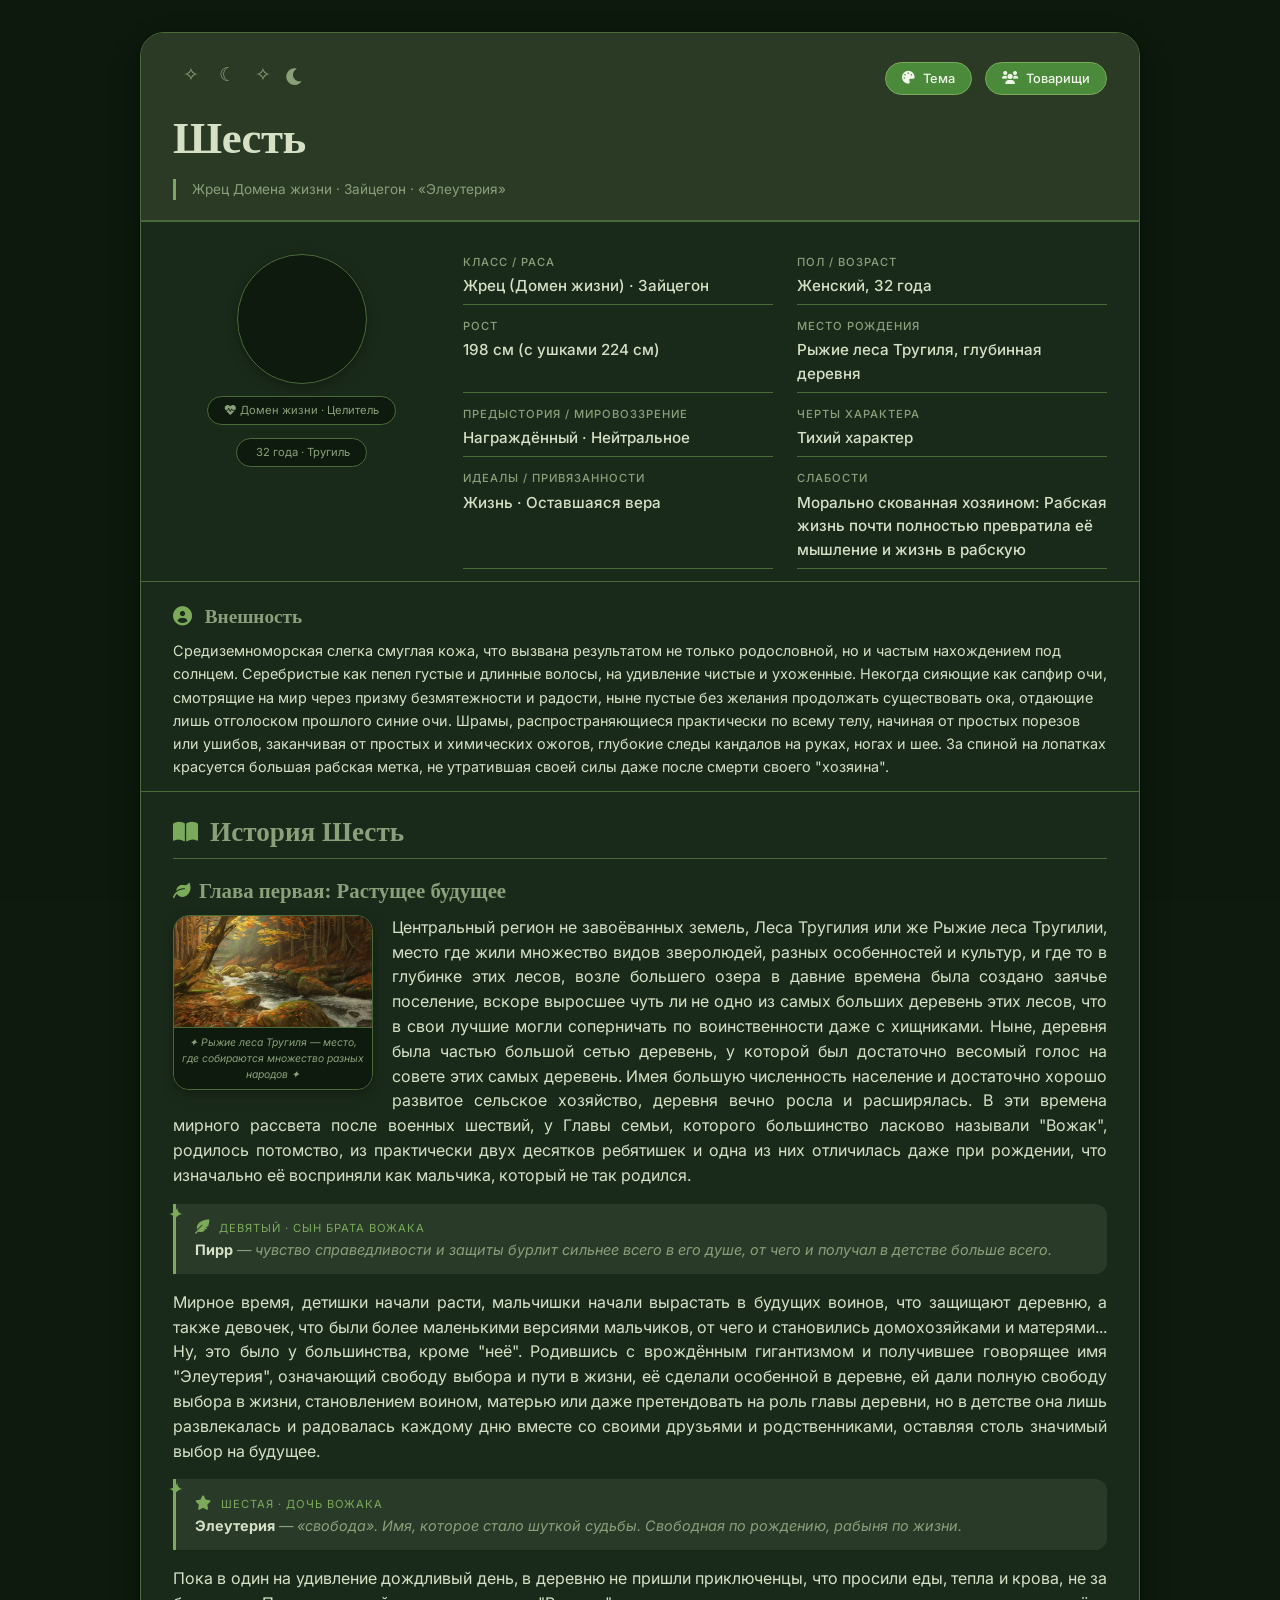
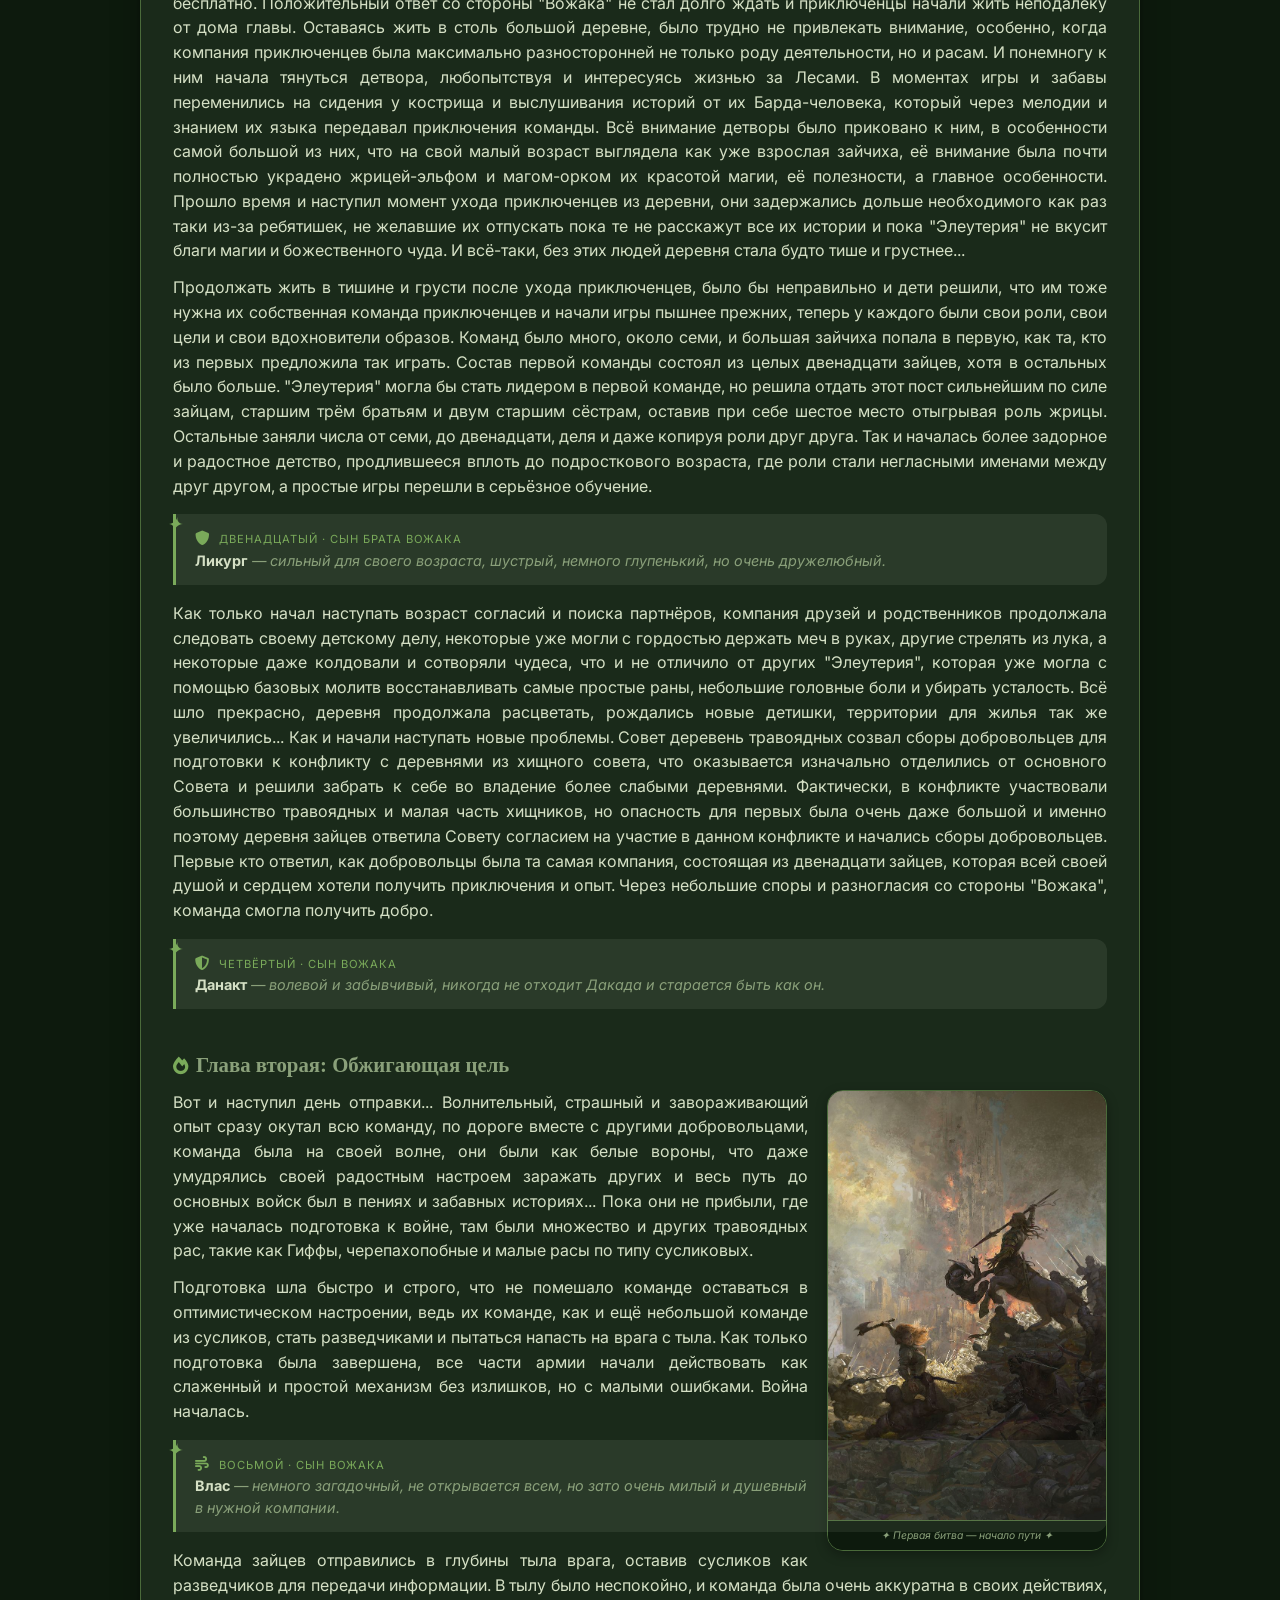
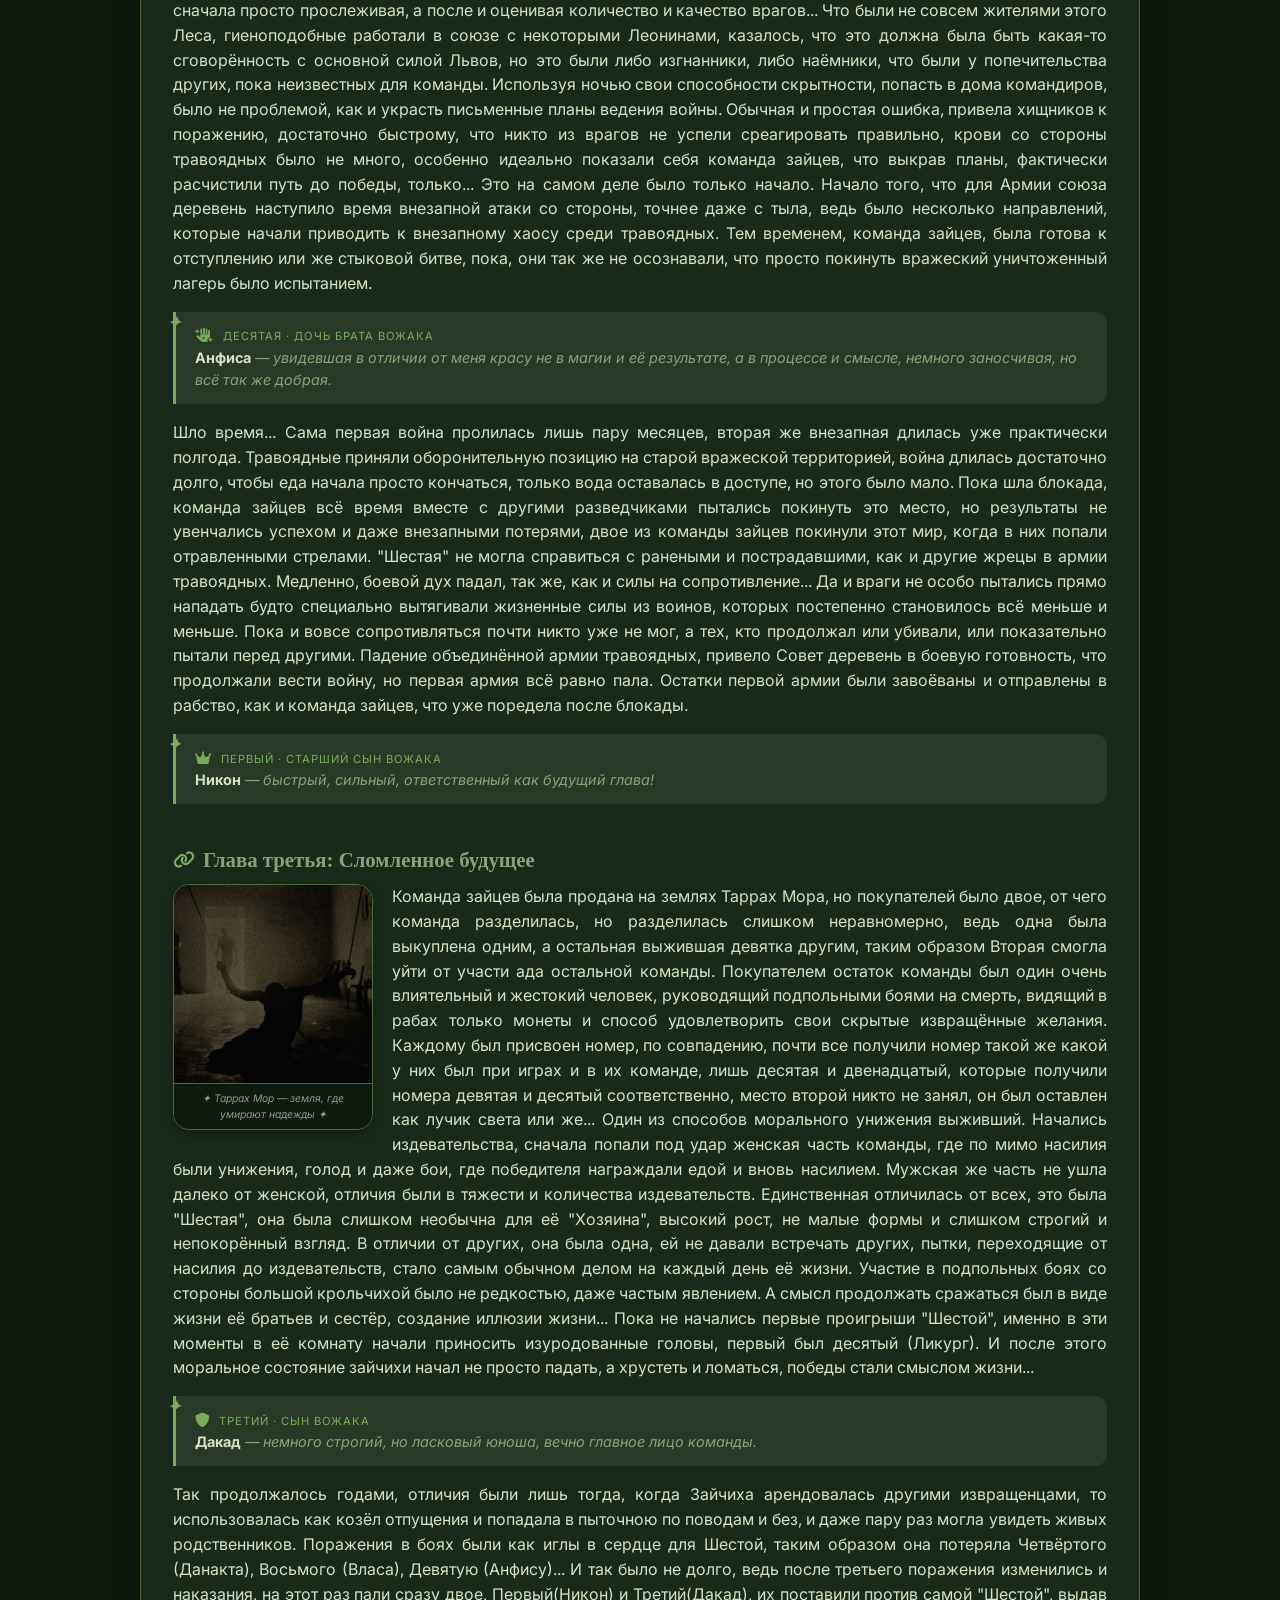
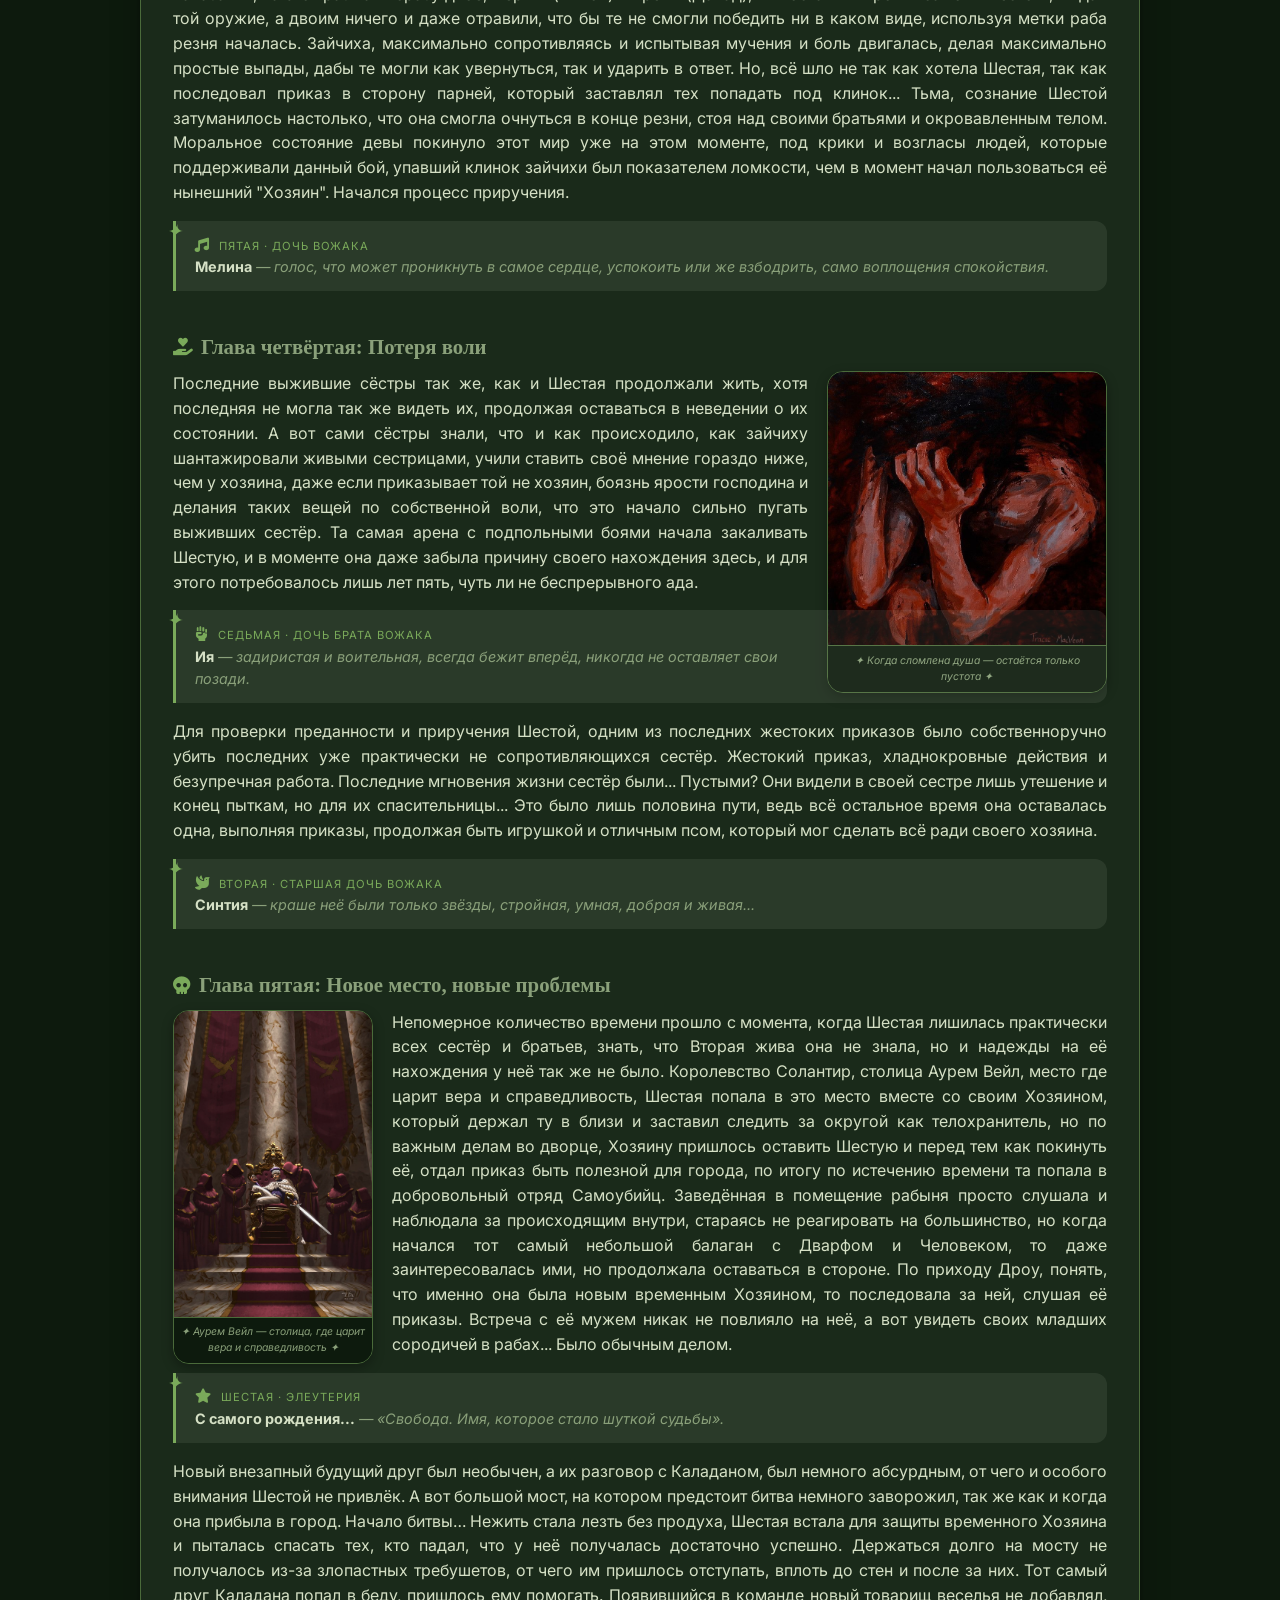
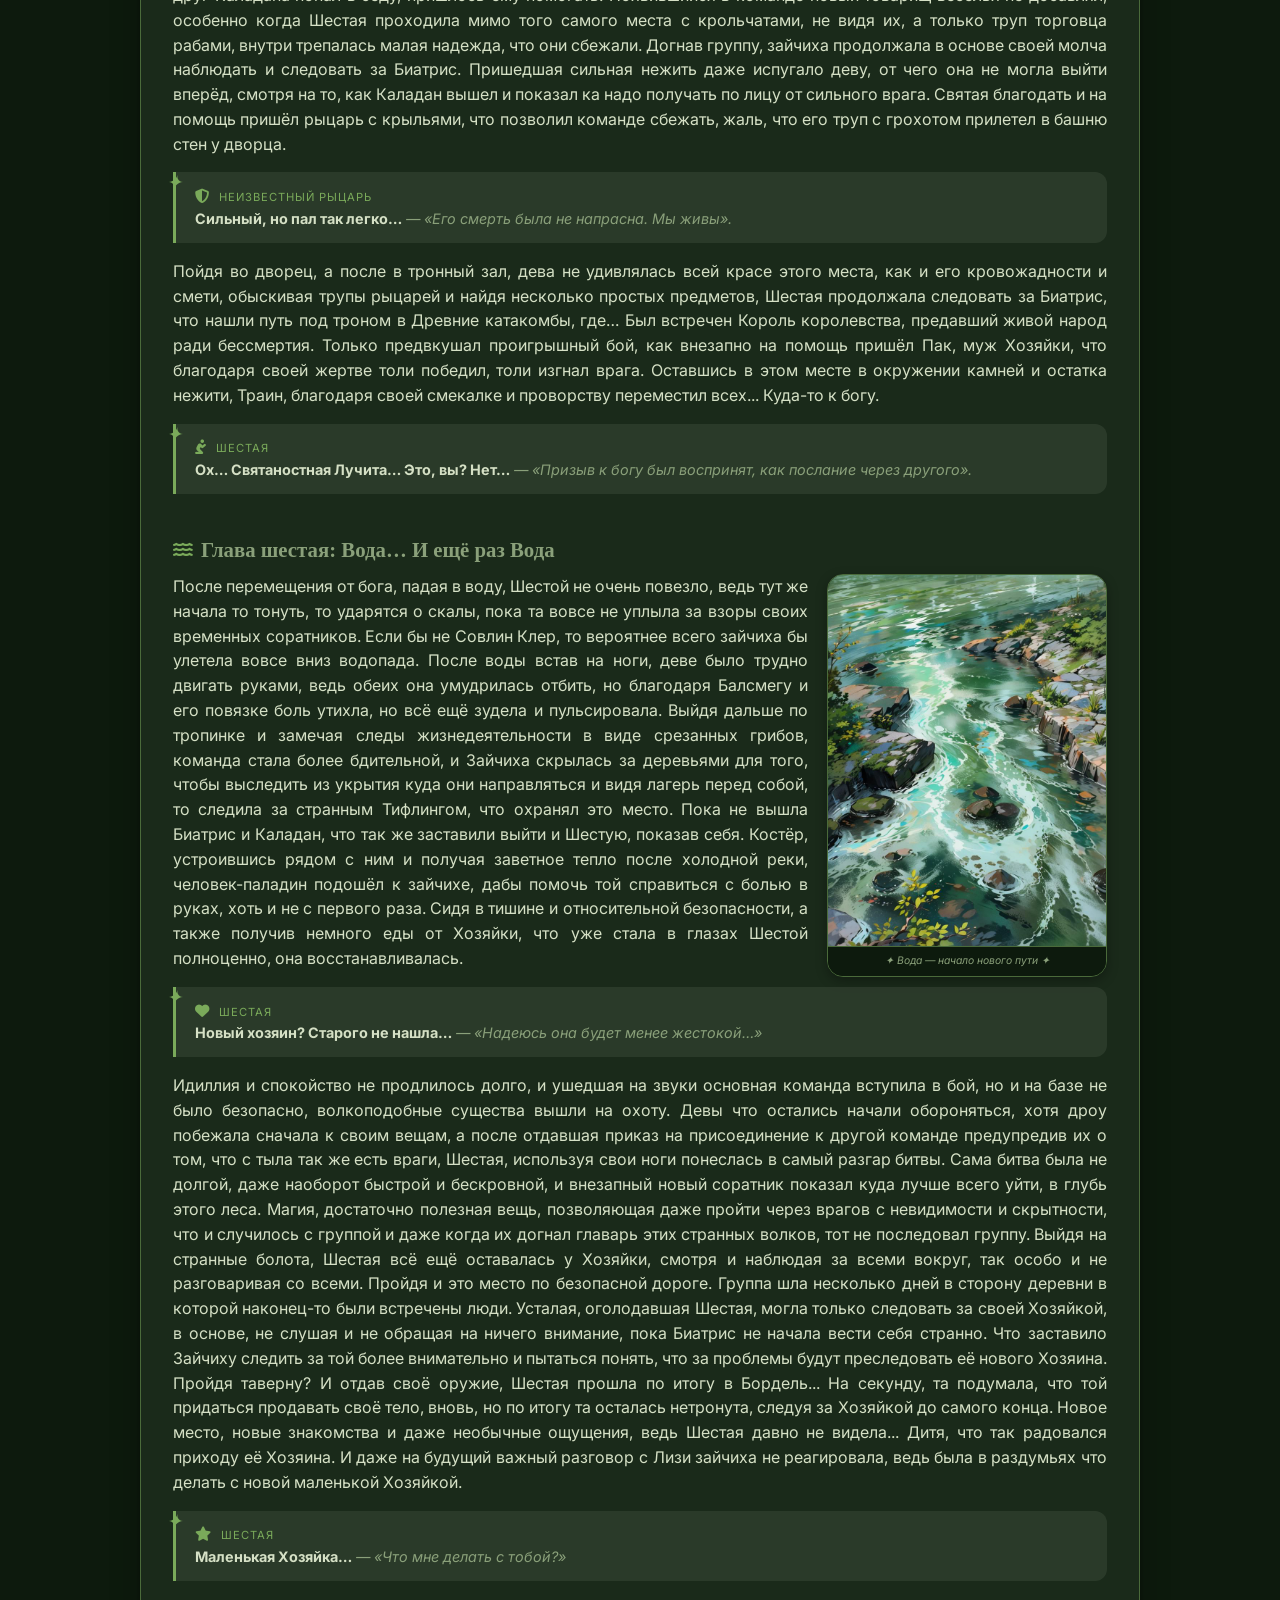
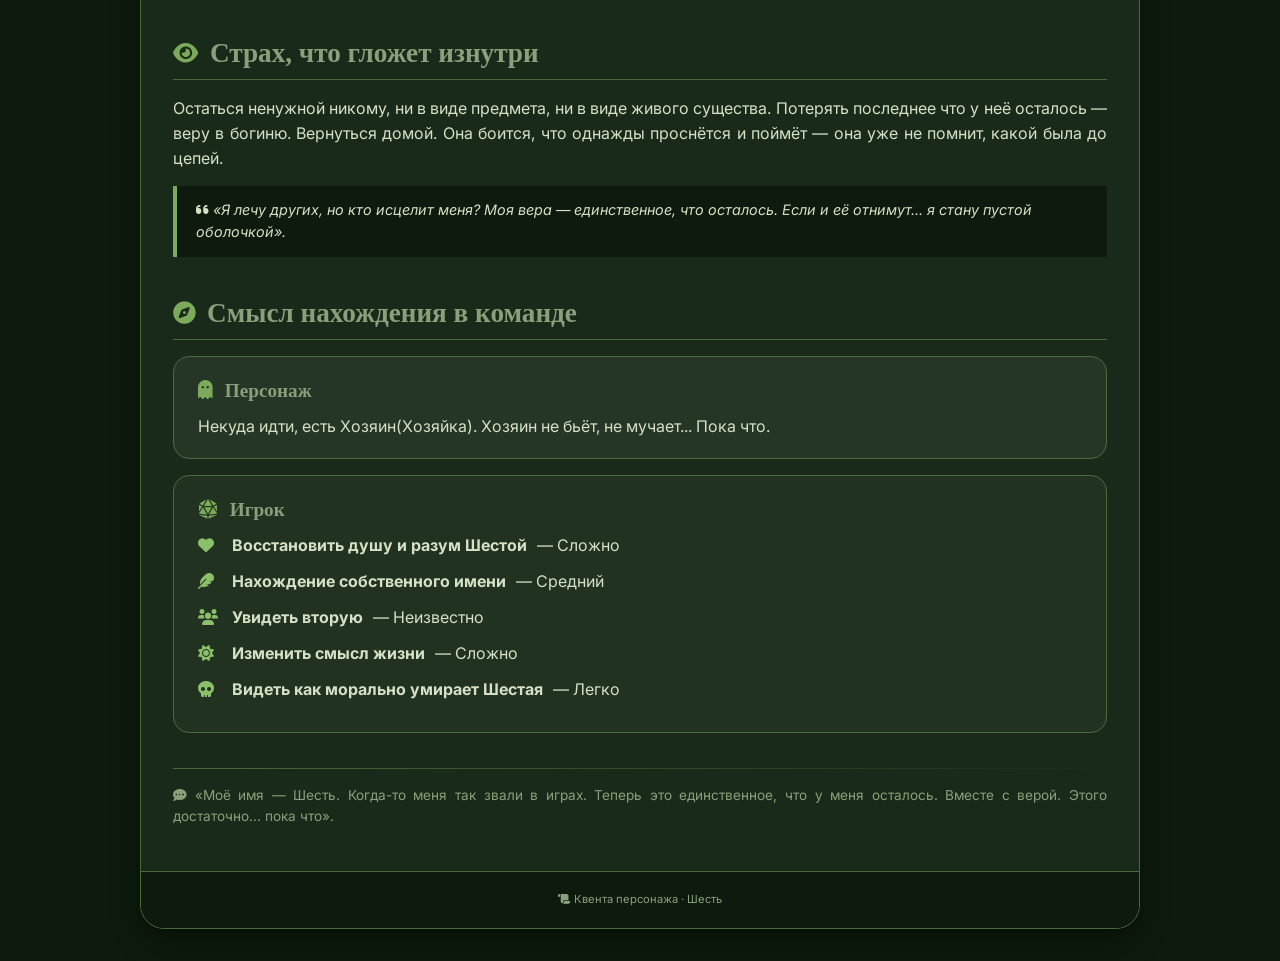
==== commit a90a8106: "Update index.html" ====
--- a/index.html
+++ b/index.html
@@ -80,11 +80,6 @@
                         <span class="whisper-name">Элеутерия</span> — «свобода». Имя, которое стало шуткой судьбы. Свободная по рождению, рабыня по жизни.
                     </div>
                     <div class="section-text" data-aos="fade-up" data-aos-delay="300" data-aos-duration="600">Пока в один на удивление дождливый день, в деревню не пришли приключенцы, что просили еды, тепла и крова, не за бесплатно. Положительный ответ со стороны "Вожака" не стал долго ждать и приключенцы начали жить неподалёку от дома главы. Оставаясь жить в столь большой деревне, было трудно не привлекать внимание, особенно, когда компания приключенцев была максимально разносторонней не только роду деятельности, но и расам. И понемногу к ним начала тянуться детвора, любопытствуя и интересуясь жизнью за Лесами. В моментах игры и забавы переменились на сидения у кострища и выслушивания историй от их Барда-человека, который через мелодии и знанием их языка передавал приключения команды. Всё внимание детворы было приковано к ним, в особенности самой большой из них, что на свой малый возраст выглядела как уже взрослая зайчиха, её внимание была почти полностью украдено жрицей-эльфом и магом-орком их красотой магии, её полезности, а главное особенности. Прошло время и наступил момент ухода приключенцев из деревни, они задержались дольше необходимого как раз таки из-за ребятишек, не желавшие их отпускать пока те не расскажут все их истории и пока "Элеутерия" не вкусит благи магии и божественного чуда. И всё-таки, без этих людей деревня стала будто тише и грустнее...</div>
-                    <div class="memory-whisper" data-aos="fade-right" data-aos-delay="420">
-                        <i class="fas fa-heart"></i>
-                        <span class="whisper-relation">Одиннадцатая · Дочь Вожака</span><br>
-                        <span class="whisper-name">Агния</span> — добрая, уютная. Её готовка могла вылечить любую боль. Дом без неё — пустой. Дом без нас всех — пустой.
-                    </div>
                     <div class="section-text" data-aos="fade-up" data-aos-delay="450" data-aos-duration="600">Продолжать жить в тишине и грусти после ухода приключенцев, было бы неправильно и дети решили, что им тоже нужна их собственная команда приключенцев и начали игры пышнее прежних, теперь у каждого были свои роли, свои цели и свои вдохновители образов. Команд было много, около семи, и большая зайчиха попала в первую, как та, кто из первых предложила так играть. Состав первой команды состоял из целых двенадцати зайцев, хотя в остальных было больше. "Элеутерия" могла бы стать лидером в первой команде, но решила отдать этот пост сильнейшим по силе зайцам, старшим трём братьям и двум старшим сёстрам, оставив при себе шестое место отыгрывая роль жрицы. Остальные заняли числа от семи, до двенадцати, деля и даже копируя роли друг друга. Так и началась более задорное и радостное детство, продлившееся вплоть до подросткового возраста, где роли стали негласными именами между друг другом, а простые игры перешли в серьёзное обучение.</div>
                     <div class="memory-whisper" data-aos="fade-right" data-aos-delay="530">
                         <i class="fas fa-shield-alt"></i>
@@ -201,7 +196,7 @@
                     <div class="clear-float"></div>
                 </div>
                 
-                <!-- ===== ГЛАВА 6 (для параллакса) ===== -->
+                <!-- ===== ГЛАВА 6 ===== -->
                 <div class="history-chapter" data-chapter="6">
                     <div class="history-title" data-aos="fade-right" data-aos-duration="500"><i class="fas fa-water"></i> Глава шестая: Вода… И ещё раз Вода</div>
                     <div class="chapter-image-right" data-aos="fade-left" data-aos-duration="700">
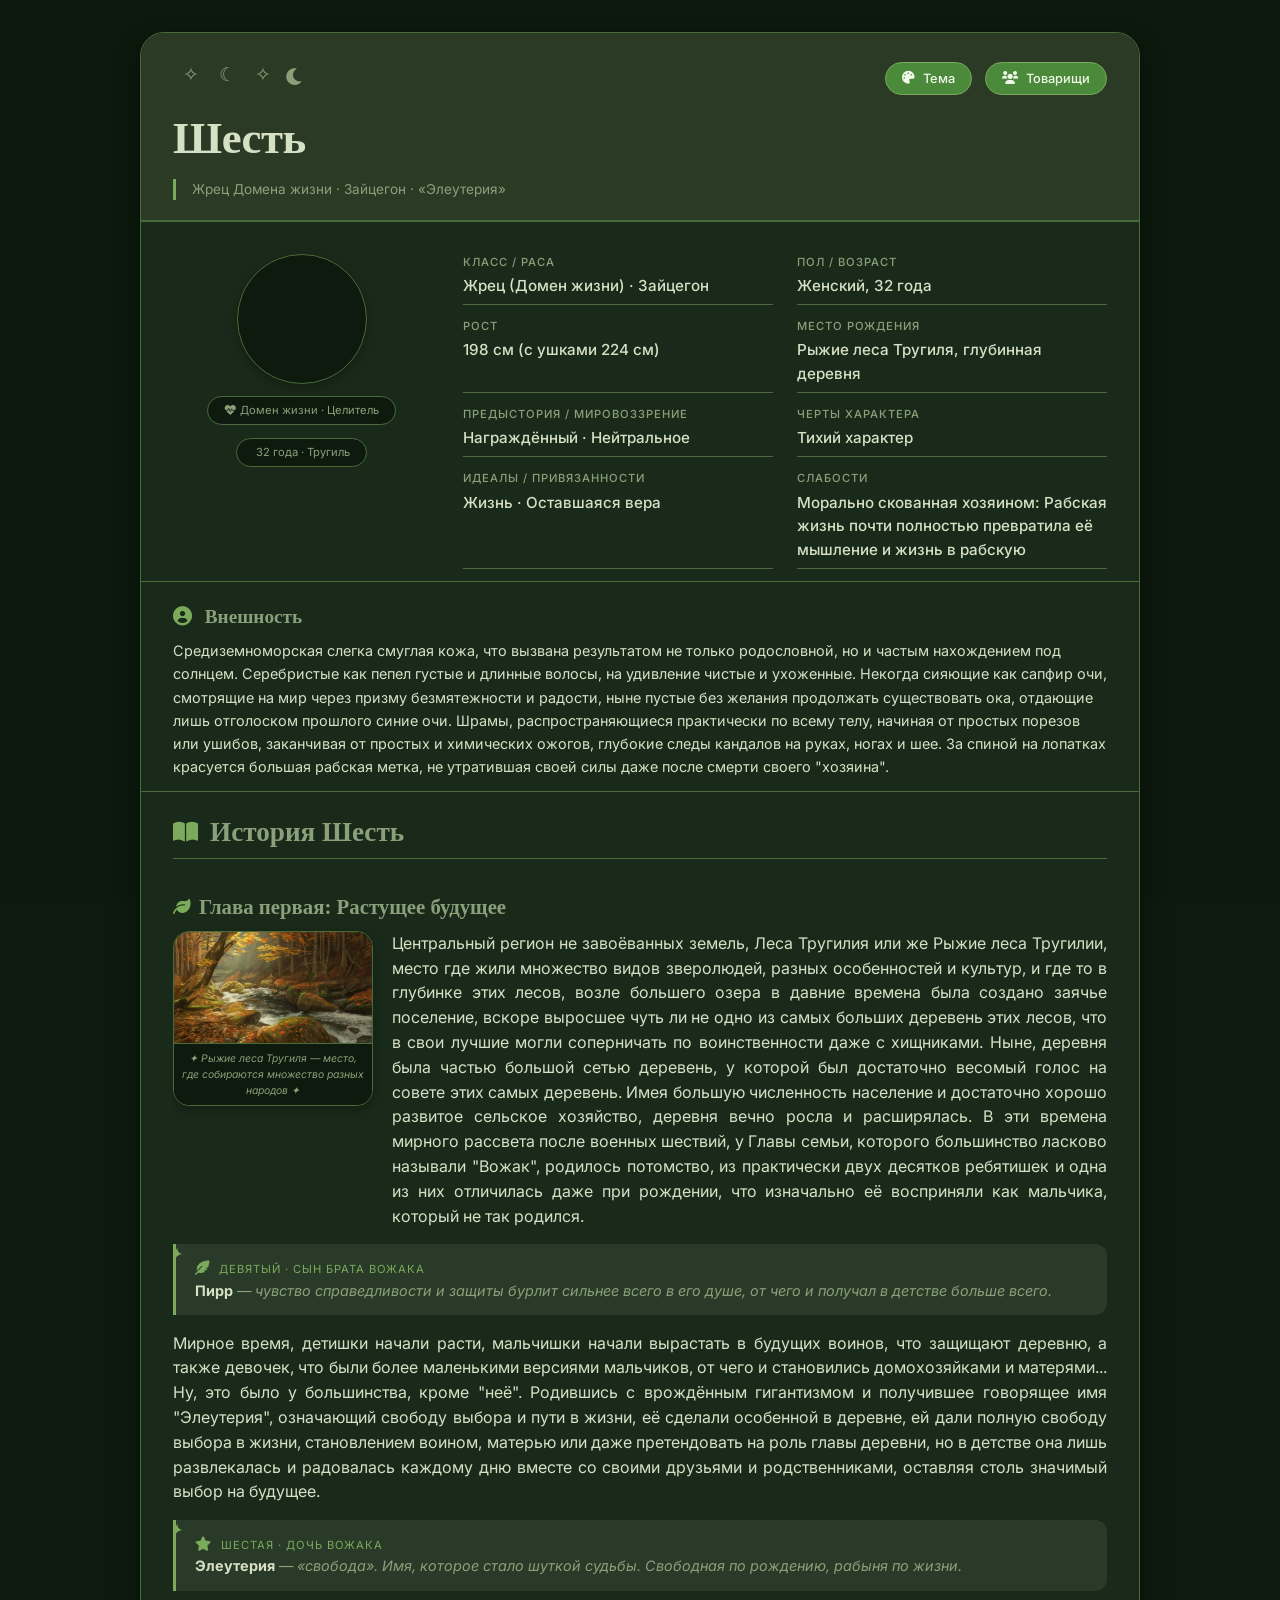
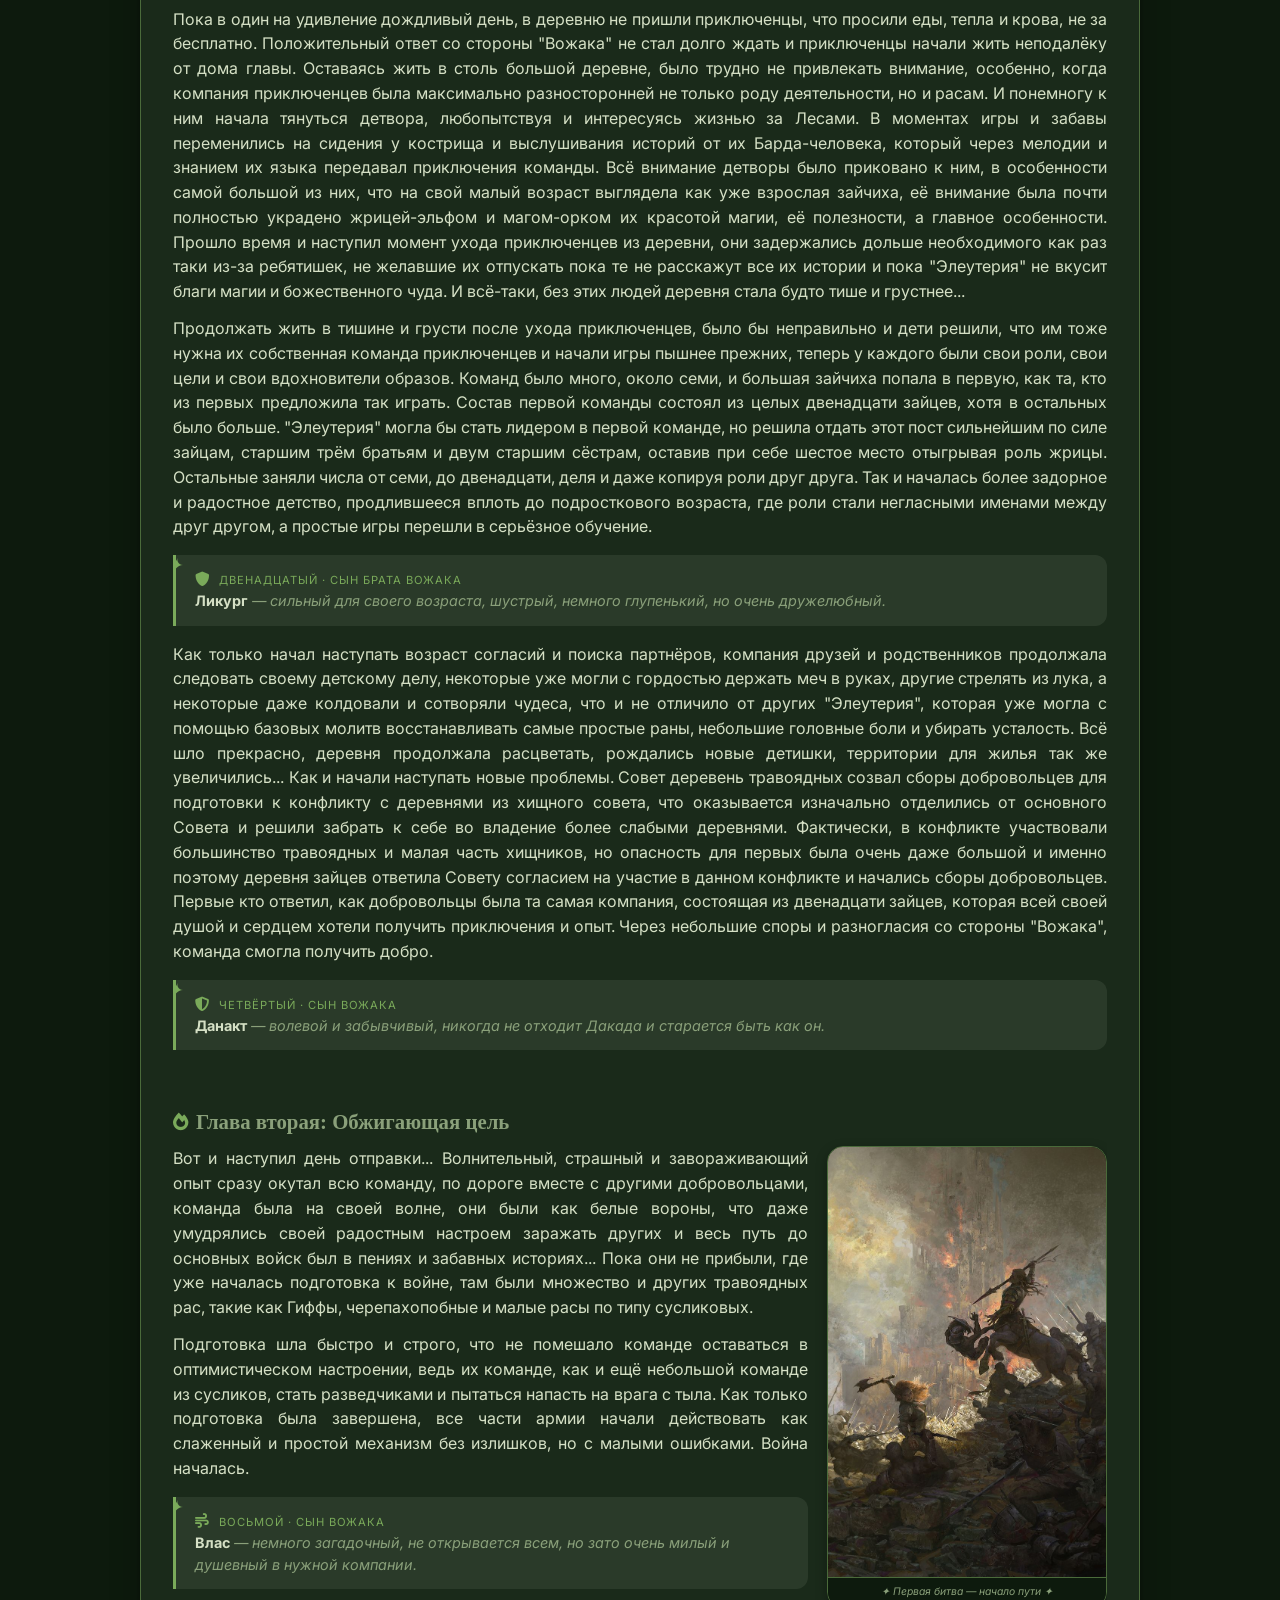
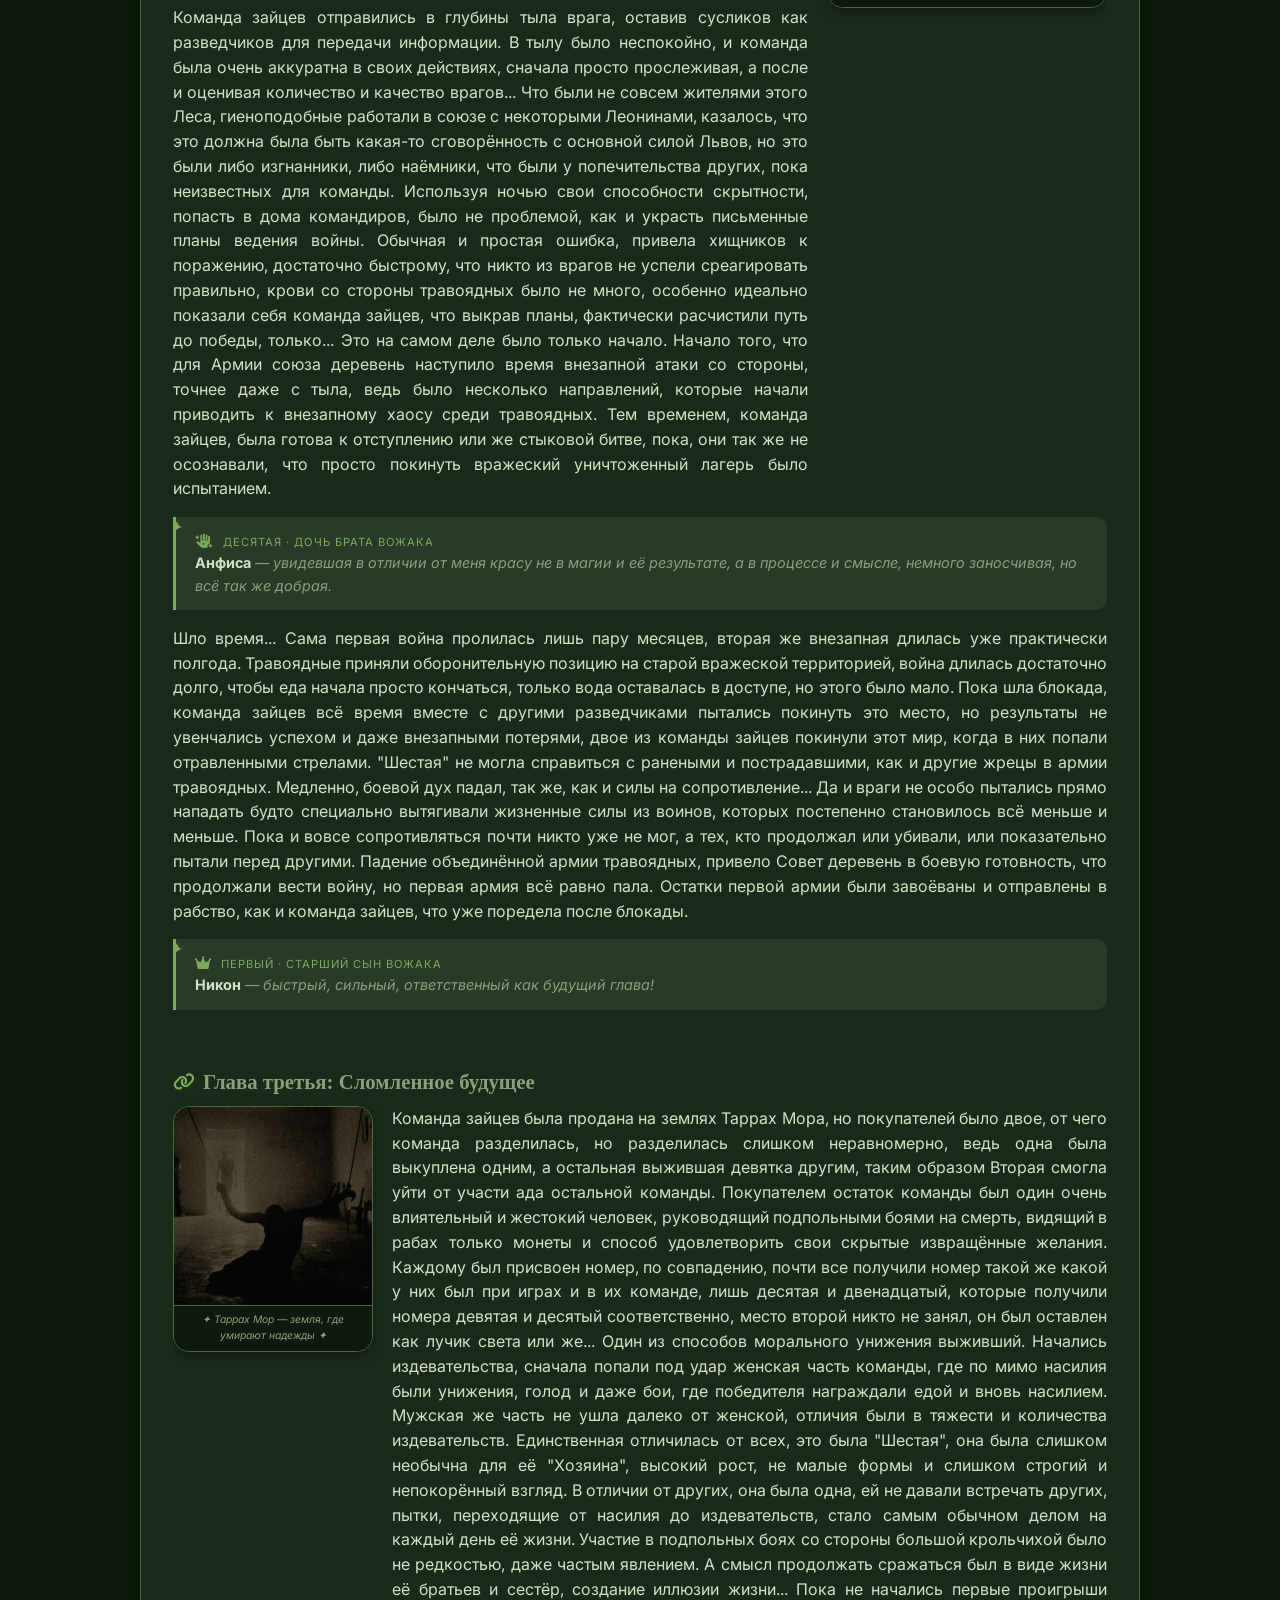
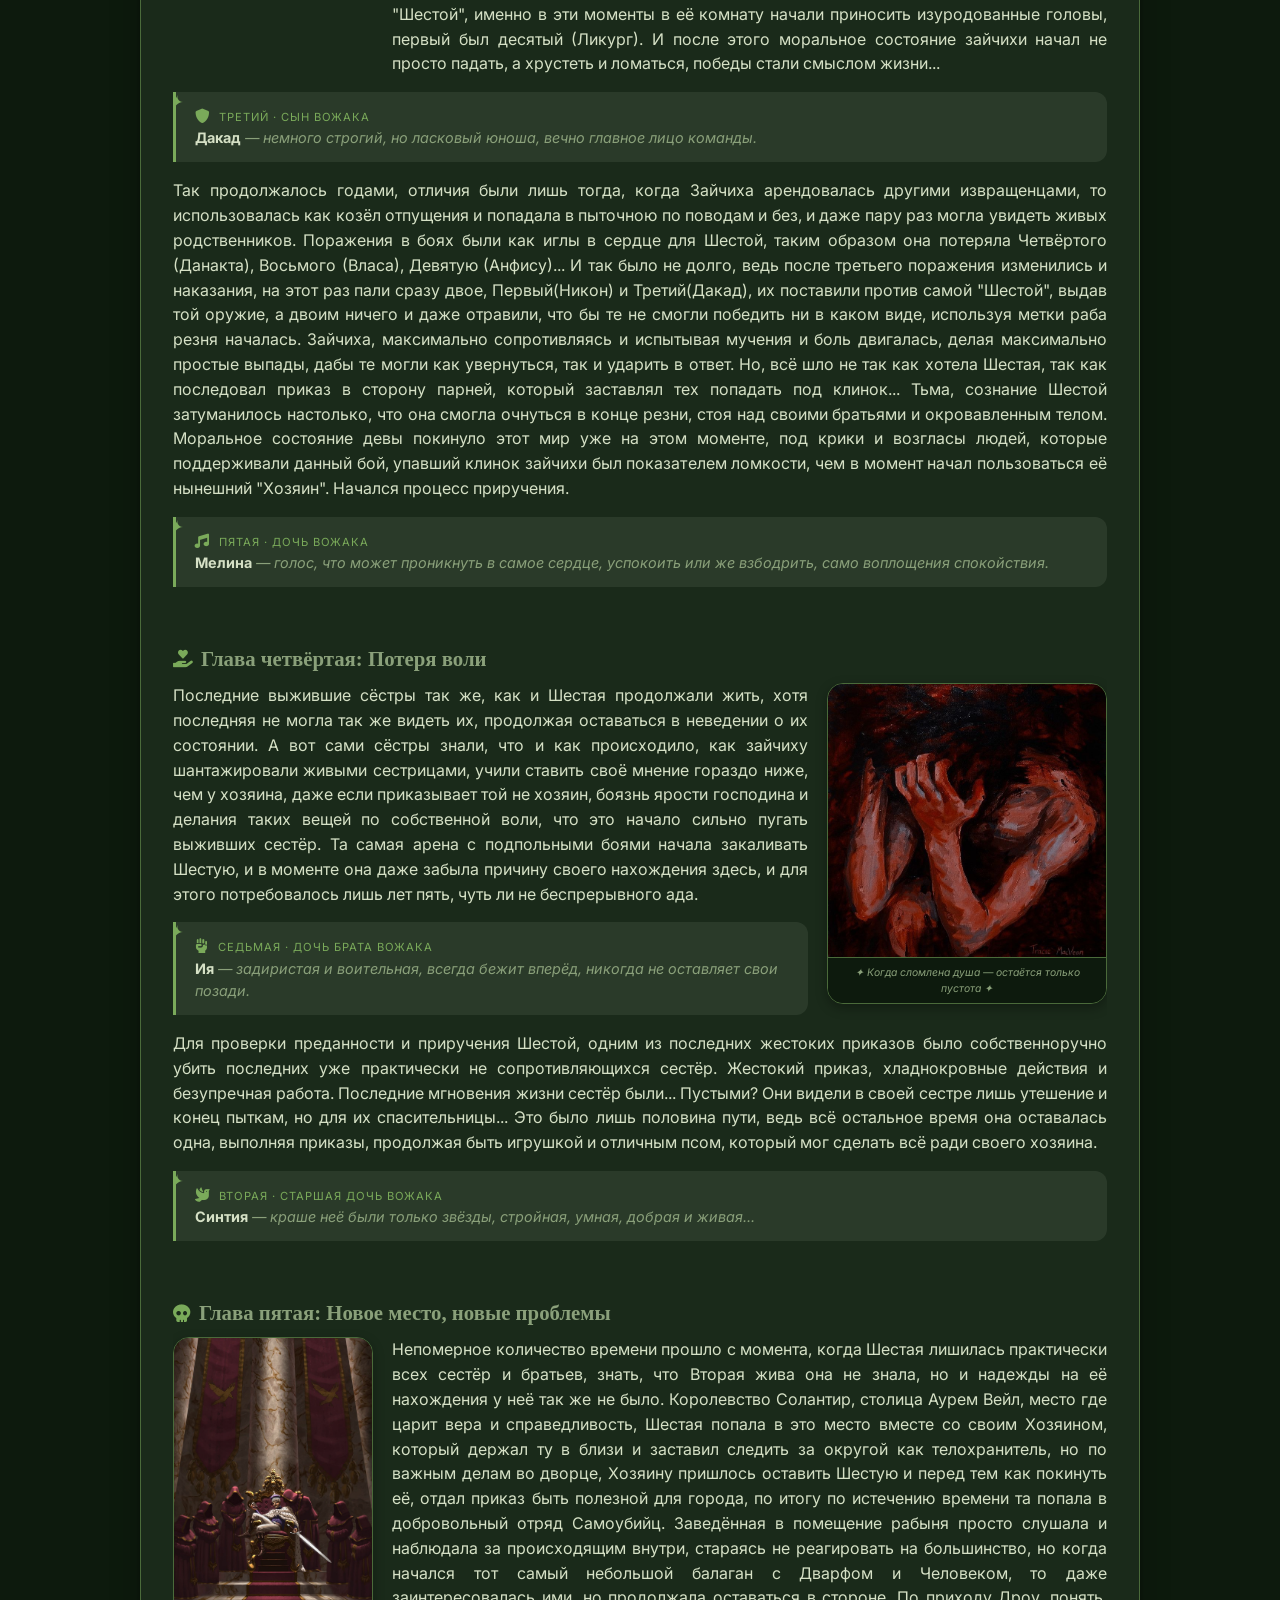
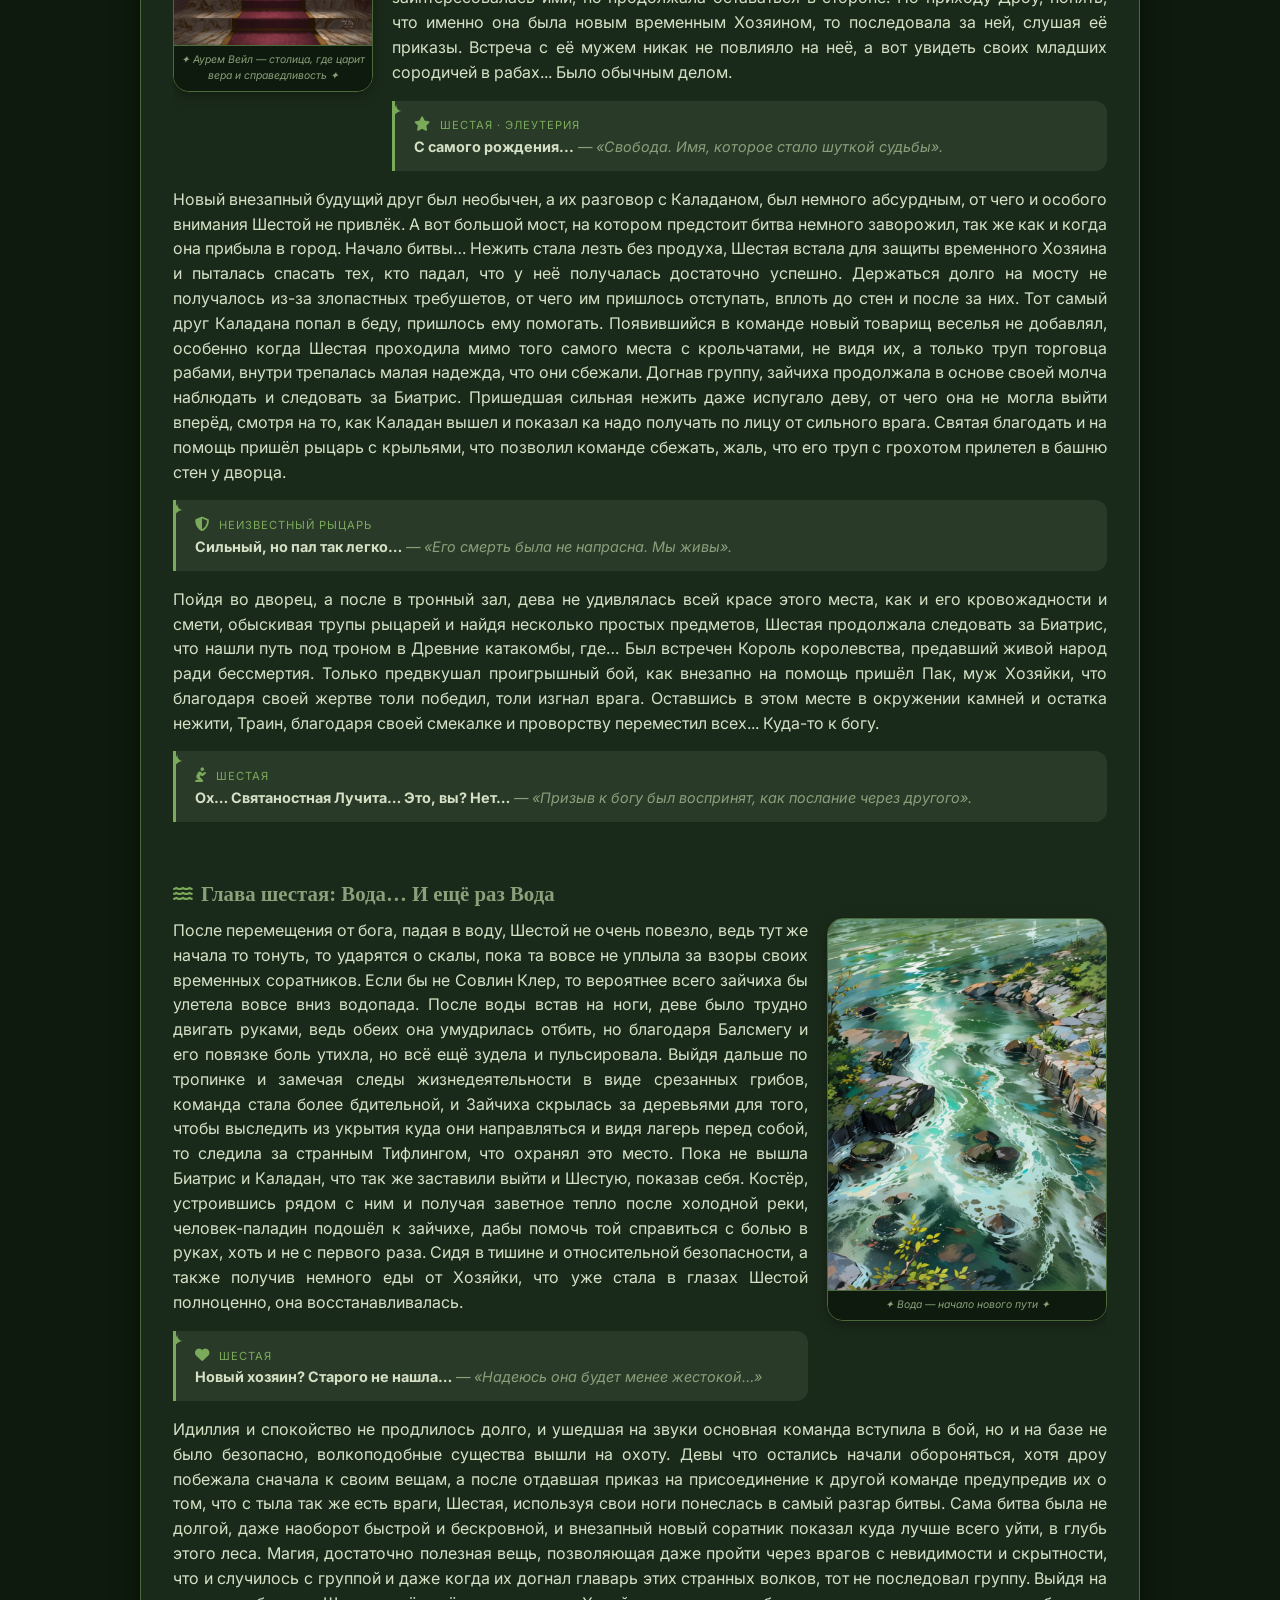
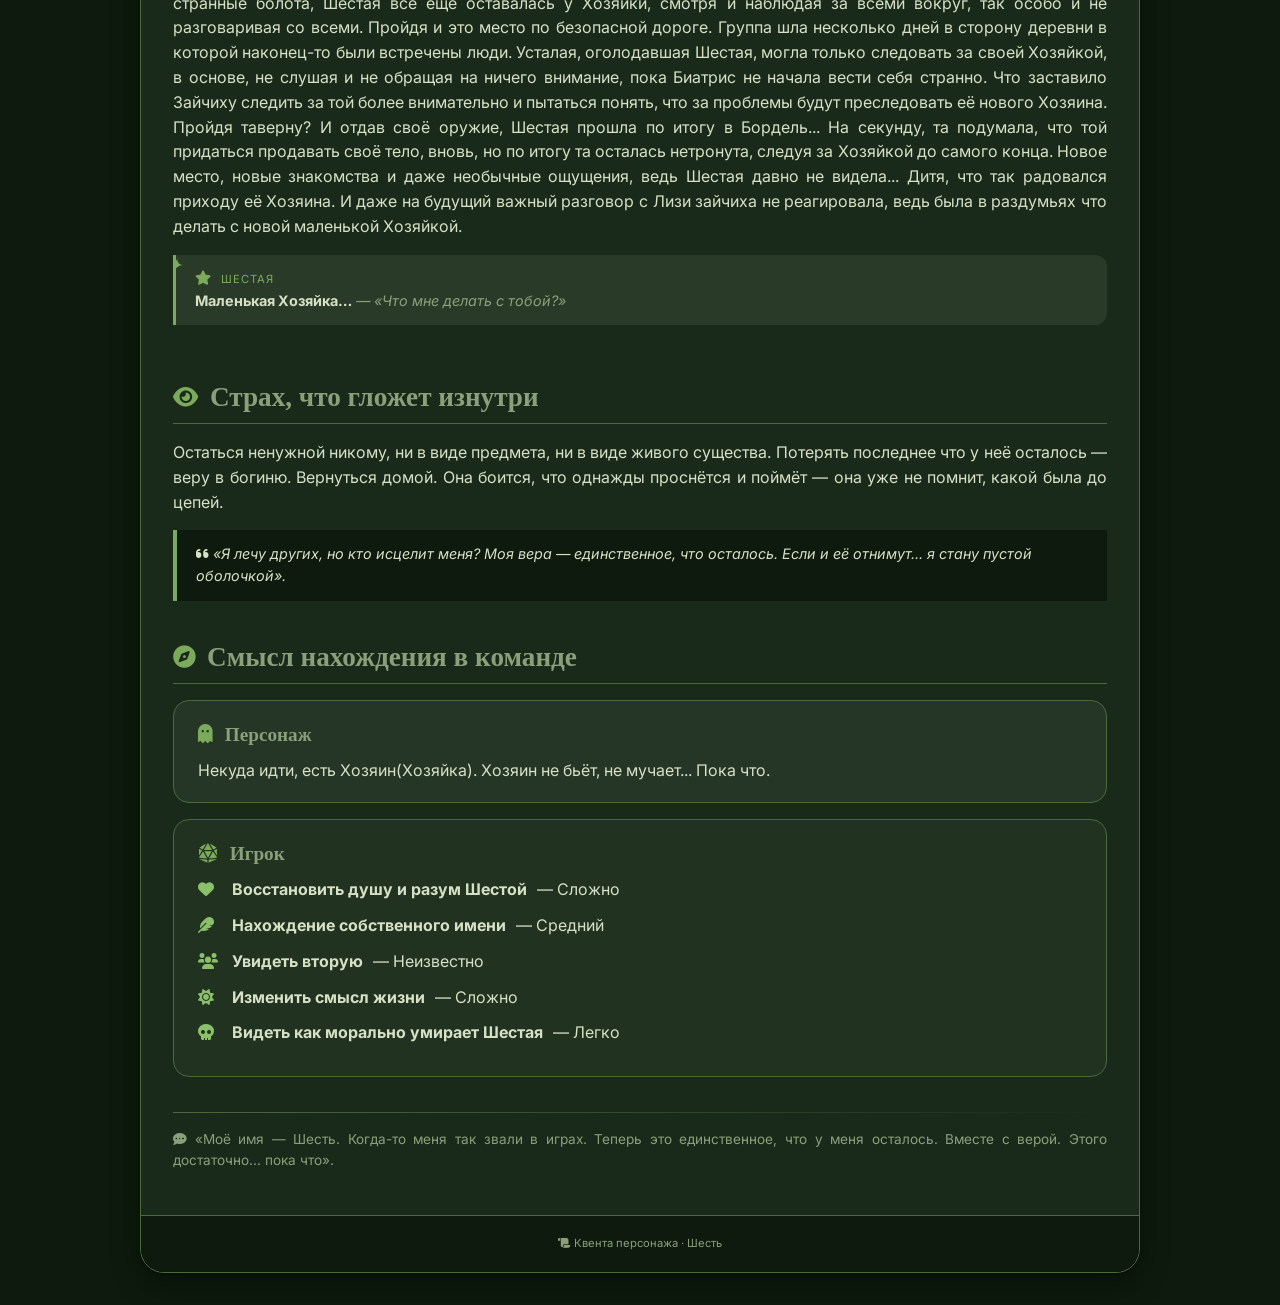
==== commit 08752186: "Update index.html" ====
--- a/index.html
+++ b/index.html
@@ -10,8 +10,13 @@
     <link rel="stylesheet" href="style.css">
 </head>
 <body>
+<!-- ===== ФОНЫ ДЛЯ КАЖДОЙ ГЛАВЫ ===== -->
 <div class="parallax-bg parallax-bg-1"></div>
 <div class="parallax-bg parallax-bg-2"></div>
+<div class="parallax-bg parallax-bg-3"></div>
+<div class="parallax-bg parallax-bg-4"></div>
+<div class="parallax-bg parallax-bg-5"></div>
+<div class="parallax-bg parallax-bg-6"></div>
 
 <div class="container">
     <div class="dossier">
--- a/style.css
+++ b/style.css
@@ -695,6 +695,7 @@
 /* ===== ГЛАВЫ ИСТОРИИ ===== */
 .history-chapter { 
     margin-bottom: 1.5rem; 
+    overflow: hidden;
 }
 
 .history-title {
@@ -772,7 +773,13 @@
     transition: color 0.3s ease, background 0.3s ease, border 0.3s ease;
 }
 
-/* ===== ВОСПОМИНАНИЯ (MEMORY WHISPER) ===== */
+/* ===== ОТСТУПЫ ДЛЯ ТЕКСТА ВОКРУГ КАРТИНОК ===== */
+.section-text {
+    overflow: hidden;
+    word-wrap: break-word;
+    overflow-wrap: break-word;
+}
+
 .memory-whisper {
     background: rgba(234, 245, 224, 0.08);
     padding: 0.8rem 1.2rem;
@@ -784,6 +791,9 @@
     font-size: 0.9rem;
     position: relative;
     transition: all 0.3s ease;
+    overflow: hidden;
+    word-wrap: break-word;
+    overflow-wrap: break-word;
 }
 
 .memory-whisper::before {
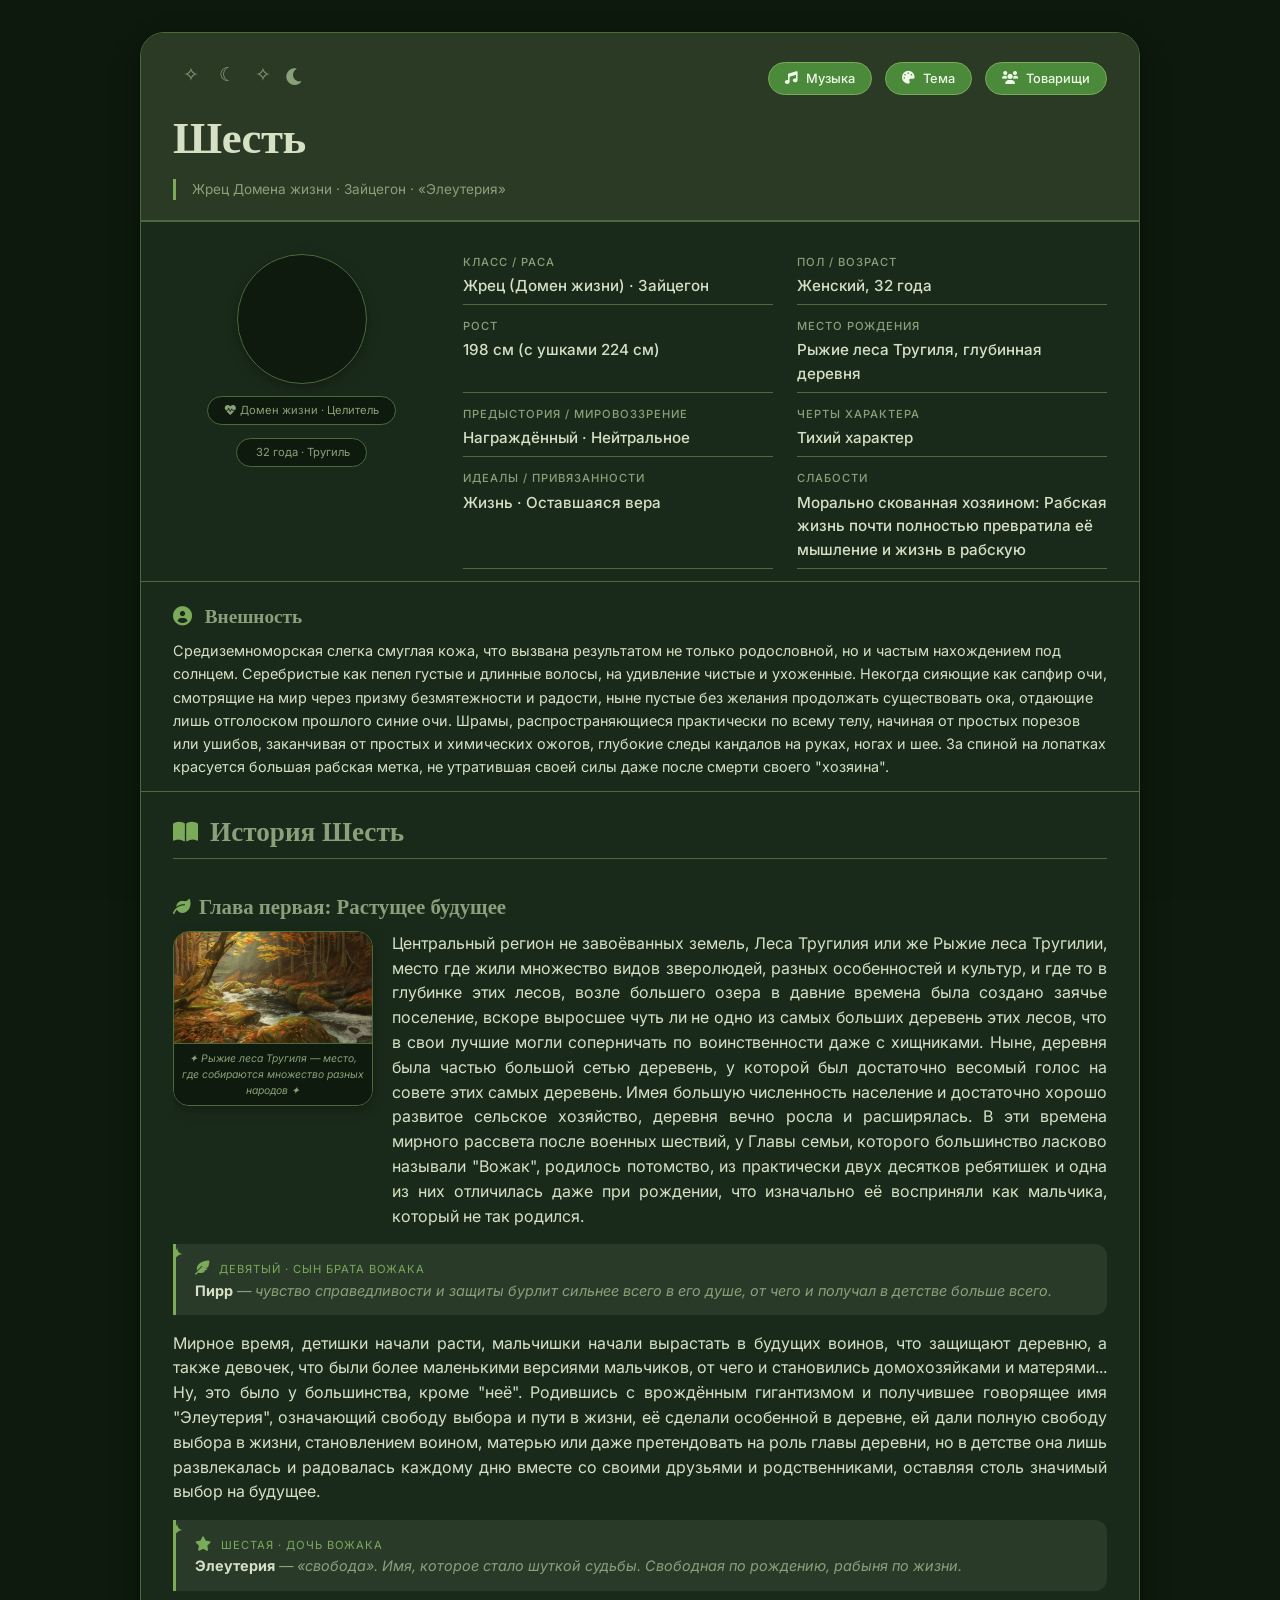
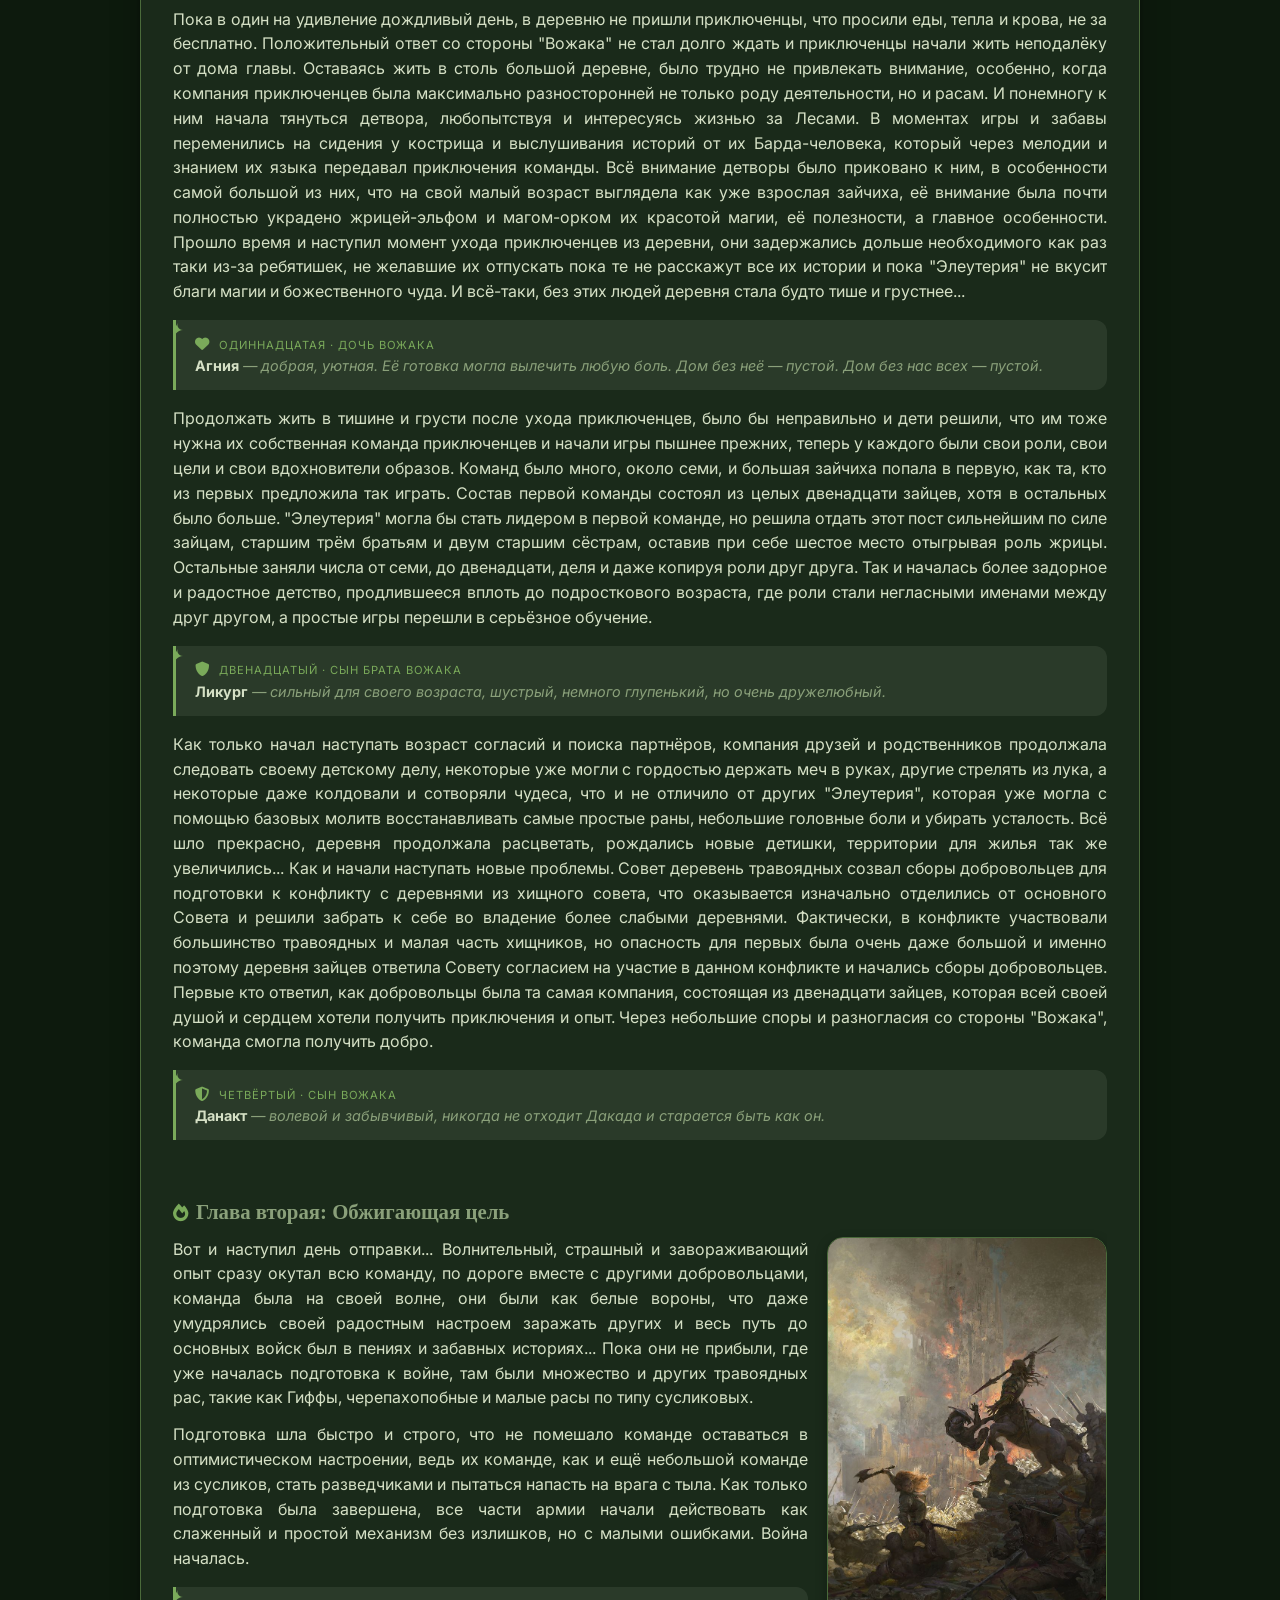
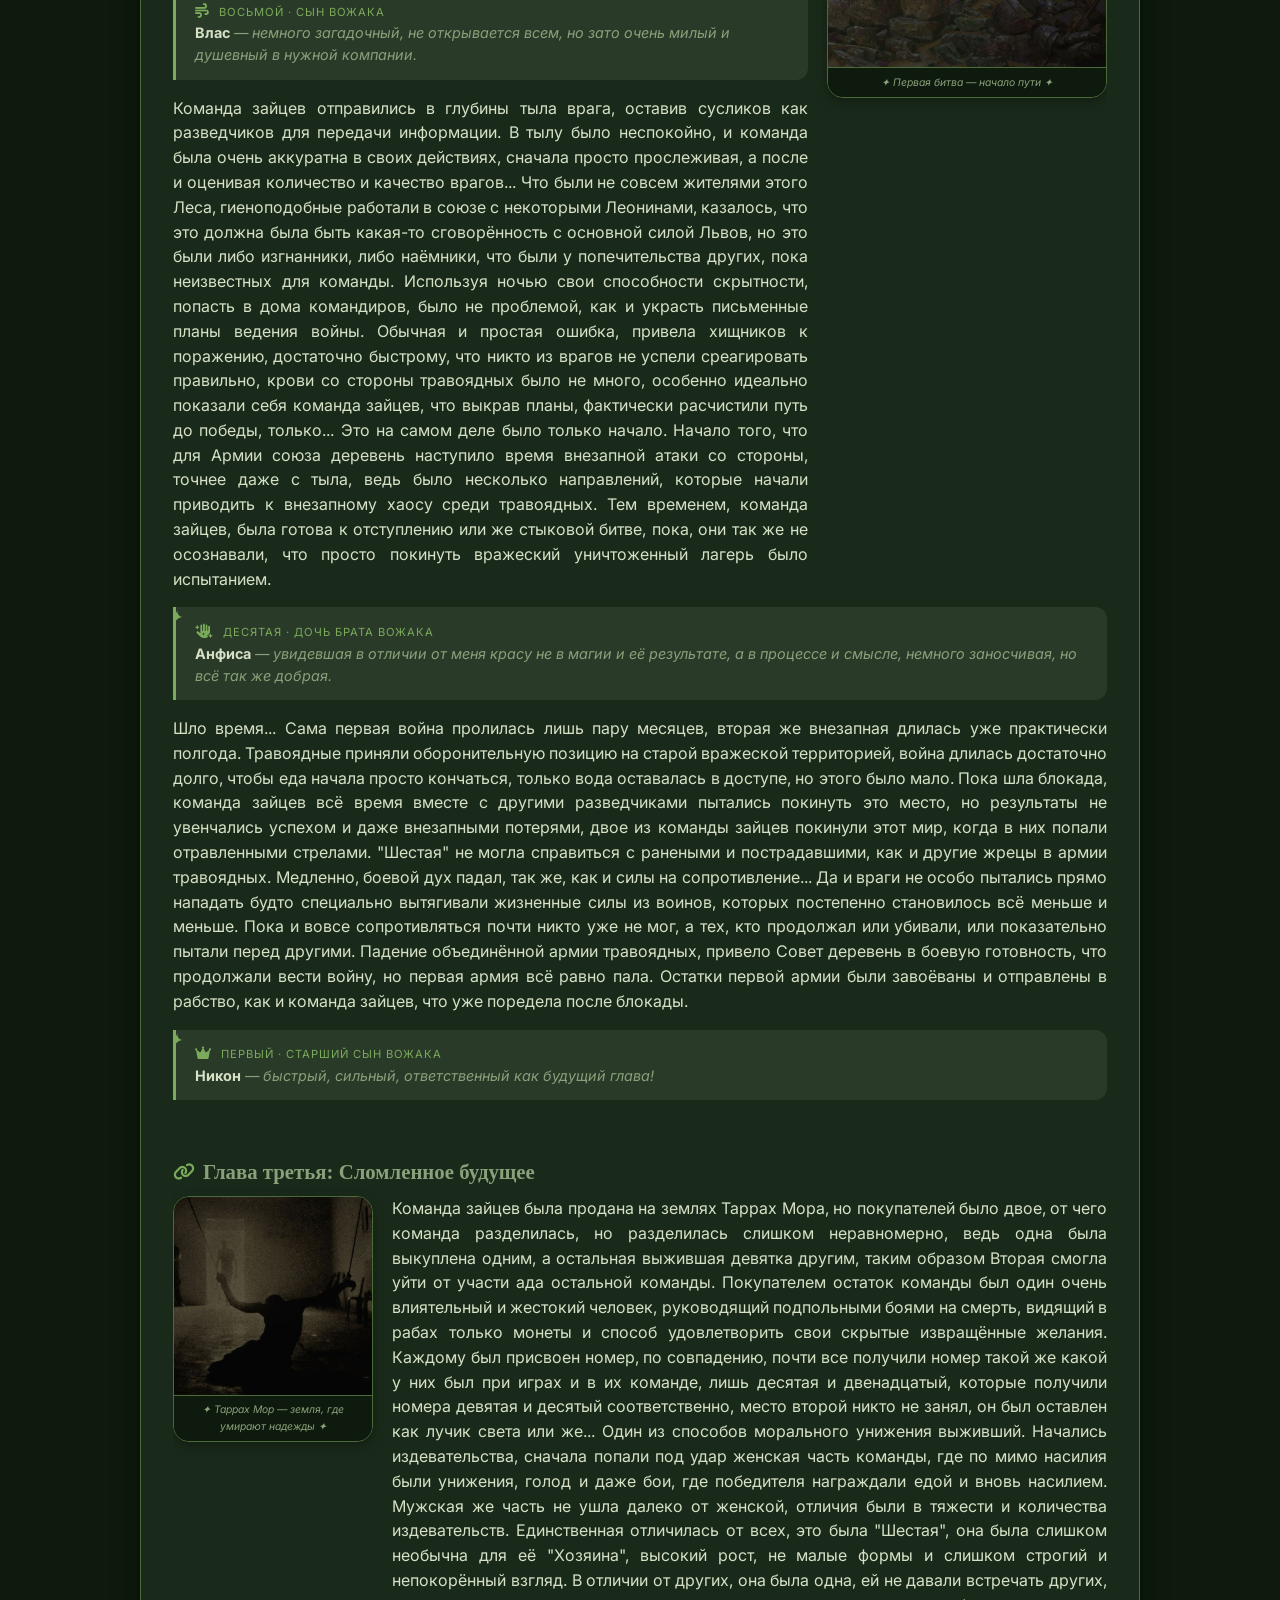
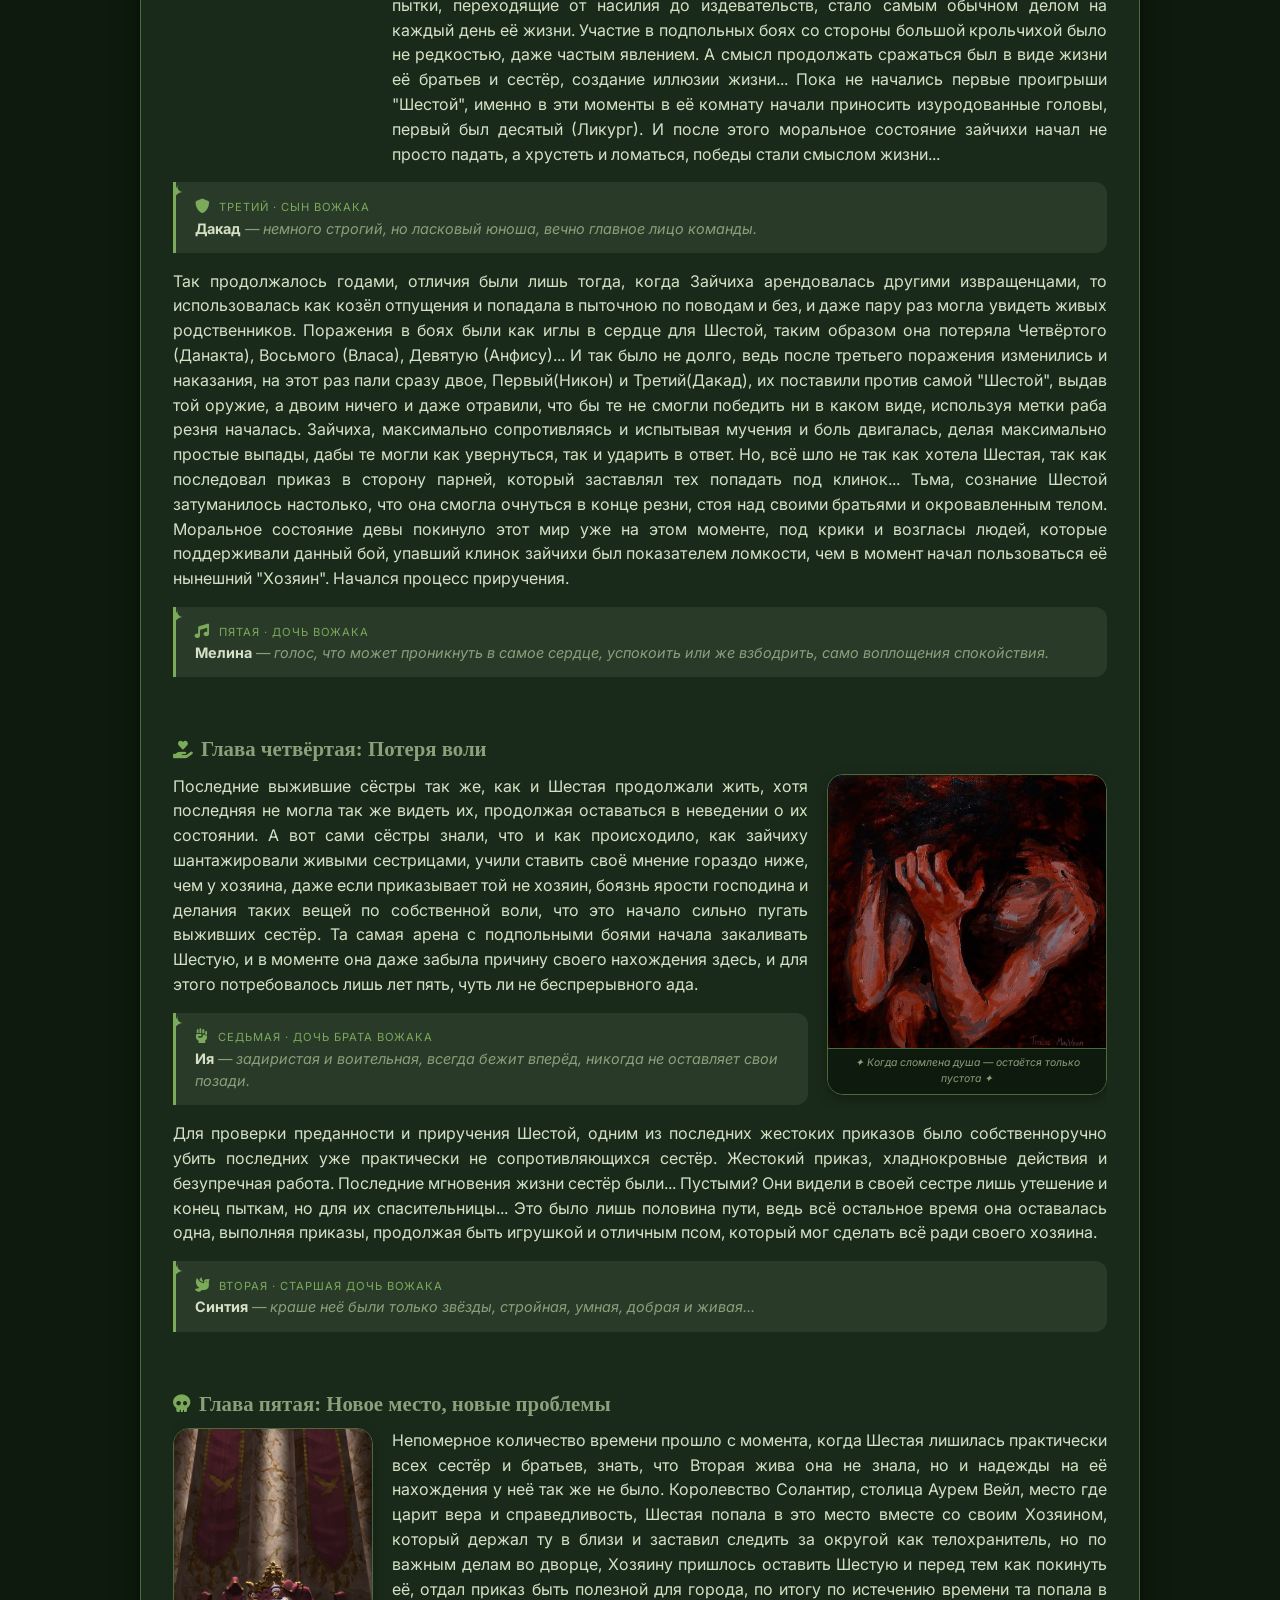
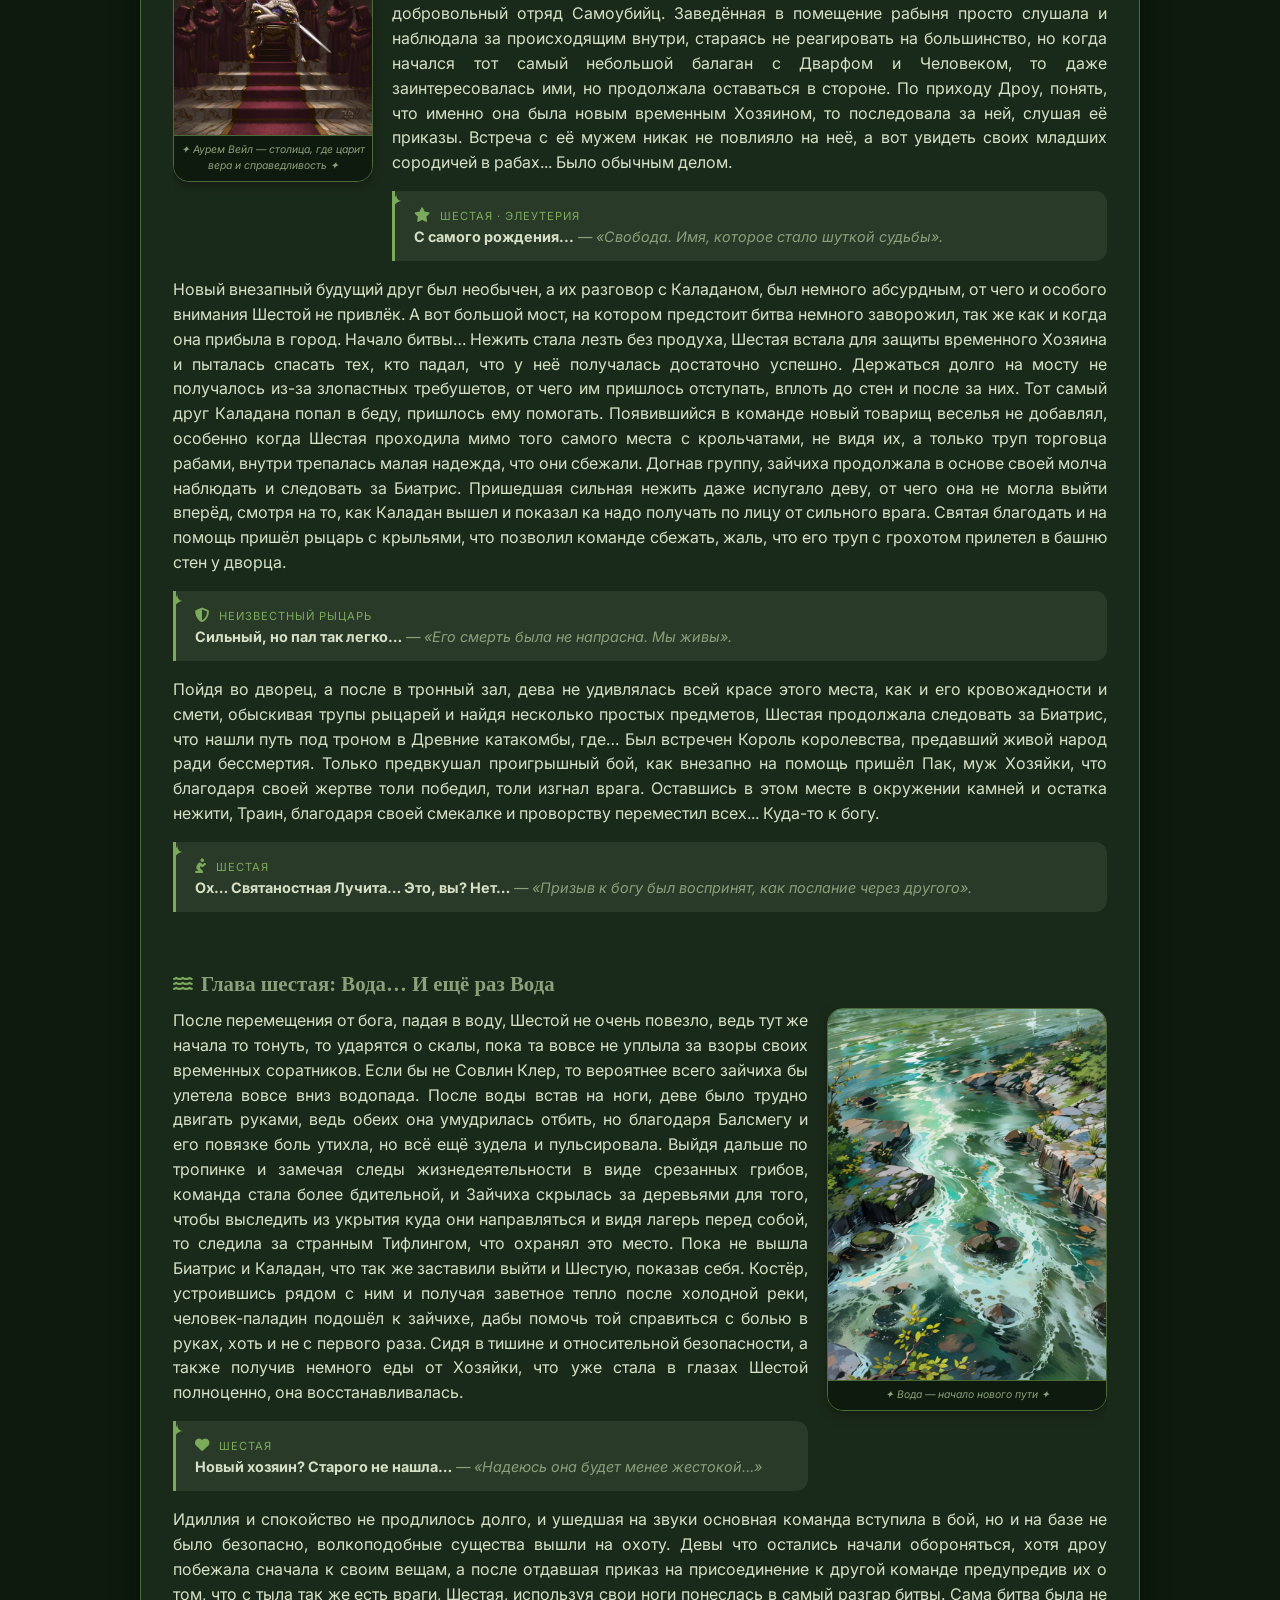
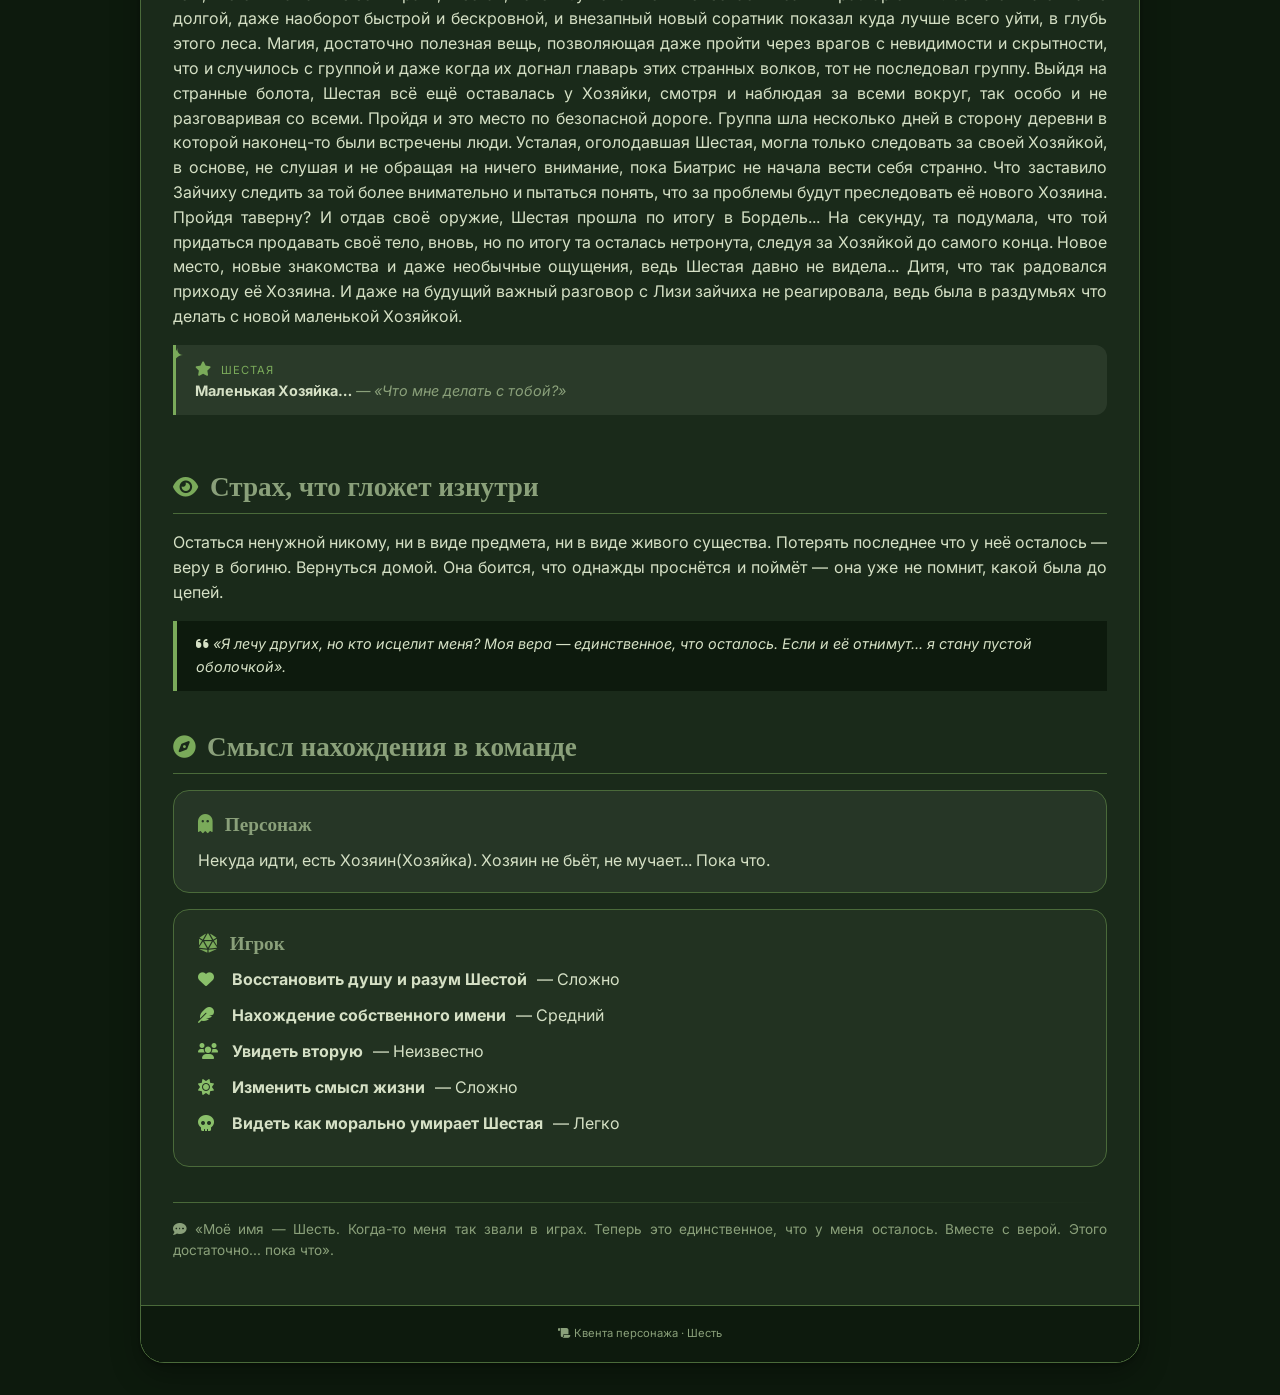
==== commit 516d0567: "Update index.html" ====
--- a/index.html
+++ b/index.html
@@ -8,6 +8,37 @@
     <link rel="stylesheet" href="https://cdnjs.cloudflare.com/ajax/libs/font-awesome/6.0.0-beta3/css/all.min.css">
     <link href="https://unpkg.com/aos@2.3.1/dist/aos.css" rel="stylesheet">
     <link rel="stylesheet" href="style.css">
+    <style>
+        /* ===== КНОПКА МУЗЫКИ ===== */
+        .music-btn {
+            background: var(--accent-dark);
+            border: 1px solid var(--accent);
+            color: #f0f8ea;
+            padding: 0.5rem 1rem;
+            border-radius: 40px;
+            font-size: 0.8rem;
+            font-weight: 500;
+            cursor: pointer;
+            transition: all 0.2s;
+            display: flex;
+            align-items: center;
+            gap: 8px;
+            font-family: 'Inter', sans-serif;
+            z-index: 10;
+        }
+        .music-btn:hover {
+            background: var(--accent);
+            color: #1f3a1a;
+            transform: scale(1.02);
+        }
+        .music-btn.playing i {
+            animation: spin 2s linear infinite;
+        }
+        @keyframes spin {
+            0% { transform: rotate(0deg); }
+            100% { transform: rotate(360deg); }
+        }
+    </style>
 </head>
 <body>
 <!-- ===== ФОНЫ ДЛЯ КАЖДОЙ ГЛАВЫ ===== -->
@@ -28,6 +59,7 @@
             <h1 data-aos="fade-down" data-aos-duration="800">Шесть</h1>
             <div class="sub" data-aos="fade-right" data-aos-delay="200" data-aos-duration="600">Жрец Домена жизни · Зайцегон · «Элеутерия»</div>
             <div class="header-buttons">
+                <button class="music-btn" id="musicBtn"><i class="fas fa-music"></i> Музыка</button>
                 <button class="theme-btn" id="themeBtn"><i class="fas fa-palette"></i> Тема</button>
                 <button class="comrades-btn" id="comradesBtn"><i class="fas fa-users"></i> Товарищи</button>
             </div>
@@ -73,30 +105,47 @@
                         <div class="image-caption">✦ Рыжие леса Тругиля — место, где собираются множество разных народов ✦</div>
                     </div>
                     <div class="section-text" data-aos="fade-up" data-aos-delay="100" data-aos-duration="600">Центральный регион не завоёванных земель, Леса Тругилия или же Рыжие леса Тругилии, место где жили множество видов зверолюдей, разных особенностей и культур, и где то в глубинке этих лесов, возле большего озера в давние времена была создано заячье поселение, вскоре выросшее чуть ли не одно из самых больших деревень этих лесов, что в свои лучшие могли соперничать по воинственности даже с хищниками. Ныне, деревня была частью большой сетью деревень, у которой был достаточно весомый голос на совете этих самых деревень. Имея большую численность население и достаточно хорошо развитое сельское хозяйство, деревня вечно росла и расширялась. В эти времена мирного рассвета после военных шествий, у Главы семьи, которого большинство ласково называли "Вожак", родилось потомство, из практически двух десятков ребятишек и одна из них отличилась даже при рождении, что изначально её восприняли как мальчика, который не так родился.</div>
+                    
+                    <!-- ПИРР -->
                     <div class="memory-whisper" data-aos="fade-right" data-aos-delay="250">
                         <i class="fas fa-feather-alt"></i>
                         <span class="whisper-relation">Девятый · Сын брата Вожака</span><br>
                         <span class="whisper-name">Пирр</span> — чувство справедливости и защиты бурлит сильнее всего в его душе, от чего и получал в детстве больше всего.
                     </div>
+                    
                     <div class="section-text" data-aos="fade-up" data-aos-delay="200" data-aos-duration="600">Мирное время, детишки начали расти, мальчишки начали вырастать в будущих воинов, что защищают деревню, а также девочек, что были более маленькими версиями мальчиков, от чего и становились домохозяйками и матерями... Ну, это было у большинства, кроме "неё". Родившись с врождённым гигантизмом и получившее говорящее имя "Элеутерия", означающий свободу выбора и пути в жизни, её сделали особенной в деревне, ей дали полную свободу выбора в жизни, становлением воином, матерью или даже претендовать на роль главы деревни, но в детстве она лишь развлекалась и радовалась каждому дню вместе со своими друзьями и родственниками, оставляя столь значимый выбор на будущее.</div>
+                    
                     <div class="memory-whisper" data-aos="fade-right" data-aos-delay="300">
                         <i class="fas fa-star"></i>
                         <span class="whisper-relation">Шестая · Дочь Вожака</span><br>
                         <span class="whisper-name">Элеутерия</span> — «свобода». Имя, которое стало шуткой судьбы. Свободная по рождению, рабыня по жизни.
                     </div>
+                    
                     <div class="section-text" data-aos="fade-up" data-aos-delay="300" data-aos-duration="600">Пока в один на удивление дождливый день, в деревню не пришли приключенцы, что просили еды, тепла и крова, не за бесплатно. Положительный ответ со стороны "Вожака" не стал долго ждать и приключенцы начали жить неподалёку от дома главы. Оставаясь жить в столь большой деревне, было трудно не привлекать внимание, особенно, когда компания приключенцев была максимально разносторонней не только роду деятельности, но и расам. И понемногу к ним начала тянуться детвора, любопытствуя и интересуясь жизнью за Лесами. В моментах игры и забавы переменились на сидения у кострища и выслушивания историй от их Барда-человека, который через мелодии и знанием их языка передавал приключения команды. Всё внимание детворы было приковано к ним, в особенности самой большой из них, что на свой малый возраст выглядела как уже взрослая зайчиха, её внимание была почти полностью украдено жрицей-эльфом и магом-орком их красотой магии, её полезности, а главное особенности. Прошло время и наступил момент ухода приключенцев из деревни, они задержались дольше необходимого как раз таки из-за ребятишек, не желавшие их отпускать пока те не расскажут все их истории и пока "Элеутерия" не вкусит благи магии и божественного чуда. И всё-таки, без этих людей деревня стала будто тише и грустнее...</div>
+                    
+                    <!-- АГНИЯ -->
+                    <div class="memory-whisper" data-aos="fade-right" data-aos-delay="420">
+                        <i class="fas fa-heart"></i>
+                        <span class="whisper-relation">Одиннадцатая · Дочь Вожака</span><br>
+                        <span class="whisper-name">Агния</span> — добрая, уютная. Её готовка могла вылечить любую боль. Дом без неё — пустой. Дом без нас всех — пустой.
+                    </div>
+                    
                     <div class="section-text" data-aos="fade-up" data-aos-delay="450" data-aos-duration="600">Продолжать жить в тишине и грусти после ухода приключенцев, было бы неправильно и дети решили, что им тоже нужна их собственная команда приключенцев и начали игры пышнее прежних, теперь у каждого были свои роли, свои цели и свои вдохновители образов. Команд было много, около семи, и большая зайчиха попала в первую, как та, кто из первых предложила так играть. Состав первой команды состоял из целых двенадцати зайцев, хотя в остальных было больше. "Элеутерия" могла бы стать лидером в первой команде, но решила отдать этот пост сильнейшим по силе зайцам, старшим трём братьям и двум старшим сёстрам, оставив при себе шестое место отыгрывая роль жрицы. Остальные заняли числа от семи, до двенадцати, деля и даже копируя роли друг друга. Так и началась более задорное и радостное детство, продлившееся вплоть до подросткового возраста, где роли стали негласными именами между друг другом, а простые игры перешли в серьёзное обучение.</div>
+                    
                     <div class="memory-whisper" data-aos="fade-right" data-aos-delay="530">
                         <i class="fas fa-shield-alt"></i>
                         <span class="whisper-relation">Двенадцатый · Сын брата Вожака</span><br>
                         <span class="whisper-name">Ликург</span> — сильный для своего возраста, шустрый, немного глупенький, но очень дружелюбный.
                     </div>
+                    
                     <div class="section-text" data-aos="fade-up" data-aos-delay="550" data-aos-duration="600">Как только начал наступать возраст согласий и поиска партнёров, компания друзей и родственников продолжала следовать своему детскому делу, некоторые уже могли с гордостью держать меч в руках, другие стрелять из лука, а некоторые даже колдовали и сотворяли чудеса, что и не отличило от других "Элеутерия", которая уже могла с помощью базовых молитв восстанавливать самые простые раны, небольшие головные боли и убирать усталость. Всё шло прекрасно, деревня продолжала расцветать, рождались новые детишки, территории для жилья так же увеличились... Как и начали наступать новые проблемы. Совет деревень травоядных созвал сборы добровольцев для подготовки к конфликту с деревнями из хищного совета, что оказывается изначально отделились от основного Совета и решили забрать к себе во владение более слабыми деревнями. Фактически, в конфликте участвовали большинство травоядных и малая часть хищников, но опасность для первых была очень даже большой и именно поэтому деревня зайцев ответила Совету согласием на участие в данном конфликте и начались сборы добровольцев. Первые кто ответил, как добровольцы была та самая компания, состоящая из двенадцати зайцев, которая всей своей душой и сердцем хотели получить приключения и опыт. Через небольшие споры и разногласия со стороны "Вожака", команда смогла получить добро.</div>
+                    
                     <div class="memory-whisper" data-aos="fade-right" data-aos-delay="730">
                         <i class="fas fa-shield"></i>
                         <span class="whisper-relation">Четвёртый · Сын Вожака</span><br>
                         <span class="whisper-name">Данакт</span> — волевой и забывчивый, никогда не отходит Дакада и старается быть как он.
                     </div>
+                    
                     <div class="clear-float"></div>
                 </div>
                 
@@ -398,6 +447,14 @@
     </div>
 </div>
 
+<!-- ===== АУДИО ===== -->
+<audio id="musicCh1-2" loop preload="auto">
+    <source src="d2s1%20-%20fish%20-%20Slowed%20Down%20(SPOTISAVER).mp3" type="audio/mpeg">
+</audio>
+<audio id="musicCh3-6" loop preload="auto">
+    <source src="Maebi%20-%20The%20Lobotomy%20(SPOTISAVER).mp3" type="audio/mpeg">
+</audio>
+
 <script src="https://unpkg.com/aos@2.3.1/dist/aos.js"></script>
 <script src="script.js"></script>
 </body>
--- a/style.css
+++ b/style.css
@@ -108,16 +108,40 @@
     background-repeat: no-repeat;
     background-attachment: fixed;
     z-index: -2;
-    transition: opacity 0.5s ease-in-out;
+    transition: opacity 0.8s ease-in-out;
 }
 
 .parallax-bg-1 {
-    background-image: url('six_bg1.jpg');
+    background-image: url('c711b1b8a3ee1fbede4045c3062fdefa.jpg');
     opacity: 1;
     filter: contrast(1.05) brightness(1.02);
 }
 
 .parallax-bg-2 {
+    background-image: url('beb9360fccccde3650c1c23c07a7a6bd.jpg');
+    opacity: 0;
+    filter: contrast(1.05) brightness(1.02);
+}
+
+.parallax-bg-3 {
+    background-image: url('ba352647fa3695cda83a143348a87df3.jpg');
+    opacity: 0;
+    filter: contrast(1.05) brightness(1.02);
+}
+
+.parallax-bg-4 {
+    background-image: url('542f3460e3e1419f0b3bac3f5a5de284.jpg');
+    opacity: 0;
+    filter: contrast(1.05) brightness(1.02);
+}
+
+.parallax-bg-5 {
+    background-image: url('290bcc82a70dd42544d48bbc01794a38.jpg');
+    opacity: 0;
+    filter: contrast(1.05) brightness(1.02);
+}
+
+.parallax-bg-6 {
     background-image: url('six_bg2.jpg');
     opacity: 0;
     filter: contrast(1.05) brightness(1.02);
@@ -659,6 +683,9 @@
     text-align: justify;
     margin-bottom: 0.75rem;
     transition: color 0.3s ease;
+    overflow: hidden;
+    word-wrap: break-word;
+    overflow-wrap: break-word;
 }
 
 .quote-mini {
@@ -773,13 +800,7 @@
     transition: color 0.3s ease, background 0.3s ease, border 0.3s ease;
 }
 
-/* ===== ОТСТУПЫ ДЛЯ ТЕКСТА ВОКРУГ КАРТИНОК ===== */
-.section-text {
-    overflow: hidden;
-    word-wrap: break-word;
-    overflow-wrap: break-word;
-}
-
+/* ===== ВОСПОМИНАНИЯ ===== */
 .memory-whisper {
     background: rgba(234, 245, 224, 0.08);
     padding: 0.8rem 1.2rem;
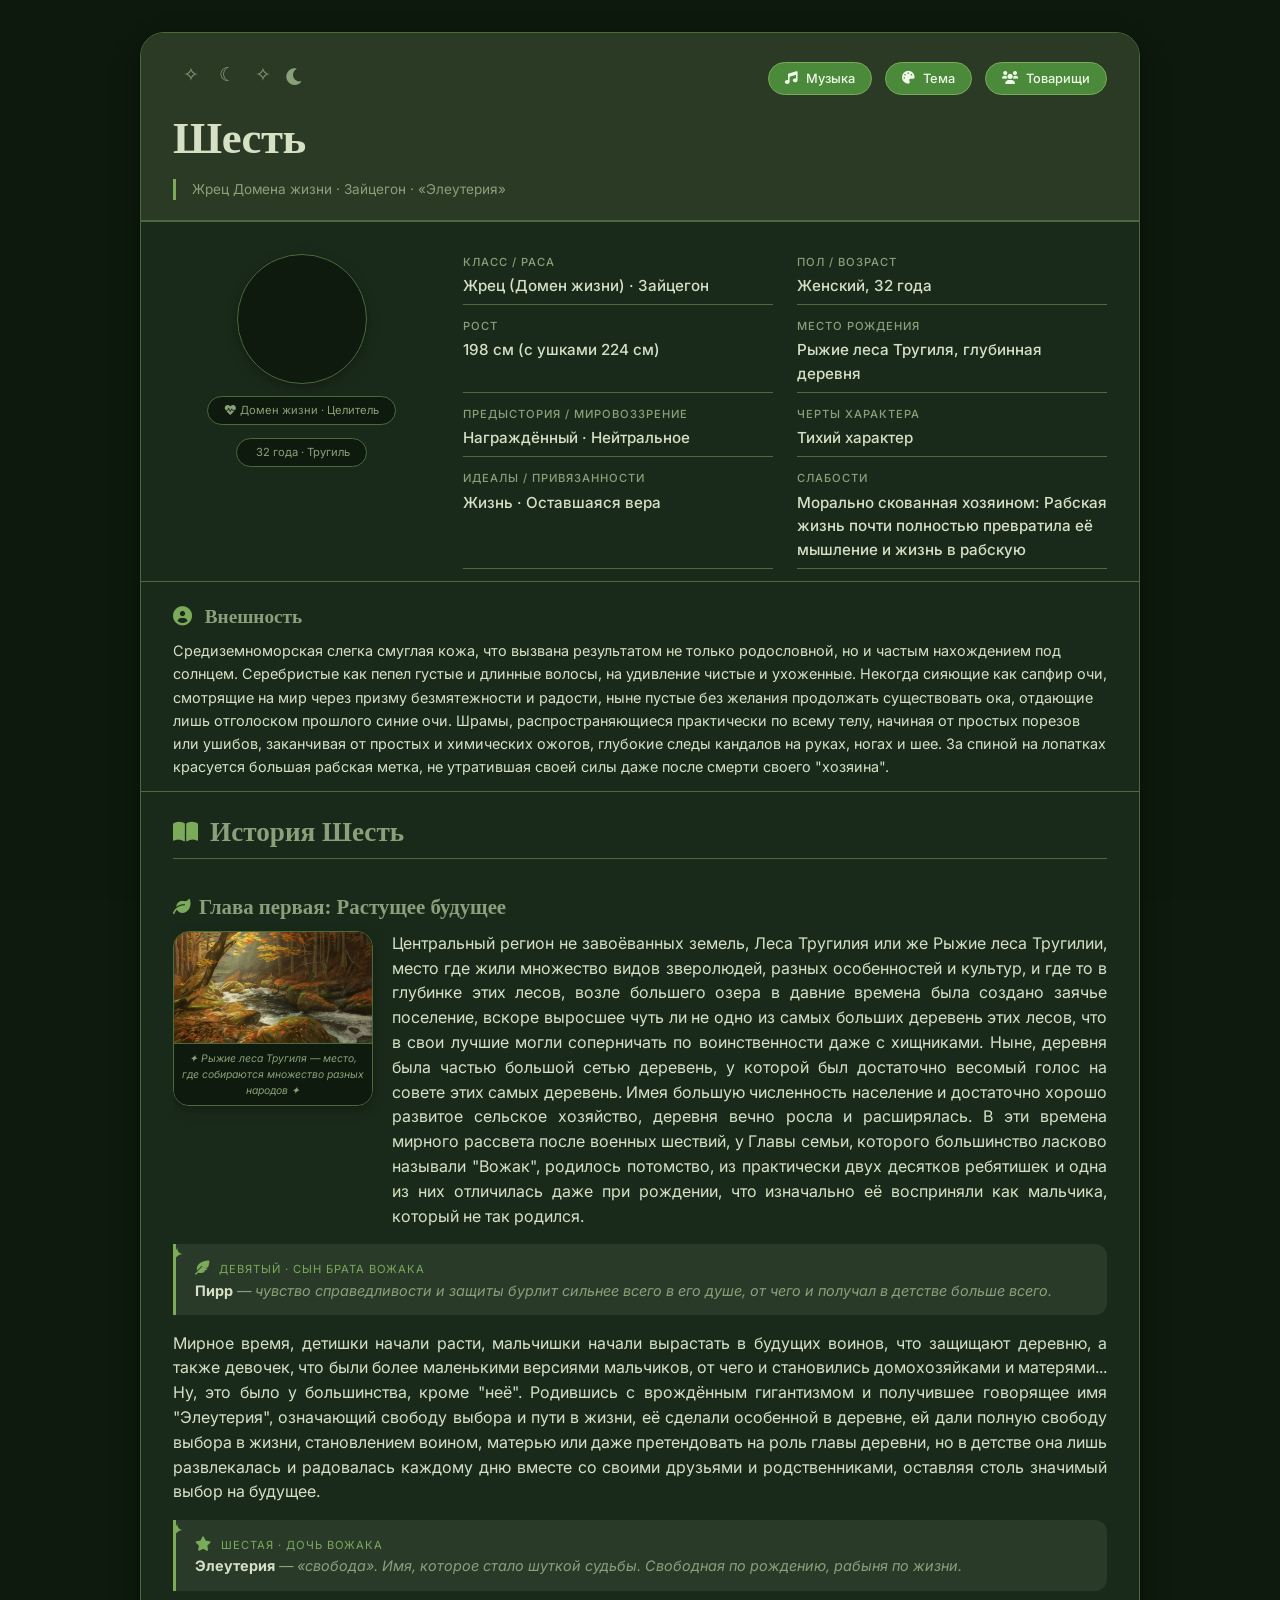
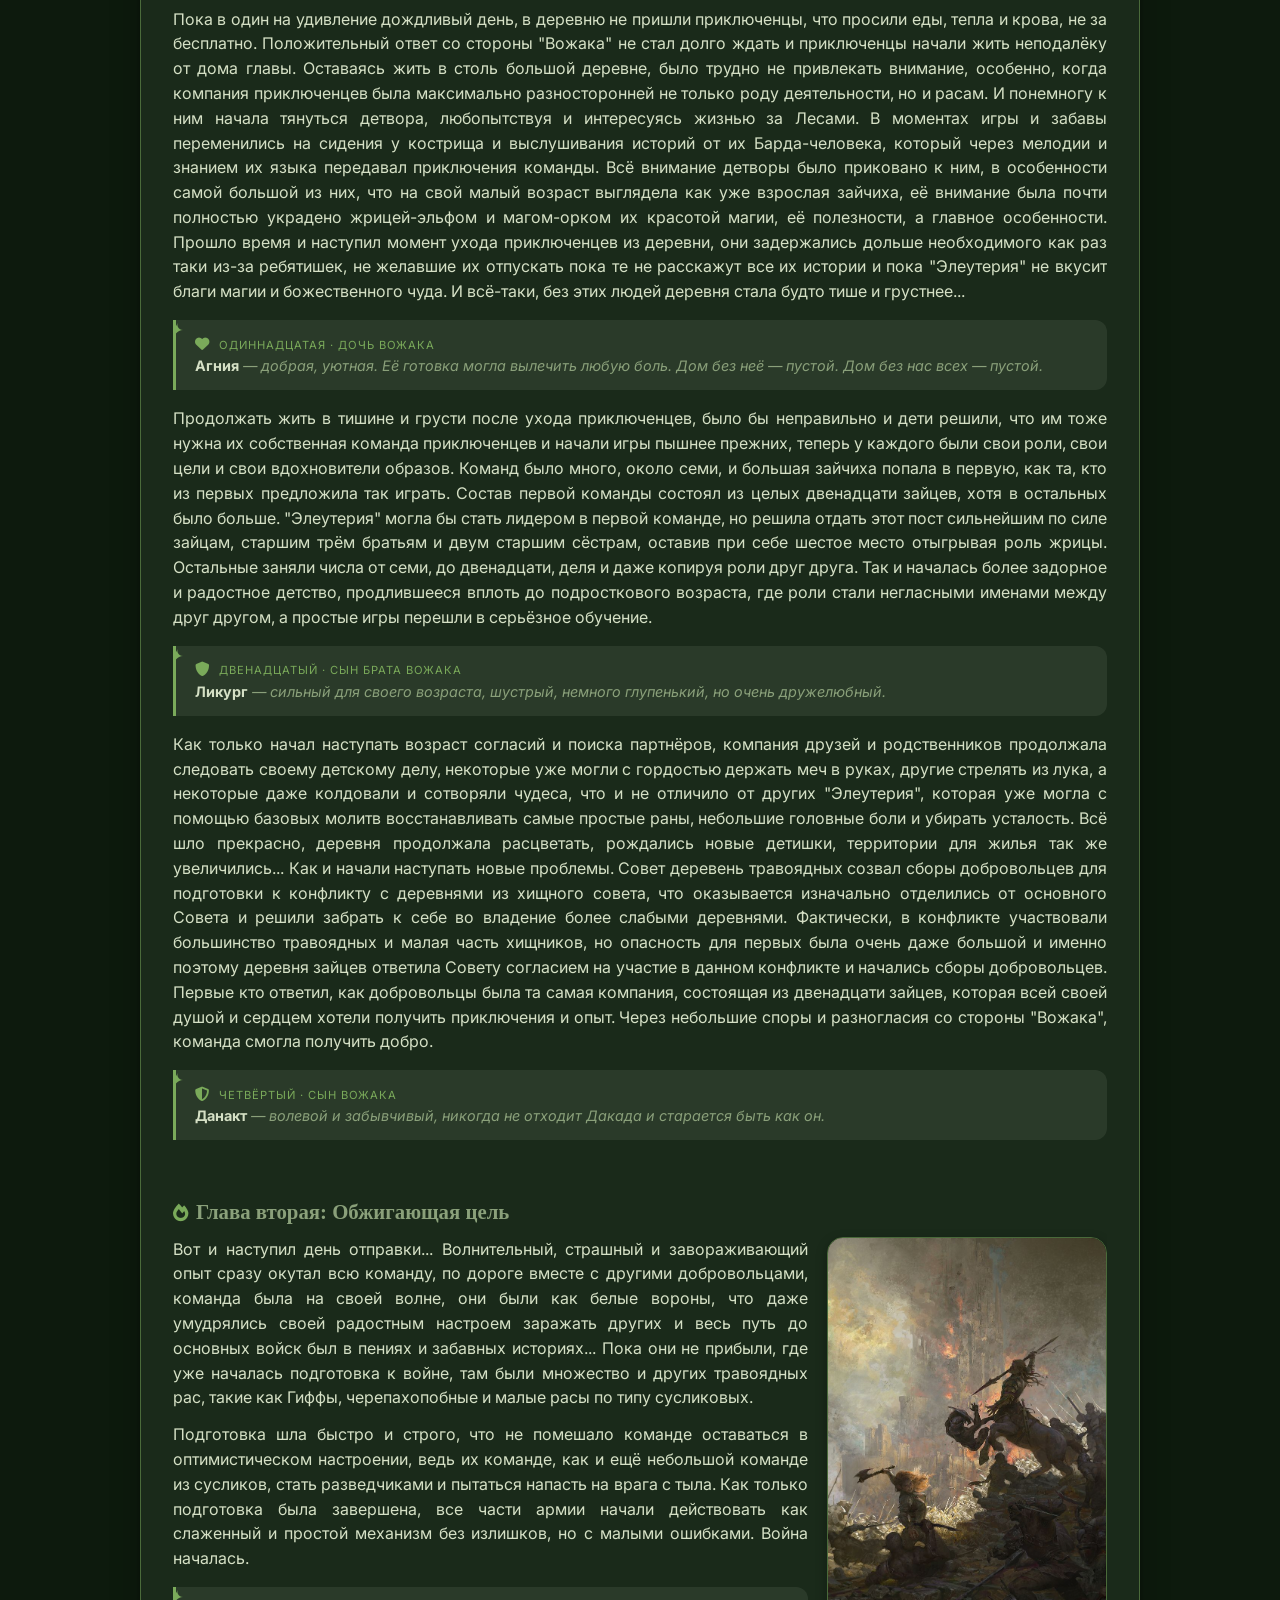
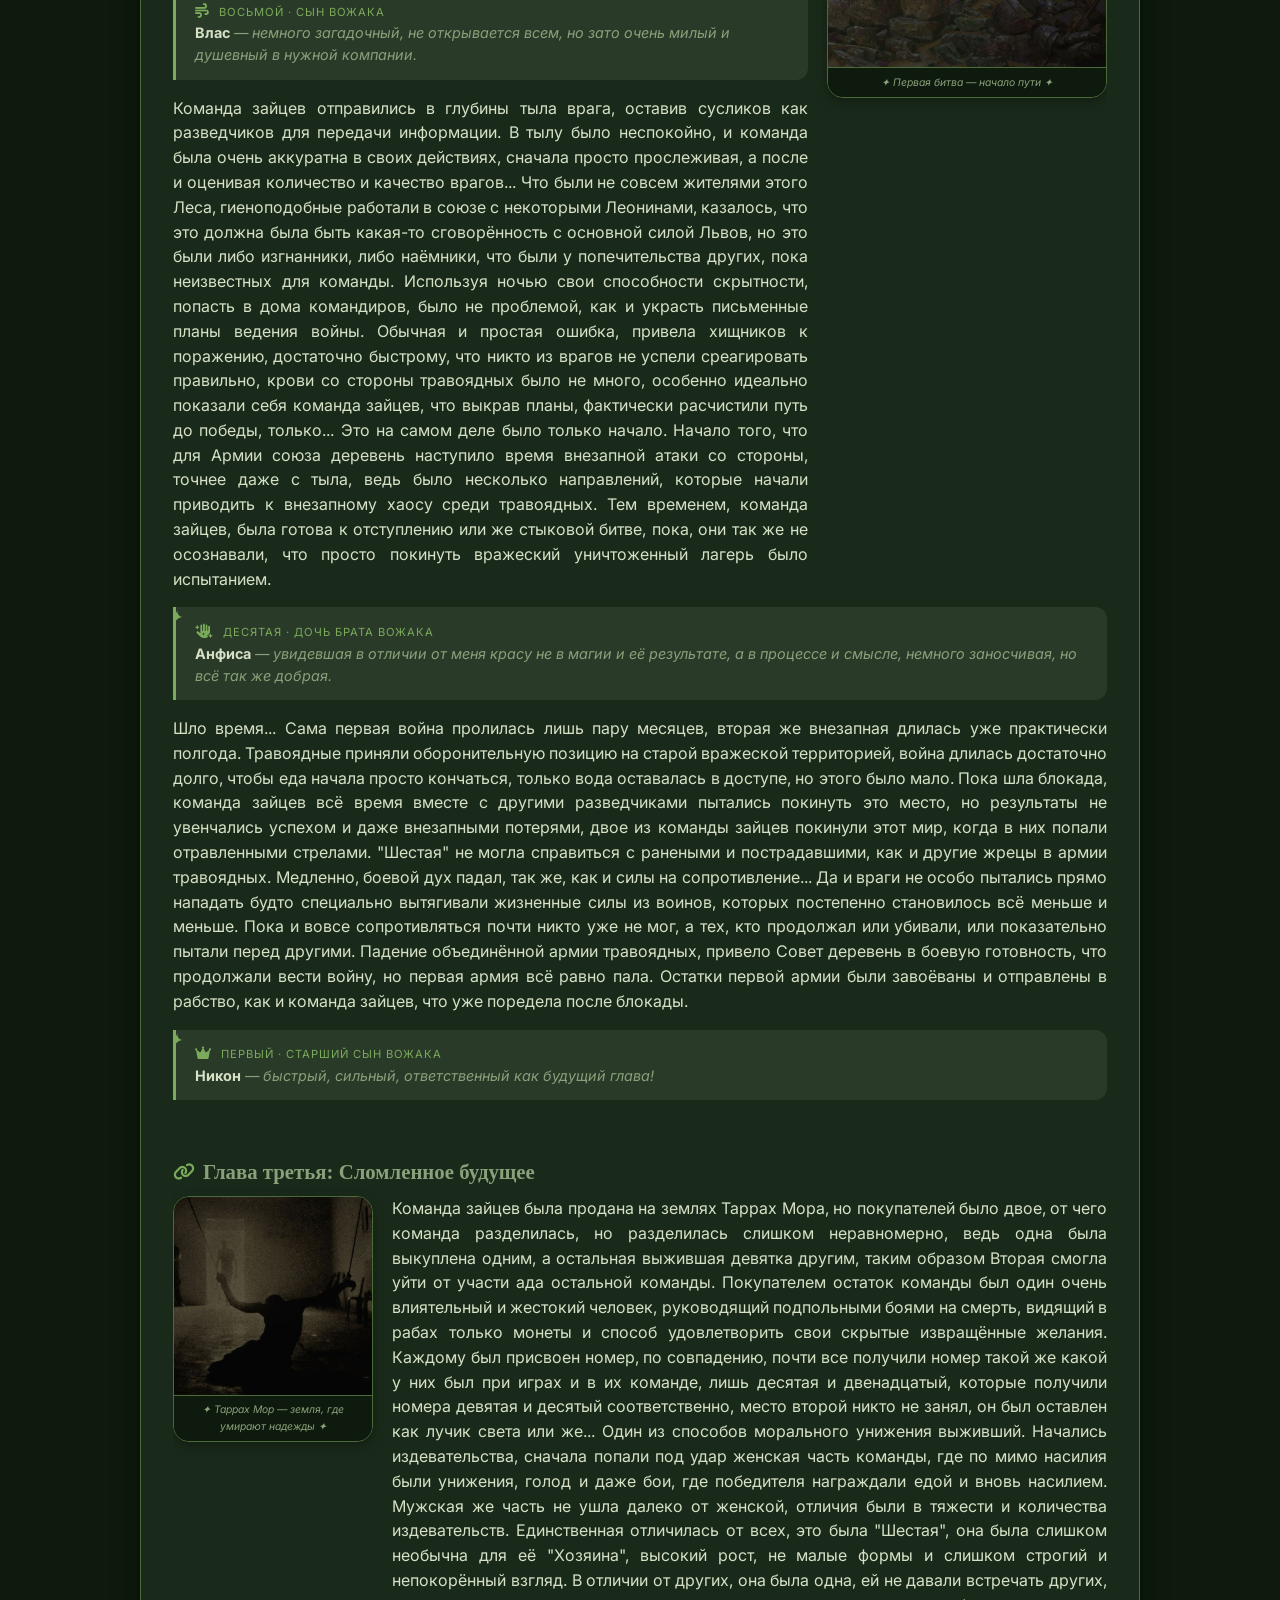
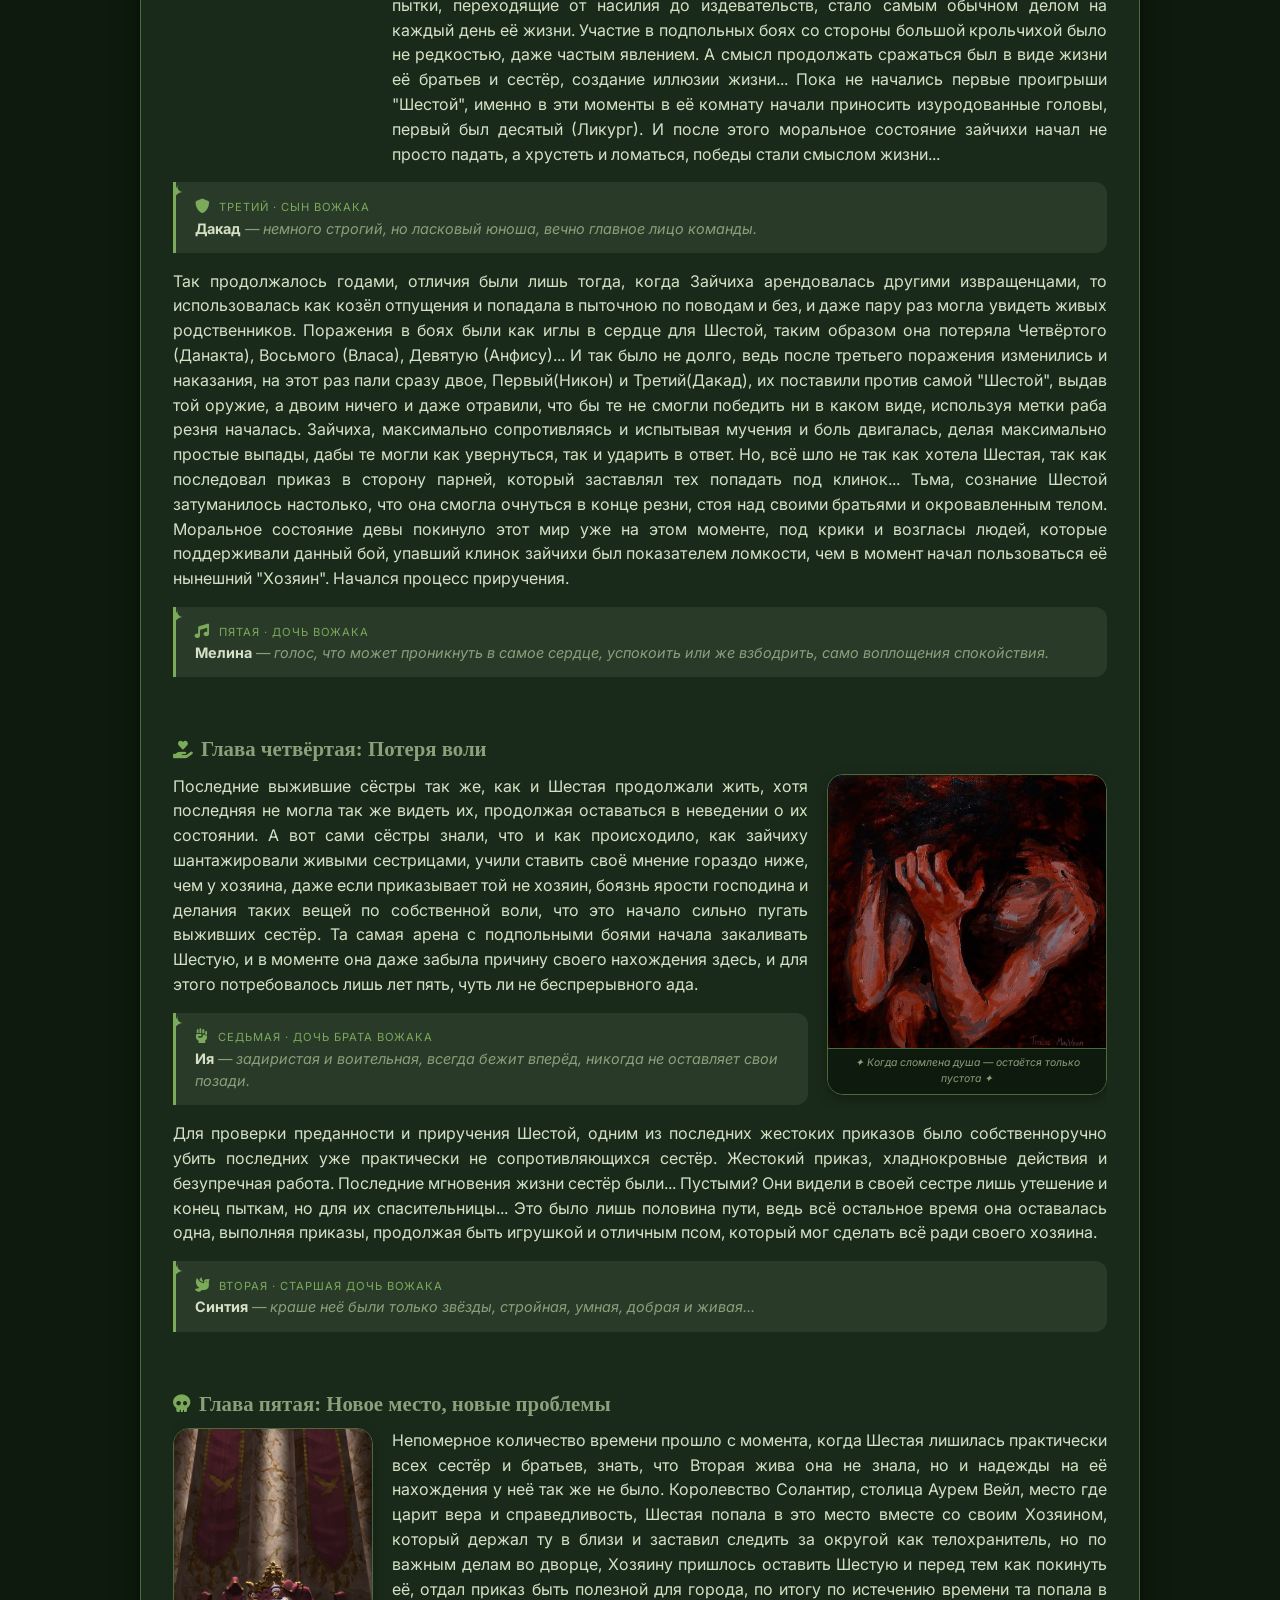
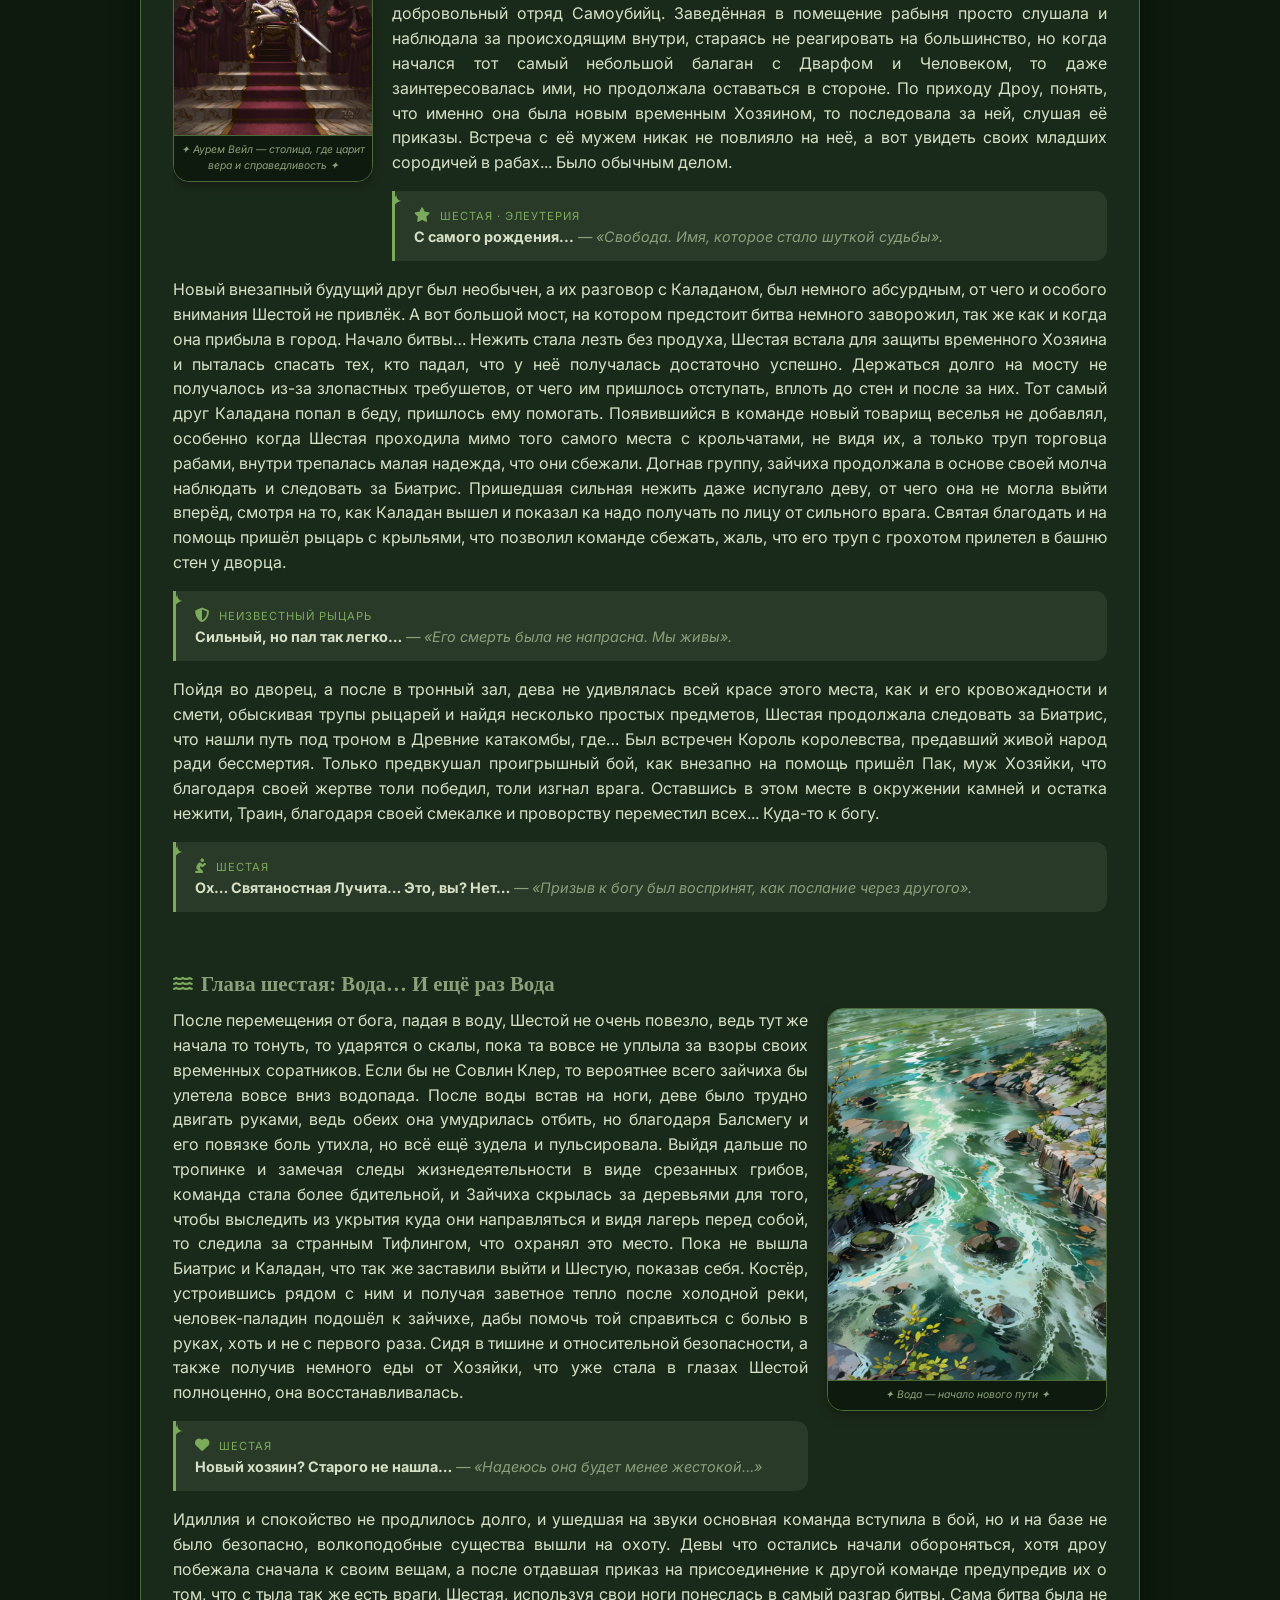
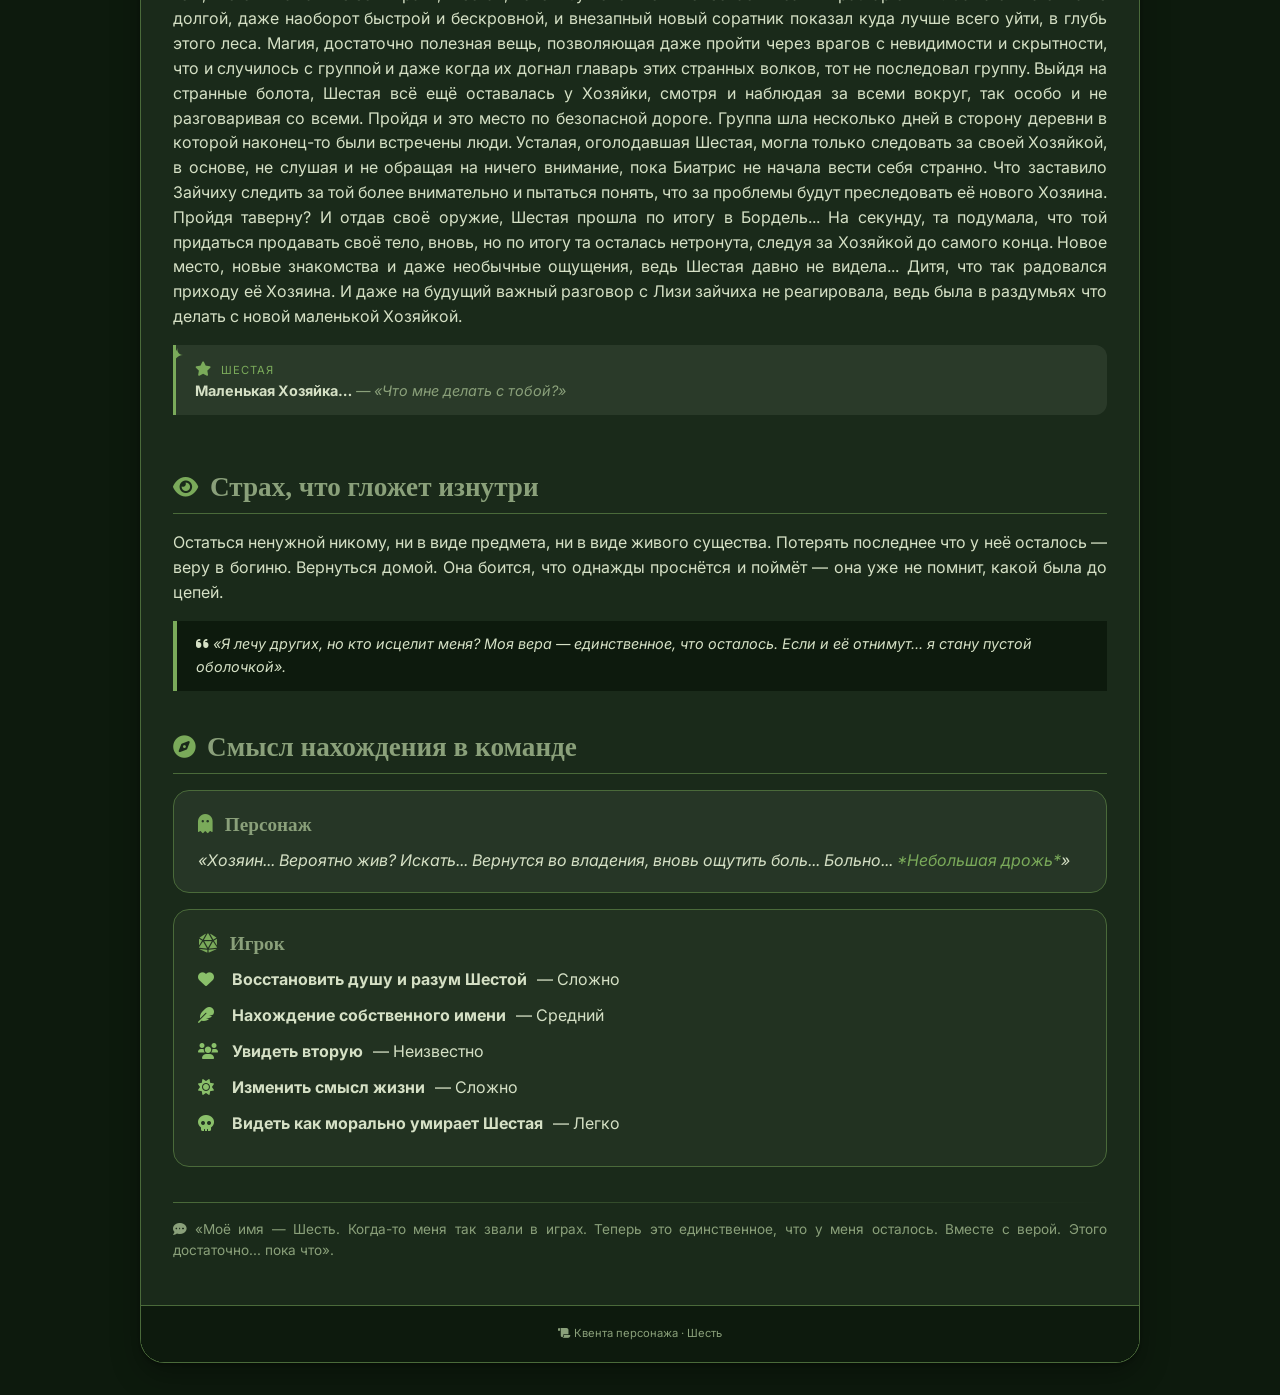
==== commit 6ed6af40: "Update index.html" ====
--- a/index.html
+++ b/index.html
@@ -106,7 +106,6 @@
                     </div>
                     <div class="section-text" data-aos="fade-up" data-aos-delay="100" data-aos-duration="600">Центральный регион не завоёванных земель, Леса Тругилия или же Рыжие леса Тругилии, место где жили множество видов зверолюдей, разных особенностей и культур, и где то в глубинке этих лесов, возле большего озера в давние времена была создано заячье поселение, вскоре выросшее чуть ли не одно из самых больших деревень этих лесов, что в свои лучшие могли соперничать по воинственности даже с хищниками. Ныне, деревня была частью большой сетью деревень, у которой был достаточно весомый голос на совете этих самых деревень. Имея большую численность население и достаточно хорошо развитое сельское хозяйство, деревня вечно росла и расширялась. В эти времена мирного рассвета после военных шествий, у Главы семьи, которого большинство ласково называли "Вожак", родилось потомство, из практически двух десятков ребятишек и одна из них отличилась даже при рождении, что изначально её восприняли как мальчика, который не так родился.</div>
                     
-                    <!-- ПИРР -->
                     <div class="memory-whisper" data-aos="fade-right" data-aos-delay="250">
                         <i class="fas fa-feather-alt"></i>
                         <span class="whisper-relation">Девятый · Сын брата Вожака</span><br>
@@ -123,7 +122,6 @@
                     
                     <div class="section-text" data-aos="fade-up" data-aos-delay="300" data-aos-duration="600">Пока в один на удивление дождливый день, в деревню не пришли приключенцы, что просили еды, тепла и крова, не за бесплатно. Положительный ответ со стороны "Вожака" не стал долго ждать и приключенцы начали жить неподалёку от дома главы. Оставаясь жить в столь большой деревне, было трудно не привлекать внимание, особенно, когда компания приключенцев была максимально разносторонней не только роду деятельности, но и расам. И понемногу к ним начала тянуться детвора, любопытствуя и интересуясь жизнью за Лесами. В моментах игры и забавы переменились на сидения у кострища и выслушивания историй от их Барда-человека, который через мелодии и знанием их языка передавал приключения команды. Всё внимание детворы было приковано к ним, в особенности самой большой из них, что на свой малый возраст выглядела как уже взрослая зайчиха, её внимание была почти полностью украдено жрицей-эльфом и магом-орком их красотой магии, её полезности, а главное особенности. Прошло время и наступил момент ухода приключенцев из деревни, они задержались дольше необходимого как раз таки из-за ребятишек, не желавшие их отпускать пока те не расскажут все их истории и пока "Элеутерия" не вкусит благи магии и божественного чуда. И всё-таки, без этих людей деревня стала будто тише и грустнее...</div>
                     
-                    <!-- АГНИЯ -->
                     <div class="memory-whisper" data-aos="fade-right" data-aos-delay="420">
                         <i class="fas fa-heart"></i>
                         <span class="whisper-relation">Одиннадцатая · Дочь Вожака</span><br>
@@ -281,17 +279,21 @@
                 <div class="quote-mini" data-aos="fade-up" data-aos-delay="150" data-aos-duration="600"><i class="fas fa-quote-left"></i> «Я лечу других, но кто исцелит меня? Моя вера — единственное, что осталось. Если и её отнимут... я стану пустой оболочкой».</div>
             </div>
             
-            <!-- ===== СМЫСЛ ===== -->
+            <!-- ===== СМЫСЛ НАХОЖДЕНИЯ В КОМАНДЕ ===== -->
             <div class="section" data-aos="fade-up" data-aos-duration="600">
                 <div class="section-title"><i class="fas fa-compass"></i> Смысл нахождения в команде</div>
+                
+                <!-- Персонаж (ОБНОВЛЕНО) -->
                 <div class="meaning-block" style="background: rgba(234, 245, 224, 0.06); border-radius: 16px; padding: 1.2rem 1.5rem; border: 1px solid var(--border); margin-bottom: 1rem;">
                     <div style="font-family: 'Cormorant Garamont', serif; font-size: 1.2rem; font-weight: 600; color: var(--text-muted); margin-bottom: 0.5rem;">
                         <i class="fas fa-ghost" style="color: var(--accent); margin-right: 8px;"></i> Персонаж
                     </div>
-                    <div class="section-text" style="margin-bottom: 0;">
-                        Некуда идти, есть Хозяин(Хозяйка). Хозяин не бьёт, не мучает... Пока что.
-                    </div>
-                </div>
+                    <div class="section-text" style="margin-bottom: 0; font-style: italic;">
+                        «Хозяин... Вероятно жив? Искать... Вернутся во владения, вновь ощутить боль... Больно... <span style="color: var(--accent);">*Небольшая дрожь*</span>»
+                    </div>
+                </div>
+                
+                <!-- Игрок -->
                 <div class="meaning-block" style="background: rgba(234, 245, 224, 0.04); border-radius: 16px; padding: 1.2rem 1.5rem; border: 1px solid var(--border);">
                     <div style="font-family: 'Cormorant Garamont', serif; font-size: 1.2rem; font-weight: 600; color: var(--text-muted); margin-bottom: 0.5rem;">
                         <i class="fas fa-dice-d20" style="color: var(--accent); margin-right: 8px;"></i> Игрок
@@ -321,22 +323,25 @@
             <button class="modal-close" id="closeModalBtn">&times;</button>
         </div>
         <div class="comrade-list">
+            <!-- ===== СТАРЫЕ (ОБНОВЛЁННЫЕ) ===== -->
             <div class="comrade-card" data-aos="fade-up" data-aos-delay="100">
                 <div class="comrade-icon"><i class="fas fa-user"></i></div>
                 <div class="comrade-info">
                     <div class="comrade-name">Каладан</div>
                     <div class="comrade-class">Человек · Паладин</div>
-                    <div class="comrade-thought"><i class="fas fa-quote-left"></i> «Человек-пьяница. Паладин.»</div>
-                </div>
-            </div>
+                    <div class="comrade-thought"><i class="fas fa-quote-left"></i> «Пьяница...Гос...Кхм... Каладан. Ка-ла-дан... Госпо...Угх...»</div>
+                </div>
+            </div>
+            
             <div class="comrade-card" data-aos="fade-up" data-aos-delay="150">
                 <div class="comrade-icon"><i class="fas fa-hammer"></i></div>
                 <div class="comrade-info">
                     <div class="comrade-name">Траин</div>
                     <div class="comrade-class">Дварф</div>
-                    <div class="comrade-thought"><i class="fas fa-quote-left"></i> «Карлик-пьяница. Бородатый воин? Варвар? Любит лежать на земле...»</div>
-                </div>
-            </div>
+                    <div class="comrade-thought"><i class="fas fa-quote-left"></i> «...........Перевёртыш? Тело другое...Запах тот же....»</div>
+                </div>
+            </div>
+            
             <div class="comrade-card" data-aos="fade-up" data-aos-delay="200">
                 <div class="comrade-icon"><i class="fas fa-feather-alt"></i></div>
                 <div class="comrade-info">
@@ -345,14 +350,16 @@
                     <div class="comrade-thought"><i class="fas fa-quote-left"></i> «Пушистые перья... Хищник... Почти попала мне по уху...»</div>
                 </div>
             </div>
+            
             <div class="comrade-card" data-aos="fade-up" data-aos-delay="250">
                 <div class="comrade-icon"><i class="fas fa-moon"></i></div>
                 <div class="comrade-info">
                     <div class="comrade-name">Биатрис</div>
                     <div class="comrade-class">Дроу · Колдун</div>
-                    <div class="comrade-thought"><i class="fas fa-quote-left"></i> «Хозяйка... Новая Хозяйка...»</div>
-                </div>
-            </div>
+                    <div class="comrade-thought"><i class="fas fa-quote-left"></i> «Хоз... Хозяин жив.... Тогда...Кто? Госпожа...Да, пока Госпожа.»</div>
+                </div>
+            </div>
+            
             <div class="comrade-card" data-aos="fade-up" data-aos-delay="300">
                 <div class="comrade-icon"><i class="fas fa-fist-raised"></i></div>
                 <div class="comrade-info">
@@ -361,31 +368,109 @@
                     <div class="comrade-thought"><i class="fas fa-quote-left"></i> «Большой, он больше меня... Варвар? Варвар...»</div>
                 </div>
             </div>
+            
             <div class="comrade-card" data-aos="fade-up" data-aos-delay="350">
                 <div class="comrade-icon"><i class="fas fa-leaf"></i></div>
                 <div class="comrade-info">
                     <div class="comrade-name">Вейл</div>
                     <div class="comrade-class">Тифлинг · Друид</div>
-                    <div class="comrade-thought"><i class="fas fa-quote-left"></i> «Странный... Ходит вокруг Паладина. Слишком странная походка. Знакомый доспех.»</div>
-                </div>
-            </div>
+                    <div class="comrade-thought"><i class="fas fa-quote-left"></i> «Пьяница... Друг, товарищ? Госп...Ка-ла-дана... Друг Каладана. Друг... Угх...»</div>
+                </div>
+            </div>
+            
             <div class="comrade-card" data-aos="fade-up" data-aos-delay="400">
                 <div class="comrade-icon"><i class="fas fa-paw"></i></div>
                 <div class="comrade-info">
-                    <div class="comrade-name">?</div>
+                    <div class="comrade-name">Ярон</div>
                     <div class="comrade-class">Апоссум-зверолюд</div>
-                    <div class="comrade-thought"><i class="fas fa-quote-left"></i> «Странный, жизнерадостный, любопытно.»</div>
-                </div>
-            </div>
+                    <div class="comrade-thought"><i class="fas fa-quote-left"></i> «Лучник, странный и замкнутый. Жизнерадостный.»</div>
+                </div>
+            </div>
+            
             <div class="comrade-card" data-aos="fade-up" data-aos-delay="450">
                 <div class="comrade-icon"><i class="fas fa-skull"></i></div>
                 <div class="comrade-info">
                     <div class="comrade-name">Пак</div>
                     <div class="comrade-class">Дампир</div>
-                    <div class="comrade-thought"><i class="fas fa-quote-left"></i> «Странный... Муж Хозяйки... Хозяин? Пропал...»</div>
-                </div>
-            </div>
+                    <div class="comrade-thought"><i class="fas fa-quote-left"></i> «....................»</div>
+                </div>
+            </div>
+            
+            <!-- ===== НОВЫЕ ===== -->
             <div class="comrade-card" data-aos="fade-up" data-aos-delay="500">
+                <div class="comrade-icon"><i class="fas fa-book"></i></div>
+                <div class="comrade-info">
+                    <div class="comrade-name">Клирик</div>
+                    <div class="comrade-class">Путешественник</div>
+                    <div class="comrade-thought"><i class="fas fa-quote-left"></i> «Кто он? Путешественник? Сказочник? Или...Тот кто видел что нельзя....»</div>
+                </div>
+            </div>
+            
+            <div class="comrade-card" data-aos="fade-up" data-aos-delay="550">
+                <div class="comrade-icon"><i class="fas fa-fire"></i></div>
+                <div class="comrade-info">
+                    <div class="comrade-name">Калида</div>
+                    <div class="comrade-class">Элементаль</div>
+                    <div class="comrade-thought"><i class="fas fa-quote-left"></i> «Элементаль, добрый... Она тут живёт или заточена?»</div>
+                </div>
+            </div>
+            
+            <div class="comrade-card" data-aos="fade-up" data-aos-delay="600">
+                <div class="comrade-icon"><i class="fas fa-shield-alt"></i></div>
+                <div class="comrade-info">
+                    <div class="comrade-name">Дарла</div>
+                    <div class="comrade-class">Паладин</div>
+                    <div class="comrade-thought"><i class="fas fa-quote-left"></i> «Высокая, большая... Но всё ещё меньше. Паладин и...Супруг? Густву?»</div>
+                </div>
+            </div>
+            
+            <div class="comrade-card" data-aos="fade-up" data-aos-delay="650">
+                <div class="comrade-icon"><i class="fas fa-hands-praying"></i></div>
+                <div class="comrade-info">
+                    <div class="comrade-name">Густав</div>
+                    <div class="comrade-class">Жрец</div>
+                    <div class="comrade-thought"><i class="fas fa-quote-left"></i> «Жрец...Может научит пользоваться магией?»</div>
+                </div>
+            </div>
+            
+            <div class="comrade-card" data-aos="fade-up" data-aos-delay="700">
+                <div class="comrade-icon"><i class="fas fa-cat"></i></div>
+                <div class="comrade-info">
+                    <div class="comrade-name">Львёнок Лу</div>
+                    <div class="comrade-class">Львёнок</div>
+                    <div class="comrade-thought"><i class="fas fa-quote-left"></i> «Лев поменьше...»</div>
+                </div>
+            </div>
+            
+            <div class="comrade-card" data-aos="fade-up" data-aos-delay="750">
+                <div class="comrade-icon"><i class="fas fa-cat"></i></div>
+                <div class="comrade-info">
+                    <div class="comrade-name">Львица Крис</div>
+                    <div class="comrade-class">Львица</div>
+                    <div class="comrade-thought"><i class="fas fa-quote-left"></i> «Лев побольше...»</div>
+                </div>
+            </div>
+            
+            <div class="comrade-card" data-aos="fade-up" data-aos-delay="800">
+                <div class="comrade-icon"><i class="fas fa-chain"></i></div>
+                <div class="comrade-info">
+                    <div class="comrade-name">———</div>
+                    <div class="comrade-class">Хозяин</div>
+                    <div class="comrade-thought"><i class="fas fa-quote-left"></i> «Он... Жив... Метка не пропала, значит он жив...»</div>
+                </div>
+            </div>
+            
+            <div class="comrade-card" data-aos="fade-up" data-aos-delay="850">
+                <div class="comrade-icon"><i class="fas fa-sun"></i></div>
+                <div class="comrade-info">
+                    <div class="comrade-name">Светоносная Лучита</div>
+                    <div class="comrade-class">Божество</div>
+                    <div class="comrade-thought"><i class="fas fa-quote-left"></i> «Бог, за кем я иду?...Бог, чей свет всё ещё трепет во мне? Бог....Я, это ещё я?»</div>
+                </div>
+            </div>
+            
+            <!-- ===== СТАРЫЙ (КАЛИСТО) ===== -->
+            <div class="comrade-card" data-aos="fade-up" data-aos-delay="900">
                 <div class="comrade-icon"><i class="fas fa-child"></i></div>
                 <div class="comrade-info">
                     <div class="comrade-name">Калисто</div>
@@ -393,7 +478,8 @@
                     <div class="comrade-thought"><i class="fas fa-quote-left"></i> «Маленькая, юркая, дочь... Хозяйки? Малая хозяйка.»</div>
                 </div>
             </div>
-            <div class="comrade-card" data-aos="fade-up" data-aos-delay="550">
+            
+            <div class="comrade-card" data-aos="fade-up" data-aos-delay="950">
                 <div class="comrade-icon"><i class="fas fa-hand-holding-heart"></i></div>
                 <div class="comrade-info">
                     <div class="comrade-name">Лили</div>
--- a/style.css
+++ b/style.css
@@ -234,7 +234,7 @@
     justify-content: flex-end;
 }
 
-.comrades-btn, .theme-btn {
+.comrades-btn, .theme-btn, .music-btn {
     background: var(--accent-dark);
     border: 1px solid var(--accent);
     color: #f0f8ea;
@@ -251,10 +251,19 @@
     z-index: 10;
 }
 
-.comrades-btn:hover, .theme-btn:hover {
+.comrades-btn:hover, .theme-btn:hover, .music-btn:hover {
     background: var(--accent);
     color: #1f3a1a;
     transform: scale(1.02);
+}
+
+.music-btn.playing i {
+    animation: spin 2s linear infinite;
+}
+
+@keyframes spin {
+    0% { transform: rotate(0deg); }
+    100% { transform: rotate(360deg); }
 }
 
 /* ===== МОДАЛКИ ===== */
